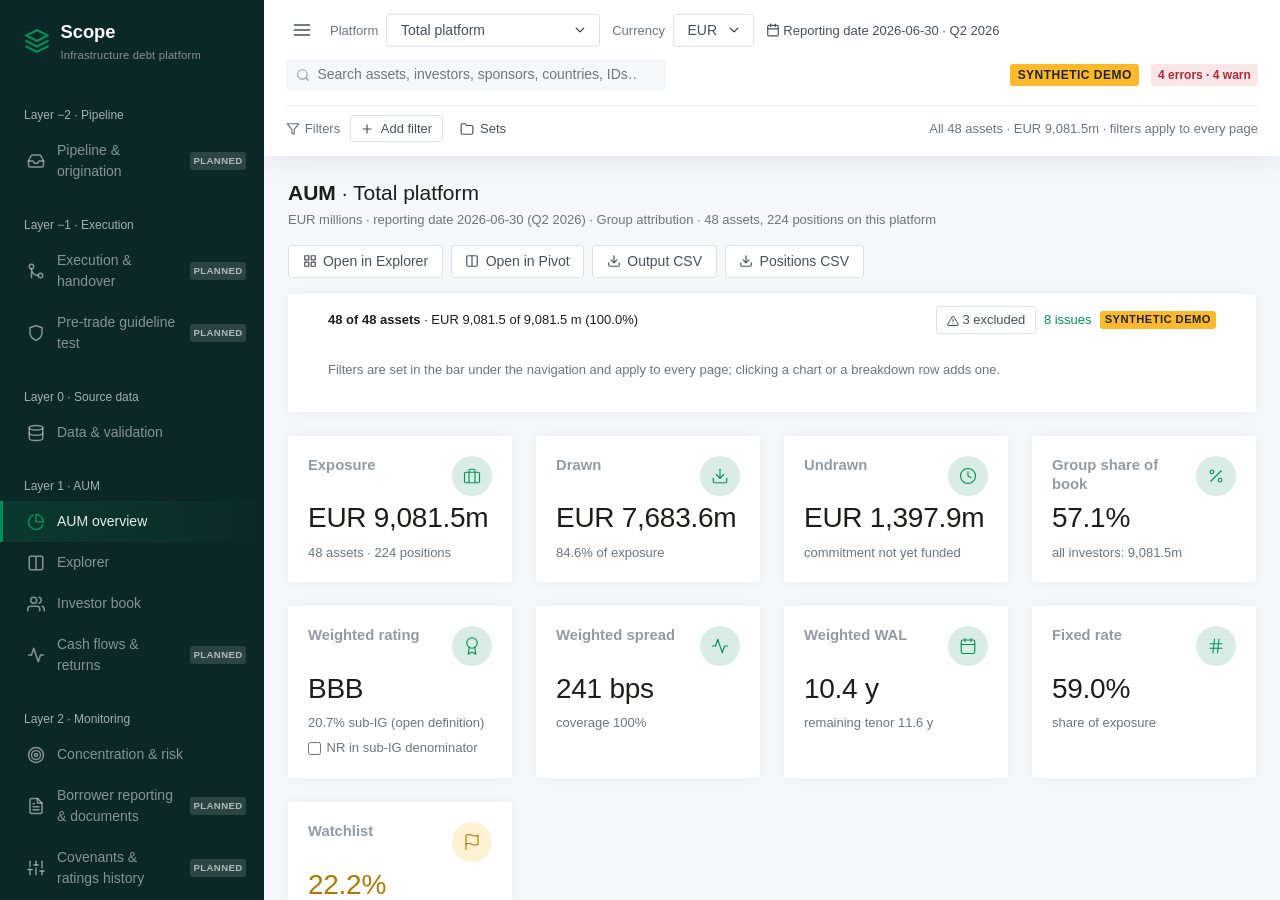
==== index.html @ d506c6d7 "Scope: infrastructure-debt portfolio platform Browser-based AUM and portfolio tool for an infrastruc" ====
<!doctype html>
<!-- Scope: infrastructure-debt portfolio platform. Open this file in a browser, or run start.bat / start.command / start.sh.
     Scripts are plain classic scripts loaded in dependency order: core → engines → demo data → pages → app shell. -->
<html lang="en">
<head>
<meta charset="utf-8">
<meta name="viewport" content="width=device-width, initial-scale=1">
<title>Scope · Infra debt platform</title>
<meta name="description" content="Scope — infrastructure-debt portfolio management platform. AUM view (Layer 1) with the six-layer navigation.">
<link rel="icon" href="data:image/svg+xml,%3Csvg xmlns='http://www.w3.org/2000/svg' viewBox='0 0 32 32'%3E%3Crect width='32' height='32' rx='4' fill='%2300915a'/%3E%3Ctext x='16' y='22' font-family='Inter,Arial' font-size='18' font-weight='700' fill='white' text-anchor='middle'%3ES%3C/text%3E%3C/svg%3E">
<link rel="stylesheet" href="css/fonts.css">
<link rel="stylesheet" href="css/scope.css">
<link rel="stylesheet" href="css/grid.css">
<link rel="stylesheet" href="css/explorer.css">
<link rel="stylesheet" href="css/concentration.css">
<link rel="stylesheet" href="css/investor.css">
<link rel="stylesheet" href="css/filters.css">
</head>
<body>
<div class="app" id="app">
  <nav class="sidebar" id="sidebar" aria-label="Navigation"><div class="sidebar-content" id="sidebar-content"></div></nav>
  <div class="main">
    <header class="navbar" id="topbar"></header>
    <main class="content" id="content"></main>
  </div>
</div>
<noscript>Scope needs JavaScript enabled.</noscript>

<!-- core (classic scripts so the app works from file://) -->
<script src="js/core/util.js"></script>
<script src="js/core/csv.js"></script>
<script src="js/core/store.js"></script>
<script src="js/core/registry.js"></script>
<script src="js/core/icons.js"></script>
<script src="js/core/charts.js"></script>
<script src="data/world-map.js"></script>
<script src="js/core/charts-extra.js"></script>
<script src="js/core/ui.js"></script>
<script src="js/core/grid.js"></script>
<!-- engines: aum (positions, assets, Output rows) → dataset (flat records + field registry) → pivot (cross-tab) -->
<script src="js/engine/aum.js"></script>
<script src="js/engine/dataset.js"></script>
<script src="js/engine/pivot.js"></script>
<script src="js/engine/lookthrough.js"></script>
<script src="js/core/filters.js"></script>
<!-- embedded synthetic demo dataset (used when CSVs cannot be fetched, e.g. file://) -->
<script src="data/demo.js"></script>
<!-- modules: one file per business function; register themselves with Scope.registerModule -->
<script src="js/modules/layer1-aum.js"></script>
<script src="js/modules/layer1-explorer.js"></script>
<script src="js/modules/layer1-asset.js"></script>
<script src="js/modules/layer1-investors.js"></script>
<script src="js/modules/layer1-investor.js"></script>
<script src="js/modules/layer0-data.js"></script>
<script src="js/modules/layer2-esg.js"></script>
<script src="js/modules/layer2-concentration.js"></script>
<script src="js/modules/planned.js"></script>
<!-- app shell -->
<script src="js/app.js"></script>
</body>
</html>
---- css/fonts.css ----
/* Corporate web font placeholder.
   The production typeface is proprietary and is not distributed in this repository. The interface falls back to
   Helvetica Neue / Arial / the system sans-serif. To use a licensed font, paste its @font-face rules here and keep
   its family name first in --font in css/scope.css. See THIRD_PARTY_NOTICES.md. */
---- css/scope.css ----
/* Scope — AdminKit-style admin UI (Bootstrap 5 conventions) with BNP Paribas Asset Management colours.
   Brand tokens taken from bnpparibas-am.com theme presets: BNP green #00915A, campaign green #008252,
   dark green #0C2728, blue-dianne #12494B, silver-tree #66B498, pale tint #D9ECE5, bnpp-black #1D1D1B.

   Base stylesheet for the whole app, loaded by index.html after css/fonts.css and before css/grid.css and
   css/explorer.css (which build on the tokens below). Covers design tokens, page layout (sidebar, navbar,
   content), controls, badges, KPI cards, sections, the Scope.ui.table, Scope.charts output, modals and
   toasts, the planned-module page, and responsive / print rules. Class names follow js/core/ui.js. */

/* ---------- design tokens ---------- */
:root {
  /* brand */
  --bnpp-green: #00915a; --bnpp-green-dark: #008252; --bnpp-green-darker: #006a45; --bnpp-dark: #0c2728; --bnpp-dianne: #12494b;
  --bnpp-silver-tree: #66b498; --bnpp-tint: #d9ece5; --bnpp-mint: #e8fcf2; --bnpp-black: #1d1d1b; --bnpp-grey: #61696e;
  /* bootstrap-style semantic */
  --primary: var(--bnpp-green); --primary-hover: var(--bnpp-green-dark); --primary-rgb: 0,145,90; --primary-tint: var(--bnpp-tint);
  --secondary: #6c757d; --success: #1cbb8c; --info: #17a2b8; --warning: #fcb92c; --danger: #dc3545; --dark: #212529; --light: #f5f7fb;
  --body-bg: #f5f7fb; --body-color: #495057; --heading-color: var(--bnpp-black); --muted: #6c757d; --muted-2: #939ba2;
  --border-color: #dee2e6; --border-light: #e9ecef; --card-bg: #ffffff; --card-shadow: 0 0 0.875rem 0 rgba(33,37,41,.05);
  --sidebar-bg: var(--bnpp-dark); --sidebar-color: rgba(233,236,239,.55); --sidebar-hover: rgba(233,236,239,.8); --sidebar-active: #e9ecef; --sidebar-header: #a3b0b3; --sidebar-width: 264px;
  --radius: 0.25rem; --radius-sm: 0.2rem;
  --font: "BNPP Sans", "Helvetica Neue", Arial, -apple-system, BlinkMacSystemFont, "Segoe UI", Roboto, sans-serif;
  /* charts: slot 1 = BNP green; validated for colour-vision separation on white */
  --series-1: #00915a; --series-2: #2c6fb0; --series-3: #d98b00; --series-4: #c8433a; --series-5: #8460b8; --series-6: #2e9fb5; --series-7: #9a9b2a; --series-8: #b0568f;
  --grid: #e9ecef; --axis: #dee2e6;
  /* provenance tints */
  --imported-bg: #e3ecf6; --imported-ink: #1f4e82; --manual-bg: #fff3d6; --manual-ink: #7a4f00; --calc-bg: #e9ecef; --calc-ink: #495057;
}

/* ---------- base elements and utility classes ---------- */
* { box-sizing: border-box; }
html, body { margin: 0; padding: 0; }
body { font-family: var(--font); font-size: 0.875rem; font-weight: 400; line-height: 1.5; color: var(--body-color); background: var(--body-bg); -webkit-font-smoothing: antialiased; }
a { color: var(--primary); text-decoration: none; } a:hover { color: var(--primary-hover); text-decoration: underline; }
h1, h2, h3, h4, h5, h6 { margin: 0 0 .5rem; font-weight: 500; line-height: 1.2; color: var(--heading-color); }
h1, .h3 { font-size: 1.3125rem; } h2 { font-size: 1.09375rem; } h3 { font-size: 0.925rem; }
p { margin: 0 0 1rem; }
code, .mono { font-family: SFMono-Regular, Menlo, Monaco, Consolas, "Liberation Mono", "Courier New", monospace; font-size: 0.8125rem; color: var(--bnpp-dianne); }
.muted, .text-muted { color: var(--muted) !important; } .ink2 { color: var(--body-color); } .small { font-size: 0.8125rem; } .num, .tabular { font-variant-numeric: tabular-nums; }
.hidden { display: none !important; }
.feather { vertical-align: -0.2em; }

/* ---------- layout (AdminKit wrapper / sidebar / main) ---------- */
.app { display: flex; width: 100%; align-items: stretch; height: 100vh; }
.sidebar { min-width: var(--sidebar-width); max-width: var(--sidebar-width); background: var(--sidebar-bg); transition: margin-left .35s ease-in-out; direction: ltr; }
.sidebar-content { position: sticky; top: 0; height: 100vh; overflow-y: auto; display: flex; flex-direction: column; background: var(--sidebar-bg); }
.sidebar-brand { color: #f8f9fa; display: flex; align-items: center; gap: .65rem; font-size: 1.15rem; font-weight: 600; padding: 1.15rem 1.5rem; }
.sidebar-brand .feather { color: var(--primary); width: 26px; height: 26px; }
.sidebar-brand small { display: block; font-size: .7rem; font-weight: 400; color: var(--sidebar-color); margin-top: 1px; letter-spacing: .02em; }
.sidebar-nav { flex-grow: 1; list-style: none; margin: 0; padding: 0; }
.sidebar-header { background: transparent; color: var(--sidebar-header); font-size: .75rem; padding: 1.5rem 1.5rem .375rem; }
.sidebar-item { position: relative; }
.sidebar-link { display: flex; align-items: center; gap: .75rem; padding: .625rem 1.1rem .625rem 1.5rem; color: var(--sidebar-color); font-weight: 400; border-left: 3px solid transparent; cursor: pointer; transition: background .1s ease-in-out; }
.sidebar-link:hover { color: var(--sidebar-hover); text-decoration: none; }
.sidebar-link .feather { width: 18px; height: 18px; flex: none; color: inherit; }
.sidebar-item.active > .sidebar-link { background: linear-gradient(90deg, rgba(var(--primary-rgb), .16), rgba(var(--primary-rgb), .1) 50%, transparent); border-left-color: var(--primary); color: var(--sidebar-active); }
.sidebar-item.active > .sidebar-link .feather { color: var(--primary); }
.sidebar-badge { margin-left: auto; font-size: .6rem; font-weight: 600; padding: .2em .4em; border-radius: var(--radius-sm); background: rgba(233,236,239,.14); color: rgba(233,236,239,.7); text-transform: uppercase; letter-spacing: .04em; }
.sidebar-item.partial .sidebar-badge { background: rgba(var(--primary-rgb), .3); color: #cfe8dc; }
.sidebar-cta { margin: 1.5rem; padding: 1rem 1.15rem; background: rgba(255,255,255,.06); border-radius: .3rem; color: var(--sidebar-color); font-size: .75rem; line-height: 1.5; }
.sidebar-cta a { color: #cfe8dc; }
.main { display: flex; flex-direction: column; flex: 1; min-width: 0; height: 100vh; background: var(--body-bg); overflow-y: auto; overflow-x: hidden; }
.navbar { display: flex; align-items: center; flex-wrap: wrap; gap: .75rem; padding: .875rem 1.375rem; background: #fff; box-shadow: 0 0 2rem 0 rgba(33,37,41,.1); position: sticky; top: 0; z-index: 20; }
.navbar .spacer { flex: 1; }
.navbar label { display: flex; align-items: center; gap: .5rem; font-size: .8125rem; color: var(--muted); margin: 0; }
.navbar .nav-text { font-size: .8125rem; color: var(--body-color); }
.hamburger { display: inline-flex; align-items: center; justify-content: center; width: 32px; height: 32px; border: 0; background: none; color: var(--body-color); cursor: pointer; border-radius: var(--radius-sm); }
.hamburger:hover { background: var(--light); }
.content { flex: 1; padding: 1.5rem 1.5rem .75rem; max-width: 100%; }
/* page header built by Scope.app.pageHead: title + subtitle on the left, actions on the right */
.page-head { display: flex; align-items: flex-end; justify-content: space-between; gap: 1rem; flex-wrap: wrap; margin-bottom: 1rem; }
.page-head h1 { margin: 0; } .page-head h1 strong { font-weight: 700; }
.page-head .sub { color: var(--muted); margin-top: .25rem; font-size: .8125rem; }
.page-actions { display: flex; gap: .5rem; flex-wrap: wrap; align-items: center; }
.crumbs { font-size: .8125rem; color: var(--muted); margin-bottom: .4rem; }

/* ---------- controls (Bootstrap look) ---------- */
.btn { display: inline-flex; align-items: center; gap: .4rem; font-family: inherit; font-size: .875rem; font-weight: 400; line-height: 1.5; padding: .3rem .85rem; border-radius: var(--radius-sm); border: 1px solid var(--border-color); background: #fff; color: var(--body-color); cursor: pointer; transition: color .15s, background-color .15s, border-color .15s, box-shadow .15s; user-select: none; }
.btn:hover { background: var(--light); border-color: #ced4da; color: var(--heading-color); }
.btn:focus-visible { outline: 0; box-shadow: 0 0 0 .2rem rgba(var(--primary-rgb), .3); }
.btn-primary { background: var(--primary); border-color: var(--primary); color: #fff; } .btn-primary:hover { background: var(--primary-hover); border-color: var(--bnpp-green-darker); color: #fff; }
.btn-ghost { border-color: transparent; background: transparent; } .btn-ghost:hover { background: var(--light); border-color: transparent; }
.btn-sm { padding: .2rem .6rem; font-size: .8125rem; }
.btn-danger { color: var(--danger); } .btn-danger:hover { background: #fbe9eb; border-color: #f1b0b7; color: #b02a37; }
.btn .feather { width: 14px; height: 14px; }
.input, select.input { font-family: inherit; font-size: .875rem; line-height: 1.5; padding: .3rem .85rem; border-radius: var(--radius-sm); border: 1px solid var(--border-color); background: #fff; color: var(--body-color); }
select.input { -webkit-appearance: none; appearance: none; padding-right: 2.2rem; background-image: url("data:image/svg+xml,%3csvg xmlns='http://www.w3.org/2000/svg' viewBox='0 0 16 16'%3e%3cpath fill='none' stroke='%23343a40' stroke-linecap='round' stroke-linejoin='round' stroke-width='2' d='m2 5 6 6 6-6'/%3e%3c/svg%3e"); background-repeat: no-repeat; background-position: right .75rem center; background-size: 14px 10px; }
.input:focus { outline: 0; border-color: var(--bnpp-silver-tree); box-shadow: 0 0 0 .2rem rgba(var(--primary-rgb), .25); }
textarea.input { min-height: 72px; width: 100%; resize: vertical; }
/* chips: toggle pills (UI.chip) and filter chips */
.chip { font-family: inherit; font-size: .8125rem; padding: .2rem .6rem; border-radius: var(--radius-sm); border: 1px solid var(--border-color); background: #fff; color: var(--body-color); cursor: pointer; }
.chip:hover { background: var(--light); }
.chip.active { background: var(--primary); color: #fff; border-color: var(--primary); }
.chips { display: flex; gap: .35rem; flex-wrap: wrap; align-items: center; }
.field { display: flex; flex-direction: column; gap: .3rem; margin-bottom: .9rem; } .field label { font-size: .8125rem; font-weight: 500; color: var(--heading-color); }

/* ---------- badges ---------- */
.badge { display: inline-block; font-size: 80%; font-weight: 600; line-height: 1; padding: .3em .45em; border-radius: var(--radius-sm); white-space: nowrap; vertical-align: baseline; text-align: center; background: var(--secondary); color: #fff; }
/* provenance badges (UI.prov): Imported / Manual / Calculated */
.badge-imported { background: var(--imported-bg); color: var(--imported-ink); }
.badge-manual { background: var(--manual-bg); color: var(--manual-ink); }
.badge-calc { background: var(--calc-bg); color: var(--calc-ink); }
/* severity, status and dataset badges */
.badge-error { background: rgba(220,53,69,.12); color: #b02a37; } .badge-warn { background: rgba(252,185,44,.2); color: #7a4f00; } .badge-info { background: rgba(23,162,184,.12); color: #0c6b7a; }
.badge-ok { background: rgba(28,187,140,.14); color: #0f7a5b; } .badge-muted { background: var(--calc-bg); color: var(--muted); }
.badge-synthetic { background: var(--warning); color: #212529; letter-spacing: .04em; }
.badge-primary { background: var(--primary); color: #fff; }
.navbar .badge { font-size: .75rem; padding: .4em .6em; } .navbar a.badge:hover { text-decoration: none; filter: brightness(.96); }

/* ---------- stat (KPI) cards ---------- */
.kpis { display: grid; grid-template-columns: repeat(auto-fit, minmax(200px, 1fr)); gap: 24px; margin-bottom: 24px; }
.kpi { background: var(--card-bg); border-radius: var(--radius); box-shadow: var(--card-shadow); padding: 1.25rem; position: relative; min-width: 0; }
.kpi-head { display: flex; align-items: flex-start; justify-content: space-between; gap: .5rem; }
.kpi-label { color: var(--muted-2); font-size: .925rem; font-weight: 600; line-height: 1.3; }
.stat { display: flex; align-items: center; justify-content: center; width: 40px; height: 40px; border-radius: 50%; background: var(--primary-tint); color: var(--primary); flex: none; }
.stat .feather { width: 18px; height: 18px; stroke-width: 1.5; }
/* tone: 'warn' recolours the icon circle and value */
.kpi-warn .stat { background: rgba(252,185,44,.2); color: #b07a00; }
.kpi-value { font-size: 1.75rem; font-weight: 500; color: var(--heading-color); margin-top: .35rem; line-height: 1.2; letter-spacing: -.01em; }
.kpi-sub { font-size: .8125rem; color: var(--muted); margin-top: .5rem; }
.kpi-warn .kpi-value { color: #b07a00; }

/* ---------- cards / sections ---------- */
.section { background: var(--card-bg); border-radius: var(--radius); box-shadow: var(--card-shadow); margin-bottom: 24px; min-width: 0; display: flex; flex-direction: column; }
.section-head { display: flex; align-items: flex-start; justify-content: space-between; gap: 1rem; padding: 1rem 1.25rem .75rem; }
.section-head h2 { color: var(--muted-2); font-size: .925rem; font-weight: 600; margin: 0; }
.section-sub { font-size: .8125rem; color: var(--muted); margin: .15rem 0 0; }
.section-actions { display: flex; gap: .4rem; flex-wrap: wrap; align-items: center; }
.section > :not(.section-head) { padding: 0 1.25rem 1.25rem; }
/* responsive card grids: columns appear as width allows (auto-fit) */
.grid-2 { display: grid; grid-template-columns: repeat(auto-fit, minmax(360px, 1fr)); gap: 24px; }
.grid-3 { display: grid; grid-template-columns: repeat(auto-fit, minmax(300px, 1fr)); gap: 24px; }
.grid-2 > .section, .grid-3 > .section { margin-bottom: 0; }
.section .grid-2, .section .grid-3 { gap: 16px; }
.charts { display: grid; grid-template-columns: repeat(auto-fit, minmax(340px, 1fr)); gap: 24px; margin-bottom: 24px; }
.charts > .section { margin-bottom: 0; }
/* notices (warning by default; .error / .info variants), empty states, definition lists and the asset calculation trace */
.notice { background: #fff; border-left: 4px solid var(--warning); border-radius: var(--radius); box-shadow: var(--card-shadow); padding: .75rem 1.25rem; margin-bottom: 1rem; font-size: .875rem; }
.notice.error { border-left-color: var(--danger); } .notice.info { border-left-color: var(--info); }
.empty { color: var(--muted); padding: 1.5rem; text-align: center; }
.dl { display: grid; grid-template-columns: max-content 1fr; gap: .45rem 1rem; margin: 0; font-size: .875rem; }
.dl dt { color: var(--muted); font-weight: 400; } .dl dd { margin: 0; display: flex; align-items: center; gap: .4rem; flex-wrap: wrap; min-width: 0; color: var(--heading-color); }
.trace { list-style: none; padding: 0; margin: 0; font-size: .875rem; } .trace li { padding: .6rem 0; border-top: 1px solid var(--border-light); display: grid; grid-template-columns: 28px 1fr; gap: .6rem; }
.trace li:first-child { border-top: 0; } .trace .step { width: 24px; height: 24px; border-radius: 50%; background: var(--primary-tint); color: var(--primary); font-size: .75rem; font-weight: 600; display: grid; place-items: center; }
/* tab bar (Data and Explorer pages) and the CSV drop zone */
.tabs { display: flex; gap: 0; border-bottom: 1px solid var(--border-color); margin-bottom: 1.25rem; flex-wrap: wrap; }
.tab { font-family: inherit; font-size: .875rem; padding: .5rem 1rem; border: 1px solid transparent; border-bottom: 0; background: none; color: var(--body-color); cursor: pointer; margin-bottom: -1px; border-radius: var(--radius-sm) var(--radius-sm) 0 0; }
.tab:hover { color: var(--primary); text-decoration: none; }
.tab.active { color: var(--heading-color); background: #fff; border-color: var(--border-color); border-bottom: 1px solid #fff; font-weight: 500; }
.dropzone { border: 2px dashed var(--border-color); border-radius: var(--radius); padding: 1.5rem; text-align: center; color: var(--body-color); background: var(--light); }
.dropzone.over { border-color: var(--primary); background: var(--bnpp-mint); }
.file-list { list-style: none; padding: 0; margin: .6rem 0 0; font-size: .8125rem; } .file-list li { padding: .2rem 0; }

/* ---------- tables (Bootstrap .table) ---------- */
/* UI.table: toolbar, scroll box with sticky header and footer, sort indicator, clickable rows */
.tbl-wrap { min-width: 0; }
.tbl-toolbar { display: flex; align-items: center; gap: .75rem; margin-bottom: .6rem; flex-wrap: wrap; }
.tbl-filter { min-width: 220px; } .tbl-count { font-size: .8125rem; color: var(--muted); }
.tbl-scroll { overflow: auto; max-height: 70vh; }
.tbl { border-collapse: separate; border-spacing: 0; width: 100%; font-size: .875rem; color: var(--body-color); }
.tbl th, .tbl td { padding: .55rem .75rem; border-bottom: 1px solid var(--border-color); text-align: left; white-space: nowrap; vertical-align: middle; }
.tbl th { position: sticky; top: 0; background: #fff; color: var(--heading-color); font-weight: 600; cursor: pointer; user-select: none; z-index: 2; border-bottom: 2px solid var(--border-color); }
.tbl th:hover { color: var(--primary); }
.tbl th.num, .tbl td.num { text-align: right; font-variant-numeric: tabular-nums; }
.tbl th.sorted .sort-ind::after { content: ' \25BE'; color: var(--primary); } .tbl th.sorted.asc .sort-ind::after { content: ' \25B4'; }
.tbl tbody tr.clickable { cursor: pointer; } .tbl tbody tr:hover td { background: rgba(0,0,0,.038); }
.tbl tfoot td { font-weight: 600; background: var(--light); position: sticky; bottom: 0; border-top: 2px solid var(--border-color); color: var(--heading-color); }
.tbl td.strong { font-weight: 500; color: var(--heading-color); } .tbl td.dim { color: var(--muted); } .tbl td.wrap { white-space: normal; min-width: 240px; }
.compact .tbl th, .compact .tbl td { padding: .35rem .6rem; font-size: .8125rem; }
.show-all { margin: .5rem 0; }
.tbl .cell-flag { color: var(--danger); }

/* ---------- charts ---------- */
/* SVG chart text, gridlines and hover dimming; colours come from the --series-* and --grid / --axis tokens */
.chart { display: block; max-width: 100%; font-family: var(--font); }
.chart .bar, .chart .seg, .chart .slice { transition: opacity .12s; } .chart g:hover .bar, .chart .slice:hover, .chart .seg:hover { opacity: .85; }
.chart-label { font-size: 12px; fill: var(--body-color); } .chart-value { font-size: 11.5px; fill: var(--muted); font-variant-numeric: tabular-nums; }
.chart-tick { font-size: 11px; fill: var(--muted); } .chart-grid { stroke: var(--grid); stroke-width: 1; } .chart-axis { stroke: var(--axis); stroke-width: 1; }
.chart-empty { color: var(--muted); padding: 1.25rem; text-align: center; }
/* donut + legend layout; inline legend for stacked bars */
.donut-wrap { display: flex; align-items: center; gap: 1.25rem; flex-wrap: wrap; }
.donut-centre-value { font-size: 17px; font-weight: 600; fill: var(--heading-color); } .donut-centre-label { font-size: 10.5px; fill: var(--muted); }
.chart-donut .slice { stroke: #fff; stroke-width: 2; }
.legend { display: flex; flex-direction: column; gap: .35rem; font-size: .8125rem; min-width: 0; }
.legend-inline { flex-direction: row; flex-wrap: wrap; gap: .8rem; margin-bottom: .4rem; }
.legend-row { display: grid; grid-template-columns: 12px 1fr auto auto; align-items: center; gap: .5rem; }
.legend-inline .legend-row { display: inline-flex; gap: .4rem; }
.swatch { width: 12px; height: 12px; border-radius: 2px; display: inline-block; } .legend-label { color: var(--body-color); } .legend-value, .legend-share { color: var(--heading-color); font-variant-numeric: tabular-nums; } .legend-share { color: var(--muted); }
.chart-stacked .seg { stroke: #fff; stroke-width: 1; }
/* shared chart tooltip (Scope.charts.showTip); fixed so it follows the pointer in viewport coordinates */
.scope-tooltip { position: fixed; z-index: 1000; display: none; pointer-events: none; background: var(--dark); color: #fff; padding: .4rem .6rem; border-radius: var(--radius); font-size: .8125rem; line-height: 1.4; max-width: 280px; }
.scope-tooltip .muted { color: #adb5bd !important; }

/* ---------- modal & toast ---------- */
.modal-overlay { position: fixed; inset: 0; background: rgba(0,0,0,.5); z-index: 100; display: grid; place-items: center; padding: 1rem; }
.modal { background: #fff; border-radius: .3rem; width: min(560px, 100%); max-height: 90vh; overflow: auto; box-shadow: 0 .5rem 1rem rgba(0,0,0,.15); }
.modal-wide { width: min(900px, 100%); }
.modal-head { display: flex; align-items: center; justify-content: space-between; padding: 1rem 1.25rem; border-bottom: 1px solid var(--border-color); } .modal-head h3 { margin: 0; font-size: 1.09375rem; color: var(--heading-color); }
.modal-body { padding: 1.25rem; } .modal-actions { display: flex; justify-content: flex-end; gap: .5rem; padding: .75rem 1.25rem; border-top: 1px solid var(--border-color); }
.toasts { position: fixed; bottom: 1rem; right: 1rem; z-index: 200; display: flex; flex-direction: column; gap: .5rem; }
.toast { background: #fff; color: var(--heading-color); padding: .6rem .9rem; border-radius: var(--radius); font-size: .8125rem; box-shadow: 0 .5rem 1rem rgba(0,0,0,.15); border-left: 4px solid var(--primary); transition: opacity .3s; } .toast.warn { border-left-color: var(--warning); } .toast.out { opacity: 0; }

/* ---------- planned module page ---------- */
.planned-hero { display: flex; gap: 1rem; align-items: flex-start; } .planned-hero .icon { color: var(--primary); }
.planned-hero p { margin: 0; color: var(--heading-color); }
.checklist { list-style: none; padding: 0; margin: 0; } .checklist li { padding: .35rem 0 .35rem 1.5rem; position: relative; font-size: .875rem; }
.checklist li::before { content: ''; position: absolute; left: 4px; top: .8rem; width: 8px; height: 8px; border-radius: 50%; border: 1.5px solid var(--muted-2); }
.checklist li.done::before { background: var(--primary); border-color: var(--primary); }

/* ---------- responsive ---------- */
/* below Bootstrap's lg breakpoint the sidebar becomes an off-canvas drawer (toggled by .open) and spacing tightens */
@media (max-width: 991px) {
  .sidebar { position: fixed; z-index: 50; left: 0; top: 0; bottom: 0; margin-left: calc(-1 * var(--sidebar-width)); transition: margin-left .35s ease-in-out; box-shadow: 0 0 2rem rgba(0,0,0,.3); }
  .sidebar.open { margin-left: 0; }
  .content { padding: 1rem 1rem .75rem; }
  .navbar { padding: .6rem 1rem; position: static; } /* on phones the tall header scrolls away with the page */
  .kpi-value { font-size: 1.4rem; }
  .kpis, .charts, .grid-2, .grid-3 { gap: 16px; } .section, .kpis, .charts { margin-bottom: 16px; }
}
/* print: hide navigation and controls, flatten cards and avoid splitting them across pages */
@media print { .sidebar, .navbar, .tbl-toolbar, .page-actions { display: none !important; } .section, .kpi { box-shadow: none; border: 1px solid var(--border-color); break-inside: avoid; } }
---- css/grid.css ----
/* Scope — data grid (Scope.ui.grid). AdminKit/Bootstrap look shared with css/scope.css: white cards, #495057 text,
   0.2–0.25rem radii, BNP green accents. All classes are prefixed .grid- . Row heights: 28px normal, 24px compact.
   Loaded by index.html after css/scope.css; every token has a literal fallback so the grid also renders on test
   pages that load only part of the stylesheet. The virtual-scrolling maths in js/core/grid.js assumes fixed row
   heights, so body rows must not wrap (white-space: nowrap + ellipsis below). */

/* ---------- grid root: local tokens (density switches --grid-row-h) ---------- */
.grid { --grid-row-h: 28px; --grid-head-h: 34px; --grid-bg: #fff; --grid-head-bg: #fff; --grid-foot-bg: var(--light, #f5f7fb); --grid-line: var(--border-color, #dee2e6); --grid-line-light: var(--border-light, #e9ecef);
  display: flex; flex-direction: column; min-width: 0; font-family: var(--font); font-size: .8125rem; color: var(--body-color, #495057); }
.grid-compact { --grid-row-h: 24px; }

/* ---------- toolbar / chips / status ---------- */
.grid-toolbar { display: flex; align-items: center; gap: .4rem; flex-wrap: wrap; margin-bottom: .5rem; }
.grid-spacer-flex { flex: 1; }
.grid-search-wrap { position: relative; display: inline-flex; align-items: center; }
.grid-search-wrap .grid-search-icon { position: absolute; left: .6rem; color: var(--muted, #6c757d); pointer-events: none; }
.grid-search { min-width: 240px; padding-left: 1.9rem; font-size: .8125rem; padding-top: .25rem; padding-bottom: .25rem; }
.grid-toolbar .btn-sm .feather { width: 13px; height: 13px; }
.grid-chips { display: flex; align-items: center; gap: .35rem; flex-wrap: wrap; margin-bottom: .5rem; }
.grid-chip { display: inline-flex; align-items: center; gap: .35rem; max-width: 360px; font-size: .78rem; padding: .15rem .3rem .15rem .55rem; border: 1px solid var(--grid-line); border-radius: var(--radius-sm, .2rem); background: var(--bnpp-mint, #e8fcf2); color: var(--heading-color, #1d1d1b); }
.grid-chip-label { overflow: hidden; text-overflow: ellipsis; white-space: nowrap; }
.grid-chip .badge { font-size: .65rem; }
.grid-chip-x { display: inline-flex; align-items: center; justify-content: center; width: 18px; height: 18px; border: 0; background: transparent; color: var(--muted, #6c757d); cursor: pointer; border-radius: var(--radius-sm, .2rem); padding: 0; }
.grid-chip-x:hover { background: rgba(0,0,0,.06); color: var(--danger, #dc3545); }
.grid-chip-clear { font-size: .78rem; }
.grid-status { display: flex; align-items: center; gap: 1rem; margin-top: .45rem; font-size: .78rem; color: var(--muted, #6c757d); font-variant-numeric: tabular-nums; }
.grid-count { color: var(--body-color, #495057); }

/* ---------- scroll container (single scroller, sticky header/footer) ----------
   One element scrolls both axes so header, filter row, footer and frozen columns can all use position: sticky.
   contain: strict isolates layout / paint of the (possibly very tall) table from the rest of the page; it is why
   the scroller needs an explicit height (set inline from the grid's height option). table-layout: fixed makes the
   <colgroup> widths authoritative. */
.grid-scroll { position: relative; overflow: auto; contain: strict; background: var(--grid-bg); border: 1px solid var(--grid-line); border-radius: var(--radius-sm, .2rem); outline: 0; }
.grid-scroll:focus-visible { box-shadow: 0 0 0 .2rem rgba(var(--primary-rgb, 0,145,90), .25); }
.grid-table { border-collapse: separate; border-spacing: 0; table-layout: fixed; min-width: 100%; font-size: .8125rem; color: var(--body-color, #495057); }
.grid-table th, .grid-table td { box-sizing: border-box; white-space: nowrap; overflow: hidden; text-overflow: ellipsis; vertical-align: middle; border-bottom: 1px solid var(--grid-line-light); border-right: 1px solid transparent; padding: 0 .5rem; text-align: left; font-variant-numeric: tabular-nums; }
.grid-table .grid-num { text-align: right; }
.grid-table .grid-center { text-align: center; }

/* header: sticky label row with sort indicator (CSS triangle + level number), funnel when filtered, resize handle */
.grid-th { position: sticky; top: 0; z-index: 3; height: var(--grid-head-h); background: var(--grid-head-bg); color: var(--heading-color, #1d1d1b); font-weight: 600; font-size: .8125rem; border-bottom: 2px solid var(--grid-line) !important; cursor: pointer; user-select: none; }
.grid-th:hover { color: var(--primary, #00915a); }
.grid-th-inner { display: flex; align-items: center; gap: .3rem; min-width: 0; height: 100%; }
.grid-num .grid-th-inner { flex-direction: row-reverse; }
.grid-th-label { overflow: hidden; text-overflow: ellipsis; white-space: nowrap; min-width: 0; }
.grid-th-unit { display: block; font-weight: 400; font-size: .68rem; color: var(--muted, #6c757d); line-height: 1; margin-top: 1px; }
.grid-th.grid-num .grid-th-unit { text-align: right; }
.grid-sort { flex: none; display: none; align-items: center; gap: 1px; font-size: .68rem; font-weight: 600; color: var(--primary, #00915a); line-height: 1; }
.grid-sort::after { content: ''; display: inline-block; width: 0; height: 0; border-left: 4px solid transparent; border-right: 4px solid transparent; }
.grid-sorted .grid-sort { display: inline-flex; }
.grid-asc .grid-sort::after { border-bottom: 5px solid currentColor; }
.grid-desc .grid-sort::after { border-top: 5px solid currentColor; }
.grid-funnel { flex: none; display: none; color: var(--primary, #00915a); line-height: 0; }
.grid-funnel .feather { fill: currentColor; }
.grid-filtered .grid-funnel { display: inline-block; }
.grid-resizer { position: absolute; top: 0; right: -3px; width: 7px; height: 100%; cursor: col-resize; z-index: 4; }
.grid-resizer:hover, .grid-resizing .grid-resizer { background: linear-gradient(to right, transparent 2px, var(--primary, #00915a) 2px, var(--primary, #00915a) 4px, transparent 4px); }
.grid-th { position: sticky; }
.grid-th, .grid-filter-cell, .grid-foot-cell { position: sticky; }

/* filter row: sticks directly under the header; --grid-head-h is measured by grid.js and set on the root */
.grid-filter-cell { top: var(--grid-head-h); z-index: 3; background: var(--grid-head-bg); padding: 3px 4px; height: 30px; border-bottom: 1px solid var(--grid-line) !important; }
.grid-filter { display: flex; align-items: stretch; height: 24px; border: 1px solid var(--grid-line); border-radius: var(--radius-sm, .2rem); background: #fff; overflow: hidden; }
.grid-filter:focus-within { border-color: var(--bnpp-silver-tree, #66b498); box-shadow: 0 0 0 .15rem rgba(var(--primary-rgb, 0,145,90), .2); }
.grid-filter-input { flex: 1; min-width: 0; border: 0; padding: 0 .4rem; font-family: inherit; font-size: .76rem; color: var(--body-color, #495057); background: transparent; outline: 0; }
.grid-filter-input::placeholder { color: #b0b6bb; }
.grid-filter-input.invalid { color: var(--danger, #dc3545); }
.grid-filter-btn { flex: none; width: 20px; border: 0; border-left: 1px solid var(--grid-line-light); background: #fff; color: var(--muted, #6c757d); cursor: pointer; padding: 0; display: inline-flex; align-items: center; justify-content: center; }
.grid-filter-btn:hover { background: var(--light, #f5f7fb); color: var(--primary, #00915a); }
.grid-filtered .grid-filter { border-color: var(--primary, #00915a); }
.grid-has-values .grid-filter-btn { color: var(--primary, #00915a); }

/* body rows (fixed height), cellClass tones, links; spacer rows stand in for the off-screen rows of the virtual window */
.grid-row td { height: var(--grid-row-h); line-height: calc(var(--grid-row-h) - 1px); background: var(--grid-bg); }
.grid-row:hover td { background: rgba(0,0,0,.035); }
.grid-row.grid-active td { background: var(--bnpp-mint, #e8fcf2); box-shadow: inset 0 0 0 1px rgba(var(--primary-rgb, 0,145,90), .35); }
.grid-clickable { cursor: default; }
.grid-cell.strong { font-weight: 500; color: var(--heading-color, #1d1d1b); }
.grid-cell.dim { color: var(--muted, #6c757d); }
.grid-cell.warn { color: #7a4f00; }
.grid-cell.danger { color: #b02a37; }
.grid-cell.ok { color: #0f7a5b; }
.grid-link { color: var(--primary, #00915a); }
.grid-spacer td { padding: 0 !important; border: 0 !important; height: 0; line-height: 0; }
.grid-spacer-td { display: table-cell; }
.grid-empty { position: sticky; left: 0; display: flex; align-items: center; justify-content: center; gap: .75rem; padding: 2rem 1rem; color: var(--muted, #6c757d); font-size: .875rem; }

/* frozen columns: sticky left offsets are set inline by grid.js. Stacking order: frozen header / filter cells (5) above
   the footer's frozen cells (4) above sticky header / footer cells (3) above frozen body cells (2). Frozen body cells
   need an opaque background so scrolled content does not show through; the last one casts a shadow. */
.grid-frozen { position: sticky; left: 0; z-index: 2; }
.grid-row .grid-frozen { background: var(--grid-bg); }
.grid-th.grid-frozen, .grid-filter-cell.grid-frozen { z-index: 5; }
.grid-foot-cell.grid-frozen { z-index: 4; }
.grid-frozen-last { border-right: 1px solid var(--grid-line) !important; box-shadow: 4px 0 6px -4px rgba(33,37,41,.18); }
.grid-row.grid-active .grid-frozen { background: var(--bnpp-mint, #e8fcf2); }
.grid-row:hover .grid-frozen { background: #f6f6f6; }

/* footer totals: sticky at the bottom; the aggregate menu button appears on hover */
.grid-foot-cell { bottom: 0; z-index: 3; height: var(--grid-row-h); line-height: calc(var(--grid-row-h) - 1px); background: var(--grid-foot-bg); font-weight: 600; color: var(--heading-color, #1d1d1b); border-top: 2px solid var(--grid-line); border-bottom: 0 !important; }
.grid-foot-cell { padding-right: .35rem; }
.grid-foot-val { display: inline-block; max-width: calc(100% - 20px); overflow: hidden; text-overflow: ellipsis; vertical-align: middle; }
.grid-foot-btn { float: right; margin-top: calc((var(--grid-row-h) - 18px) / 2); width: 16px; height: 18px; border: 0; background: transparent; color: var(--muted-2, #939ba2); cursor: pointer; padding: 0; display: inline-flex; align-items: center; justify-content: center; opacity: 0; border-radius: var(--radius-sm, .2rem); }
.grid-foot-cell:hover .grid-foot-btn, .grid-foot-btn:focus-visible { opacity: 1; }
.grid-foot-btn:hover { color: var(--primary, #00915a); background: rgba(0,0,0,.05); }
.grid-num .grid-foot-btn { float: left; margin-right: .2rem; }

/* ---------- popovers (value picker, column chooser, menus) ---------- */
.grid-popover { position: fixed; z-index: 300; background: #fff; border: 1px solid var(--grid-line); border-radius: var(--radius, .25rem); box-shadow: 0 .5rem 1rem rgba(0,0,0,.15); font-family: var(--font); font-size: .8125rem; color: var(--body-color, #495057); min-width: 180px; max-width: min(420px, calc(100vw - 16px)); }
.grid-popover-picker { width: 300px; }
.grid-popover-chooser { width: 380px; }
.grid-pop-head { display: flex; align-items: baseline; justify-content: space-between; gap: .5rem; padding: .6rem .75rem .3rem; }
.grid-pop-head strong { color: var(--heading-color, #1d1d1b); font-weight: 600; }
.grid-pop-search { display: block; width: calc(100% - 1.5rem); margin: .25rem .75rem .5rem; font-size: .8125rem; padding: .25rem .6rem; }
.grid-pick-actions { display: flex; gap: .3rem; padding: 0 .75rem .5rem; }
/* value picker list: virtualised, so items are absolutely positioned at fixed 26px steps inside .grid-pick-inner */
.grid-pick-list { position: relative; overflow: auto; border-top: 1px solid var(--grid-line-light); border-bottom: 1px solid var(--grid-line-light); }
.grid-pick-inner { position: relative; }
.grid-pick { position: absolute; left: 0; right: 0; height: 26px; display: flex; align-items: center; gap: .5rem; padding: 0 .75rem; cursor: pointer; font-size: .8125rem; white-space: nowrap; }
.grid-pick:hover { background: var(--light, #f5f7fb); }
.grid-pick input { margin: 0; accent-color: var(--primary, #00915a); flex: none; }
.grid-pick-label { flex: 1; min-width: 0; overflow: hidden; text-overflow: ellipsis; }
.grid-pick-count { color: var(--muted, #6c757d); font-variant-numeric: tabular-nums; font-size: .75rem; }
.grid-pick.zero .grid-pick-label, .grid-pick.zero .grid-pick-count { color: var(--muted-2, #939ba2); }
.grid-pick-none { padding: .75rem; text-align: center; }
.grid-pick-foot { display: flex; align-items: center; justify-content: space-between; gap: .5rem; padding: .5rem .75rem; }
/* column chooser rows: checkbox + label, frozen / filter badges, move / only / freeze mini buttons */
.grid-chooser-list { max-height: 360px; overflow: auto; border-top: 1px solid var(--grid-line-light); border-bottom: 1px solid var(--grid-line-light); padding: .25rem 0; }
.grid-chooser-group { padding: .45rem .75rem .2rem; font-size: .7rem; font-weight: 600; text-transform: uppercase; letter-spacing: .04em; color: var(--muted-2, #939ba2); }
.grid-chooser-row { display: flex; align-items: center; justify-content: space-between; gap: .5rem; padding: .15rem .75rem; }
.grid-chooser-row:hover { background: var(--light, #f5f7fb); }
.grid-chooser-row.off .grid-chooser-label > span:first-of-type { color: var(--muted, #6c757d); }
.grid-chooser-label { display: flex; align-items: center; gap: .5rem; min-width: 0; cursor: pointer; flex: 1; }
.grid-chooser-label input { margin: 0; accent-color: var(--primary, #00915a); }
.grid-chooser-label > span:first-of-type { overflow: hidden; text-overflow: ellipsis; white-space: nowrap; }
.grid-chooser-label .badge { font-size: .62rem; }
.grid-chooser-actions { display: inline-flex; gap: 2px; flex: none; opacity: .55; }
.grid-chooser-row:hover .grid-chooser-actions { opacity: 1; }
.grid-mini { display: inline-flex; align-items: center; justify-content: center; min-width: 22px; height: 22px; padding: 0 .3rem; border: 1px solid var(--grid-line); border-radius: var(--radius-sm, .2rem); background: #fff; color: var(--body-color, #495057); cursor: pointer; font-family: inherit; font-size: .7rem; }
.grid-mini:hover:not(:disabled) { background: var(--light, #f5f7fb); color: var(--primary, #00915a); border-color: #ced4da; }
.grid-mini:disabled { opacity: .4; cursor: default; }
.grid-caret { display: inline-block; width: 0; height: 0; border-left: 4px solid transparent; border-right: 4px solid transparent; }
.grid-caret-up { border-bottom: 5px solid currentColor; } .grid-caret-down { border-top: 5px solid currentColor; }
/* header and footer menus */
.grid-menu { display: flex; flex-direction: column; padding: .3rem 0; min-width: 200px; }
.grid-menu-item { display: flex; align-items: center; gap: .5rem; width: 100%; text-align: left; padding: .35rem .85rem; border: 0; background: transparent; color: var(--body-color, #495057); font-family: inherit; font-size: .8125rem; cursor: pointer; }
.grid-menu-item:hover:not(.disabled) { background: var(--light, #f5f7fb); color: var(--heading-color, #1d1d1b); }
.grid-menu-item.active { color: var(--primary, #00915a); font-weight: 500; }
.grid-menu-item.disabled { color: var(--muted-2, #939ba2); cursor: default; }
.grid-menu-icon { display: inline-block; width: 13px; }
.grid-menu-item .feather { width: 13px; height: 13px; color: var(--muted, #6c757d); }
.grid-menu-sep { height: 1px; background: var(--grid-line-light); margin: .3rem 0; }

/* ---------- responsive / print ---------- */
@media (max-width: 767px) { .grid-search { min-width: 160px; } .grid-popover-chooser { width: calc(100vw - 16px); } }
@media print { .grid-toolbar, .grid-chips, .grid-filters, .grid-foot-btn, .grid-resizer { display: none !important; } .grid-scroll { height: auto !important; overflow: visible; contain: none; border: 0; } }
---- css/explorer.css ----
/* Scope — Explorer page (js/modules/layer1-explorer.js): pivot builder, field list, zones, cross-tab and popovers.
   AdminKit/Bootstrap look shared with css/scope.css and css/grid.css: white cards, #495057 text, 0.2–0.25rem radii,
   BNP green accents, no pills. All classes are prefixed .xp- .
   Loaded last by index.html, after css/grid.css (the Explorer's Positions / Assets tabs are styled there). */

/* ---------- tab bar and page body ---------- */
.xp-tabs { margin-bottom: 1rem; }
.xp-body { min-width: 0; }

/* ---------- layout: field panel + main ---------- */
.xp-layout { display: grid; grid-template-columns: 260px minmax(0, 1fr); gap: 16px; align-items: start; }
.xp-layout.xp-panel-closed { grid-template-columns: minmax(0, 1fr); }
.xp-layout.xp-panel-closed .xp-fields { display: none; }
.xp-main { min-width: 0; }
@media (max-width: 1100px) {
  .xp-layout { grid-template-columns: minmax(0, 1fr); }
  .xp-fields { position: static; max-height: 300px; }
}

/* ---------- field list ----------
   Sticky beside the builder on wide screens; draggable rows with a type glyph and a "+" button shown on hover / focus. */
.xp-fields { position: sticky; top: 1rem; display: flex; flex-direction: column; max-height: calc(100vh - 2rem); min-height: 240px; background: var(--card-bg); border-radius: var(--radius); box-shadow: var(--card-shadow); padding: .75rem .75rem .5rem; font-size: .8125rem; }
.xp-fields-head { display: flex; align-items: center; gap: .5rem; margin-bottom: .5rem; }
.xp-fields-head strong { color: var(--muted-2); font-size: .925rem; font-weight: 600; flex: 1; }
.xp-fields-head .btn { padding: .1rem .3rem; }
.xp-field-search { width: 100%; padding: .25rem .6rem; font-size: .8125rem; margin-bottom: .4rem; }
.xp-field-list { overflow: auto; flex: 1; min-height: 0; margin: 0 -.25rem; padding: 0 .25rem; }
.xp-field-group { font-size: .68rem; font-weight: 600; letter-spacing: .06em; text-transform: uppercase; color: var(--muted-2); padding: .55rem .35rem .2rem; }
.xp-field-group:first-child { padding-top: .1rem; }
.xp-field { display: flex; align-items: center; gap: .4rem; padding: .2rem .35rem; border-radius: var(--radius-sm); cursor: grab; user-select: none; }
.xp-field:hover, .xp-field:focus-visible { background: var(--light); outline: 0; }
.xp-field:focus-visible { box-shadow: 0 0 0 .15rem rgba(var(--primary-rgb), .3); }
.xp-field:active { cursor: grabbing; }
.xp-field-label { flex: 1; min-width: 0; overflow: hidden; text-overflow: ellipsis; white-space: nowrap; }
.xp-field.in-use .xp-field-label { color: var(--primary); font-weight: 500; }
.xp-field-add { display: inline-flex; align-items: center; justify-content: center; width: 18px; height: 18px; padding: 0; border: 1px solid var(--border-color); border-radius: var(--radius-sm); background: #fff; color: var(--muted); cursor: pointer; visibility: hidden; }
.xp-field:hover .xp-field-add, .xp-field:focus-within .xp-field-add { visibility: visible; }
.xp-field-add:hover { color: var(--primary); border-color: var(--bnpp-silver-tree); }
.xp-glyph { display: inline-flex; align-items: center; color: var(--muted-2); flex: none; }
.xp-glyph .feather { width: 12px; height: 12px; }

/* ---------- zones ----------
   Four drop targets (Filters, Columns, Rows, Values) in a 2 × 2 grid; .over highlights the zone under a drag. */
.xp-zones { display: grid; grid-template-columns: repeat(2, minmax(0, 1fr)); gap: .6rem; background: var(--card-bg); border-radius: var(--radius); box-shadow: var(--card-shadow); padding: .75rem; margin-bottom: 1rem; }
@media (max-width: 700px) { .xp-zones { grid-template-columns: minmax(0, 1fr); } }
.xp-zone { border: 1px dashed var(--border-color); border-radius: var(--radius-sm); padding: .35rem .5rem .45rem; min-height: 54px; background: #fff; transition: border-color .15s, background-color .15s; }
.xp-zone.over { border-color: var(--primary); background: var(--bnpp-mint); }
.xp-zone-title { font-size: .72rem; font-weight: 600; text-transform: uppercase; letter-spacing: .05em; color: var(--muted-2); margin-bottom: .3rem; }
.xp-zone-title .muted { font-weight: 400; text-transform: none; letter-spacing: 0; }
.xp-zone-body { display: flex; flex-wrap: wrap; gap: .3rem; align-items: center; min-height: 26px; }
.xp-zone-empty { font-size: .78rem; color: var(--muted-2); font-style: italic; }

/* zone chips: draggable, with options (caret) and remove buttons; filter chips use .active */
.chip.xp-chip { display: inline-flex; align-items: center; gap: .25rem; max-width: 100%; padding: .15rem .25rem .15rem .5rem; background: var(--light); border-color: var(--border-color); color: var(--heading-color); cursor: grab; }
.chip.xp-chip:hover { background: #eceff3; }
.chip.xp-chip.active { background: var(--bnpp-mint); border-color: var(--bnpp-silver-tree); color: var(--heading-color); }
.chip.xp-chip:active { cursor: grabbing; }
.xp-chip-label { overflow: hidden; text-overflow: ellipsis; white-space: nowrap; max-width: 280px; }
.xp-chip-btn { display: inline-flex; align-items: center; justify-content: center; width: 18px; height: 18px; padding: 0; border: 0; background: transparent; color: var(--muted); border-radius: var(--radius-sm); cursor: pointer; flex: none; }
.xp-chip-btn:hover { background: rgba(0,0,0,.07); color: var(--heading-color); }
.xp-chip-x:hover { color: var(--danger); }

/* ---------- options bar, summary sentence, notices ---------- */
.xp-options { display: flex; flex-wrap: wrap; align-items: center; gap: .45rem .6rem; margin-bottom: .75rem; font-size: .8125rem; }
.xp-opt { display: inline-flex; align-items: center; gap: .3rem; font-size: .8125rem; color: var(--body-color); white-space: nowrap; }
.xp-opt input[type="checkbox"] { margin: 0; accent-color: var(--primary); }
.xp-opt .btn-sm { padding: .1rem .45rem; }
.btn.xp-on { background: var(--primary); border-color: var(--primary); color: #fff; }
.btn.xp-on:hover { background: var(--primary-hover); }
.input-sm, select.input-sm, .xp-options .input { padding: .2rem .5rem; font-size: .8125rem; line-height: 1.4; }
select.input-sm, .xp-options select.input { padding-right: 1.8rem; background-position: right .5rem center; }
.xp-summary { display: flex; flex-wrap: wrap; align-items: center; gap: .5rem; margin-bottom: .75rem; font-size: .8125rem; }
.xp-sentence { color: var(--body-color); font-variant-numeric: tabular-nums; }
.xp-notices .notice { margin-bottom: .75rem; }
.xp-drill-note { margin-bottom: .75rem; }

/* ---------- cross-tab ----------
   One scroll box with sticky column header rows (their top offsets are set inline per header level), a sticky label
   column and a sticky grand-total footer. Layering: corner (5) > footer label (4) > header / footer cells (3) > body
   labels (2). Subtotal / total rows and total columns get a light background; folded "Other" rows are italic. */
.xp-result { min-width: 0; }
.xp-pivot-wrap { position: relative; overflow: auto; max-height: 70vh; border: 1px solid var(--border-color); border-radius: var(--radius-sm); background: #fff; }
.xp-pivot { border-collapse: separate; border-spacing: 0; min-width: 100%; font-size: .8125rem; color: var(--body-color); font-variant-numeric: tabular-nums; }
.xp-pivot th, .xp-pivot td { padding: .3rem .55rem; white-space: nowrap; border-bottom: 1px solid var(--border-light); vertical-align: middle; line-height: 1.35; }
.xp-pivot thead th { position: sticky; z-index: 3; background: #fff; color: var(--heading-color); font-weight: 600; text-align: right; border-bottom: 2px solid var(--border-color); }
.xp-pivot thead th.xp-corner { position: sticky; left: 0; z-index: 5; text-align: left; min-width: 220px; border-right: 1px solid var(--border-color); }
.xp-pivot thead th.xp-th-col { text-align: center; border-left: 1px solid var(--border-light); }
.xp-pivot thead th.xp-th-sub, .xp-pivot thead th.xp-th-total { background: var(--light); }
.xp-pivot thead th.xp-th-val { font-weight: 500; }
.xp-th-unit { display: block; font-weight: 400; font-size: .68rem; color: var(--muted); line-height: 1; margin-top: 2px; }
.xp-pivot tbody td.xp-label, .xp-pivot tfoot td.xp-label { position: sticky; left: 0; z-index: 2; background: #fff; min-width: 220px; max-width: 420px; overflow: hidden; text-overflow: ellipsis; border-right: 1px solid var(--border-color); color: var(--heading-color); }
.xp-num { text-align: right; }
td.xp-cell { cursor: pointer; }
td.xp-cell:hover { background: var(--bnpp-mint); }
td.xp-cell:empty { cursor: default; }
td.xp-cell:empty:hover { background: transparent; }
.xp-has-kids { cursor: pointer; }
td.xp-label:not(.xp-has-kids) { cursor: pointer; }
.xp-row:hover td { background-color: #fafbfc; }
.xp-row:hover td.xp-label { background-color: #fafbfc; }
.xp-row-subtotal td { font-weight: 600; background: var(--light) !important; border-top: 1px solid var(--border-color); }
.xp-row-total td { font-weight: 600; background: var(--light) !important; }
.xp-pivot tfoot td { position: sticky; bottom: 0; z-index: 3; border-top: 2px solid var(--border-color); border-bottom: 0; }
.xp-pivot tfoot td.xp-label { z-index: 4; }
.xp-row-other td.xp-label { color: var(--muted); font-style: italic; }
.xp-col-sub, .xp-row-total-cell { background: #f8f9fa; }
.xp-row-total-cell { border-left: 1px solid var(--border-light); font-weight: 500; }
.xp-toggle { display: inline-flex; align-items: center; justify-content: center; width: 16px; height: 16px; padding: 0; margin-right: .35rem; border: 1px solid var(--border-color); border-radius: var(--radius-sm); background: #fff; color: var(--muted); cursor: pointer; vertical-align: -3px; }
.xp-toggle:hover { color: var(--primary); border-color: var(--bnpp-silver-tree); }
.xp-toggle .feather { width: 10px; height: 10px; }
.xp-count { font-size: .7rem; margin-left: .25rem; font-weight: 400; }

/* ---------- popovers and menus ----------
   Positioned in viewport coordinates by openPop() in layer1-explorer.js; z-index above the grid popovers (300). */
.xp-pop { position: fixed; z-index: 320; min-width: 220px; max-width: calc(100vw - 16px); max-height: calc(100vh - 16px); overflow: auto; background: #fff; border: 1px solid var(--border-color); border-radius: var(--radius); box-shadow: 0 .5rem 1rem rgba(0,0,0,.15); font-size: .8125rem; color: var(--body-color); padding: .25rem 0; }
.xp-pop-picker { width: 340px; }
.xp-pop-range { width: 300px; }
.xp-pop-values { width: 280px; }
.xp-menu { display: flex; flex-direction: column; }
.xp-menu-item { display: flex; align-items: center; gap: .5rem; width: 100%; padding: .35rem .8rem; border: 0; background: transparent; font: inherit; color: var(--body-color); text-align: left; cursor: pointer; white-space: nowrap; }
.xp-menu-item:hover:not(.disabled), .xp-menu-item:focus-visible { background: var(--light); color: var(--heading-color); outline: 0; }
.xp-menu-item.disabled { color: var(--muted-2); cursor: default; }
.xp-menu-item.active { font-weight: 500; color: var(--primary); }
.xp-menu-item .feather { width: 13px; height: 13px; color: var(--muted); flex: none; }
.xp-menu-icon { display: inline-block; width: 13px; height: 13px; flex: none; }
.xp-menu-sep { border-top: 1px solid var(--border-light); margin: .25rem 0; }
/* popover contents: header, labelled fields (value options, range editor), search, value picker list and footer */
.xp-pop-head { display: flex; align-items: baseline; justify-content: space-between; gap: .5rem; padding: .45rem .8rem; border-bottom: 1px solid var(--border-light); }
.xp-pop-head strong { color: var(--heading-color); font-weight: 600; }
.xp-pop-field { padding: .3rem .8rem; }
.xp-pop-field label { display: block; font-size: .72rem; font-weight: 600; color: var(--muted); margin-bottom: .15rem; }
.xp-pop-select, select.xp-pop-select, input.xp-pop-select { width: 100%; padding: .2rem .5rem; font-size: .8125rem; line-height: 1.4; }
select.xp-pop-select { padding-right: 1.8rem; background-position: right .5rem center; }
.xp-pop-search { display: block; width: calc(100% - 1.6rem); margin: .5rem .8rem .25rem; padding: .25rem .6rem; font-size: .8125rem; }
.xp-pick-actions { display: flex; align-items: center; gap: .3rem; flex-wrap: wrap; padding: .3rem .8rem; }
.xp-pick-actions .btn-sm { padding: .1rem .45rem; font-size: .75rem; }
.xp-pick-list { max-height: 300px; overflow: auto; padding: .15rem .3rem; border-top: 1px solid var(--border-light); }
.xp-pick { display: flex; align-items: center; gap: .45rem; padding: .18rem .5rem; border-radius: var(--radius-sm); cursor: pointer; margin: 0; font-weight: 400; }
.xp-pick:hover { background: var(--light); }
.xp-pick input[type="checkbox"] { margin: 0; accent-color: var(--primary); flex: none; }
.xp-pick.zero { color: var(--muted-2); }
.xp-pick-label { flex: 1; min-width: 0; overflow: hidden; text-overflow: ellipsis; white-space: nowrap; }
.xp-pick-count { font-size: .72rem; color: var(--muted); font-variant-numeric: tabular-nums; white-space: nowrap; }
.xp-pick-foot { display: flex; align-items: center; justify-content: space-between; gap: .5rem; padding: .4rem .8rem; border-top: 1px solid var(--border-light); font-size: .75rem; color: var(--muted); }

/* ---------- print ---------- */
@media print {
  .xp-fields, .xp-zones, .xp-options, .xp-tabs { display: none !important; }
  .xp-layout { grid-template-columns: minmax(0, 1fr); }
  .xp-pivot-wrap { max-height: none; overflow: visible; border: 0; }
}
---- css/concentration.css ----
/* Concentration & risk page (js/modules/layer2-concentration.js) and the chart additions in js/core/charts-extra.js
   (choropleth, treemap, heatmap, pareto, ladder). Only .cx- classes; tokens come from css/scope.css. */

/* ---------- page ---------- */
.cx-kpis { grid-template-columns: repeat(auto-fill, minmax(190px, 1fr)); }
.cx-kpis .kpi-value { font-size: 1.5rem; }
.cx-kpis .kpi-sub { overflow: hidden; text-overflow: ellipsis; white-space: nowrap; }
.cx-filter-note { display: flex; flex-wrap: wrap; align-items: center; gap: .25rem 1rem; }
.cx-filter-note .feather { color: var(--info); }
.cx-filter-list { color: var(--muted); font-size: .8125rem; flex: 1; min-width: 200px; }
.cx-hint { font-size: .75rem; color: var(--muted); margin: .5rem 0 0; }
.cx-controls { display: flex; flex-wrap: wrap; gap: .5rem .75rem; align-items: center; }
.cx-ctrl { display: inline-flex; align-items: center; gap: .4rem; font-size: .8125rem; color: var(--muted); margin: 0; }
.cx-select.input { font-size: .8125rem; padding: .2rem 2rem .2rem .6rem; background-position: right .55rem center; }

/* threshold table: utilisation bar */
.cx-util-cell { display: inline-flex; align-items: center; gap: .5rem; }
.cx-util { display: inline-block; width: 110px; height: 6px; background: var(--border-light); border-radius: 2px; overflow: hidden; vertical-align: middle; }
.cx-util > span { display: block; height: 100%; background: var(--primary); }
.cx-util.cx-util-over > span { background: var(--warning); }
.cx-util-pct { font-size: .75rem; color: var(--muted); font-variant-numeric: tabular-nums; min-width: 3.2em; text-align: right; }

/* segmented toggle (square corners, never pill-shaped) */
.cx-seg { display: inline-flex; border: 1px solid var(--border-color); border-radius: var(--radius-sm); overflow: hidden; background: #fff; }
.cx-seg button { font-family: inherit; font-size: .8125rem; line-height: 1.5; padding: .15rem .7rem; border: 0; background: transparent; color: var(--body-color); cursor: pointer; }
.cx-seg button + button { border-left: 1px solid var(--border-color); }
.cx-seg button:hover { background: var(--light); }
.cx-seg button.active { background: var(--primary); color: #fff; }
.cx-seg button:focus-visible { outline: 0; box-shadow: inset 0 0 0 .15rem rgba(var(--primary-rgb), .35); }

/* ---------- choropleth ---------- */
.cx-choro { display: grid; grid-template-columns: minmax(0, 1fr) 300px; gap: 1.25rem; align-items: start; }
.cx-choro-main { min-width: 0; }
.cx-choro-bar { display: flex; align-items: center; justify-content: space-between; gap: .75rem; flex-wrap: wrap; margin-bottom: .5rem; }
.cx-choro-bar .cx-hint { margin: 0; }
.cx-map { min-width: 0; }
.cx-map-svg { width: 100%; height: auto; background: #fbfcfd; border: 1px solid var(--border-light); border-radius: var(--radius-sm); }
.cx-country { stroke: #fff; stroke-width: .6; vector-effect: non-scaling-stroke; }
.cx-country.cx-has:hover, .cx-country.cx-hl { stroke: var(--bnpp-black); stroke-width: 1.4; }
.cx-scale { display: flex; flex-wrap: wrap; align-items: center; gap: .3rem 1rem; font-size: .75rem; color: var(--muted); margin-top: .6rem; font-variant-numeric: tabular-nums; }
.cx-scale-item { display: inline-flex; align-items: center; gap: .35rem; }
.cx-scale-ramp { display: inline-block; width: 120px; height: 8px; border-radius: 2px; }
.cx-swatch { width: 12px; height: 12px; border-radius: 2px; display: inline-block; flex: none; }
.cx-swatch-none { background: #eceff1; box-shadow: inset 0 0 0 1px var(--border-color); }
.cx-swatch-line { display: inline-block; width: 16px; height: 2px; border-radius: 1px; }
.cx-swatch-dash { display: inline-block; width: 16px; height: 0; border-top: 2px dashed var(--bnpp-grey); }
.cx-rank { list-style: none; margin: 0; padding: 0; max-height: 420px; overflow-y: auto; font-size: .8125rem; border-top: 1px solid var(--border-light); }
.cx-rank li { display: grid; grid-template-columns: 1.6rem minmax(0, 1fr) auto 3.4rem; grid-template-rows: auto 3px; column-gap: .5rem; row-gap: .25rem; align-items: center; padding: .4rem .35rem; border-bottom: 1px solid var(--border-light); }
.cx-rank li:hover { background: rgba(0,0,0,.035); }
.cx-rank-n { color: var(--muted-2); font-variant-numeric: tabular-nums; text-align: right; }
.cx-rank-name { display: inline-flex; align-items: center; gap: .45rem; min-width: 0; color: var(--heading-color); overflow: hidden; text-overflow: ellipsis; white-space: nowrap; }
.cx-rank-val { color: var(--heading-color); font-variant-numeric: tabular-nums; text-align: right; }
.cx-rank-share { color: var(--muted); font-variant-numeric: tabular-nums; text-align: right; }
.cx-rank-meter { grid-column: 2 / 5; height: 3px; background: var(--border-light); border-radius: 2px; overflow: hidden; }
.cx-rank-meter > span { display: block; height: 100%; background: var(--primary); opacity: .55; }

/* ---------- treemap ---------- */
.cx-tm { display: grid; grid-template-columns: minmax(0, 1fr) 270px; gap: 1.25rem; align-items: start; }
.cx-tm-chart { min-width: 0; }
.cx-treemap .cx-group-bg { stroke: #fff; stroke-width: 2; }
.cx-tile { stroke: #fff; stroke-width: 1; transition: opacity .12s; }
.cx-treemap g:hover > .cx-tile { opacity: .85; }
.cx-tile.cx-tile-selected { stroke: var(--bnpp-black); stroke-width: 2.5; }
.cx-tile-label { font-size: 11.5px; font-weight: 500; pointer-events: none; }
.cx-tile-value { font-size: 11px; pointer-events: none; font-variant-numeric: tabular-nums; opacity: .9; }
.cx-group-label { font-size: 12px; font-weight: 600; pointer-events: none; }
.cx-panel { border-left: 1px solid var(--border-light); padding-left: 1.25rem; font-size: .8125rem; min-width: 0; }
.cx-panel .dl { font-size: .8125rem; gap: .35rem .75rem; }
.cx-panel-head { margin-bottom: .75rem; }
.cx-panel-head h3 { margin: 0 0 .15rem; }
.cx-panel-actions { display: flex; flex-wrap: wrap; gap: .5rem; margin-top: 1rem; }
.cx-panel-empty { display: flex; gap: .5rem; align-items: flex-start; color: var(--muted); }
.cx-panel-empty p { margin: 0; }

/* ---------- heatmap ---------- */
.cx-scroll { overflow-x: auto; max-width: 100%; }
.cx-heatmap .chart-label { font-size: 11.5px; }
.cx-cell { transition: opacity .12s; }
.cx-heatmap g:hover > .cx-cell, .cx-heatmap g:hover > .cx-cell-total { stroke: var(--bnpp-black); stroke-width: 1.25; }
.cx-cell-total { fill: var(--light); }
.cx-cell-text { font-size: 11px; font-variant-numeric: tabular-nums; pointer-events: none; fill: var(--heading-color); }
.cx-total-text { font-weight: 600; fill: var(--heading-color); }

/* ---------- pareto & ladder ---------- */
.cx-cum-line { fill: none; stroke: var(--series-2); stroke-width: 2; stroke-linejoin: round; pointer-events: none; }
.cx-cum-dot { fill: var(--series-2); stroke: #fff; stroke-width: 2; pointer-events: none; }
.cx-cum-label { font-weight: 600; fill: var(--heading-color); }
.cx-threshold { stroke: var(--bnpp-grey); stroke-width: 1.25; stroke-dasharray: 4 3; pointer-events: none; }
.cx-threshold-label { font-size: 11px; fill: var(--muted); pointer-events: none; }
.cx-buckets { margin-top: .75rem; }
.cx-buckets .tbl th { cursor: default; position: static; }

/* ---------- responsive ---------- */
@media (max-width: 1100px) {
  .cx-choro, .cx-tm { grid-template-columns: minmax(0, 1fr); }
  .cx-panel { border-left: 0; border-top: 1px solid var(--border-light); padding: 1rem 0 0; }
}
@media print { .cx-seg, .cx-controls, .cx-panel-actions { display: none !important; } }
.cx-rank li:focus-visible { outline: 0; box-shadow: inset 0 0 0 .15rem rgba(var(--primary-rgb), .35); }
---- css/investor.css ----
/* Investor page (#/investor/<label>) and the look-through sections of the investor book. All classes are .iv- prefixed. */

/* Direct / Look-through / Total toggle in the page header */
.iv-toggle { gap: .3rem; }
.iv-toggle-label { font-size: .8125rem; color: var(--muted); margin-right: .2rem; }
.iv-toggle .chip:disabled { opacity: .5; cursor: not-allowed; }
.iv-toggle .chip:disabled:hover { background: #fff; }

/* ten stat cards as two rows of five on desktop; they flow to fewer columns on narrower screens */
.iv-kpis { grid-template-columns: repeat(5, minmax(0, 1fr)); gap: 16px; }
.iv-kpis .kpi-value { font-size: 1.35rem; }
.iv-kpis .kpi-sub { overflow-wrap: anywhere; }

/* four breakdown charts as a 2 × 2 block */
.iv-charts { grid-template-columns: repeat(2, minmax(0, 1fr)); }

/* rows of cards keep the standard card spacing below them */
.iv-row { margin-bottom: 24px; }

/* notices */
.iv-notice { margin-bottom: 1rem; }
.section .iv-notice { box-shadow: none; border: 1px solid var(--border-light); margin: .75rem 0 0; }
.iv-issues ul, .iv-issue-list { margin: .4rem 0 0; padding-left: 1.1rem; font-size: .8125rem; }
.iv-issues li, .iv-issue-list li { margin: .15rem 0; }

/* profile lists (platforms, fund units held) */
.iv-platforms { display: flex; flex-direction: column; gap: .15rem; }
.iv-links { display: flex; flex-wrap: wrap; gap: .35rem 1rem; }

/* unit holders: table on the left, ownership split on the right */
.iv-holders { display: grid; grid-template-columns: minmax(0, 2fr) minmax(240px, 1fr); gap: 24px; align-items: start; }
.iv-sublabel { font-size: .8125rem; font-weight: 600; color: var(--muted-2); margin-bottom: .5rem; }
.iv-check { display: flex; flex-wrap: wrap; align-items: center; gap: .35rem; margin-top: .75rem; font-size: .8125rem; color: var(--body-color); }
.iv-check b { color: var(--heading-color); font-weight: 600; font-variant-numeric: tabular-nums; }

/* holders × funds share matrix */
.iv-matrix-wrap { max-height: none; }
.iv-matrix { width: auto; min-width: 560px; }
.iv-matrix td:first-child { min-width: 170px; }
.iv-matrix td.num, .iv-matrix th.num { min-width: 88px; }
.iv-matrix tr.iv-ext td { color: var(--muted); font-style: italic; }
.iv-matrix tfoot td { position: static; }
.iv-matrix tfoot tr + tr td { border-top: 1px solid var(--border-color); font-weight: 400; }
.iv-matrix td.iv-bad { color: var(--danger); font-weight: 600; }

/* reconciliation line under the look-through investor table */
.iv-recon { display: flex; flex-wrap: wrap; align-items: center; gap: .4rem 1.25rem; margin-top: .75rem; padding: .6rem .75rem; background: var(--light); border-radius: var(--radius-sm); font-size: .8125rem; }
.iv-recon b { color: var(--heading-color); font-weight: 600; font-variant-numeric: tabular-nums; }
.iv-recon-note { margin: .5rem 0 0; }

@media (max-width: 1199px) {
  .iv-kpis { grid-template-columns: repeat(auto-fit, minmax(165px, 1fr)); }
}
@media (max-width: 991px) {
  .iv-holders, .iv-charts { grid-template-columns: 1fr; }
  .iv-row { margin-bottom: 16px; }
}
---- css/filters.css ----
/* Scope: global filter bar and global search (js/core/filters.js). AdminKit look, BNP green primary. */

/* ---- filter row (second row of the sticky navbar) ---- */
.filterbar { flex-basis: 100%; display: flex; align-items: center; flex-wrap: wrap; gap: .4rem; padding-top: .55rem; margin-top: .1rem; border-top: 1px solid var(--border-light); font-size: .8125rem; }
.filterbar.active { border-top-color: rgba(var(--primary-rgb), .35); }
.fb-title { display: inline-flex; align-items: center; gap: .3rem; color: var(--muted); font-weight: 500; margin-right: .2rem; }
.filterbar.active .fb-title { color: var(--primary); }
.fb-chip { display: inline-flex; align-items: stretch; border: 1px solid rgba(var(--primary-rgb), .45); background: var(--bnpp-mint); border-radius: var(--radius-sm); overflow: hidden; }
.fb-chip-label { border: 0; background: none; font: inherit; font-size: .8125rem; color: var(--bnpp-dianne); padding: .15rem .5rem; cursor: pointer; max-width: 360px; white-space: nowrap; overflow: hidden; text-overflow: ellipsis; }
.fb-chip-label:hover { background: rgba(var(--primary-rgb), .12); }
.fb-chip-x { border: 0; border-left: 1px solid rgba(var(--primary-rgb), .3); background: none; color: var(--bnpp-dianne); padding: 0 .35rem; cursor: pointer; display: inline-flex; align-items: center; }
.fb-chip-x:hover { background: rgba(220,53,69,.12); color: var(--danger); }
.fb-summary { margin-left: auto; color: var(--muted); white-space: nowrap; }
.fb-summary strong { color: var(--heading-color); font-weight: 600; }

/* ---- popovers ---- */
.fb-pop { position: fixed; z-index: 330; width: 340px; max-width: calc(100vw - 16px); max-height: calc(100vh - 16px); display: flex; flex-direction: column; background: #fff; border: 1px solid var(--border-color); border-radius: var(--radius); box-shadow: 0 .5rem 1rem rgba(0,0,0,.15); font-size: .8125rem; color: var(--body-color); }
.fb-pop > div { display: flex; flex-direction: column; min-height: 0; max-height: inherit; }
.fb-pop-head { display: flex; align-items: baseline; justify-content: space-between; gap: .5rem; padding: .55rem .8rem; border-bottom: 1px solid var(--border-light); }
.fb-pop-head strong { color: var(--heading-color); font-weight: 600; }
.fb-pop-body { padding: .5rem .8rem; display: flex; flex-direction: column; gap: .4rem; }
.fb-pop-foot { display: flex; align-items: center; justify-content: space-between; gap: .5rem; padding: .45rem .8rem; border-top: 1px solid var(--border-light); }
.fb-pop-foot .btn { margin-left: .3rem; }
.fb-search { width: 100%; }
.fb-bulk { display: flex; gap: .3rem; }
.fb-empty { padding: .8rem; color: var(--muted); text-align: center; }

/* field list */
.fb-fieldlist { overflow-y: auto; max-height: 52vh; padding: .2rem 0 .4rem; }
.fb-group { padding: .5rem .8rem .2rem; font-size: .7rem; font-weight: 600; text-transform: uppercase; letter-spacing: .04em; color: var(--muted-2); }
.fb-field { display: flex; align-items: center; gap: .5rem; width: 100%; border: 0; background: none; font: inherit; font-size: .8125rem; color: var(--body-color); text-align: left; padding: .3rem .8rem; cursor: pointer; }
.fb-field:hover { background: var(--light); color: var(--heading-color); }
.fb-field .feather { color: var(--muted-2); }
.fb-field.used { color: var(--primary); }
.fb-used { margin-left: auto; font-size: .7rem; color: var(--primary); }

/* value checklist */
.fb-pop-values { width: 380px; }
.fb-values { overflow-y: auto; max-height: 46vh; padding: .2rem 0; }
.fb-value { display: grid; grid-template-columns: 16px minmax(0, 1fr) 60px auto; align-items: center; gap: .5rem; padding: .22rem .8rem; cursor: pointer; }
.fb-value:hover { background: var(--light); }
.fb-value.zero { color: var(--muted-2); }
.fb-value-label { overflow: hidden; text-overflow: ellipsis; white-space: nowrap; color: var(--heading-color); }
.fb-value.zero .fb-value-label { color: var(--muted-2); }
.fb-value-bar { height: 6px; background: var(--border-light); border-radius: 1px; overflow: hidden; }
.fb-value-bar span { display: block; height: 100%; background: var(--bnpp-silver-tree); }
.fb-value-num { font-variant-numeric: tabular-nums; color: var(--muted); white-space: nowrap; font-size: .75rem; }

/* range editor */
.fb-range label { display: flex; flex-direction: column; gap: .2rem; font-weight: 500; color: var(--heading-color); }
.fb-range .input { width: 100%; }
.fb-range p { margin: .2rem 0 0; }

/* saved sets */
.fb-sets-save { flex-direction: row; }
.fb-sets-save .input { flex: 1; min-width: 0; }
.fb-sets { max-height: 40vh; overflow-y: auto; padding: .2rem 0 .4rem; }
.fb-set { display: flex; align-items: center; padding: 0 .4rem 0 0; }
.fb-set:hover { background: var(--light); }
.fb-set-load { flex: 1; display: flex; justify-content: space-between; gap: .5rem; border: 0; background: none; font: inherit; font-size: .8125rem; text-align: left; padding: .35rem .8rem; cursor: pointer; color: var(--heading-color); }
.fb-set-load strong { font-weight: 500; }

/* ---- global search (navbar) ---- */
.gsearch { position: relative; display: flex; align-items: center; flex: 0 1 380px; min-width: 200px; }
.gsearch > .feather { position: absolute; left: .6rem; color: var(--muted-2); pointer-events: none; }
.gsearch-input { width: 100%; padding-left: 1.9rem !important; background: var(--light) !important; border-color: transparent !important; }
.gsearch-input:focus { background: #fff !important; border-color: var(--bnpp-silver-tree) !important; }
.gsearch-results { position: absolute; top: calc(100% + 4px); left: 0; width: max(100%, 440px); max-height: 70vh; overflow-y: auto; background: #fff; border: 1px solid var(--border-color); border-radius: var(--radius); box-shadow: 0 .5rem 1rem rgba(0,0,0,.15); z-index: 340; display: none; padding: .25rem 0; }
.gsearch-results.open { display: block; }
.gsearch-kind { padding: .45rem .8rem .15rem; font-size: .7rem; font-weight: 600; text-transform: uppercase; letter-spacing: .04em; color: var(--muted-2); }
.gsearch-item { display: flex; align-items: center; gap: .6rem; padding: .35rem .8rem; cursor: pointer; }
.gsearch-item.active, .gsearch-item:hover { background: var(--bnpp-mint); }
.gsearch-main { flex: 1; min-width: 0; display: flex; flex-direction: column; }
.gsearch-label { color: var(--heading-color); font-weight: 500; overflow: hidden; text-overflow: ellipsis; white-space: nowrap; }
.gsearch-sub { color: var(--muted); font-size: .75rem; overflow: hidden; text-overflow: ellipsis; white-space: nowrap; }
.gsearch-amt { color: var(--muted); font-variant-numeric: tabular-nums; font-size: .75rem; white-space: nowrap; }
.gsearch-filter { padding: .1rem .35rem; }
.gsearch-empty { padding: .7rem .8rem; color: var(--muted); }

@media (max-width: 991px) {
  .gsearch { flex: 1 1 100%; order: 5; }
  .fb-summary { margin-left: 0; flex-basis: 100%; white-space: normal; }
}
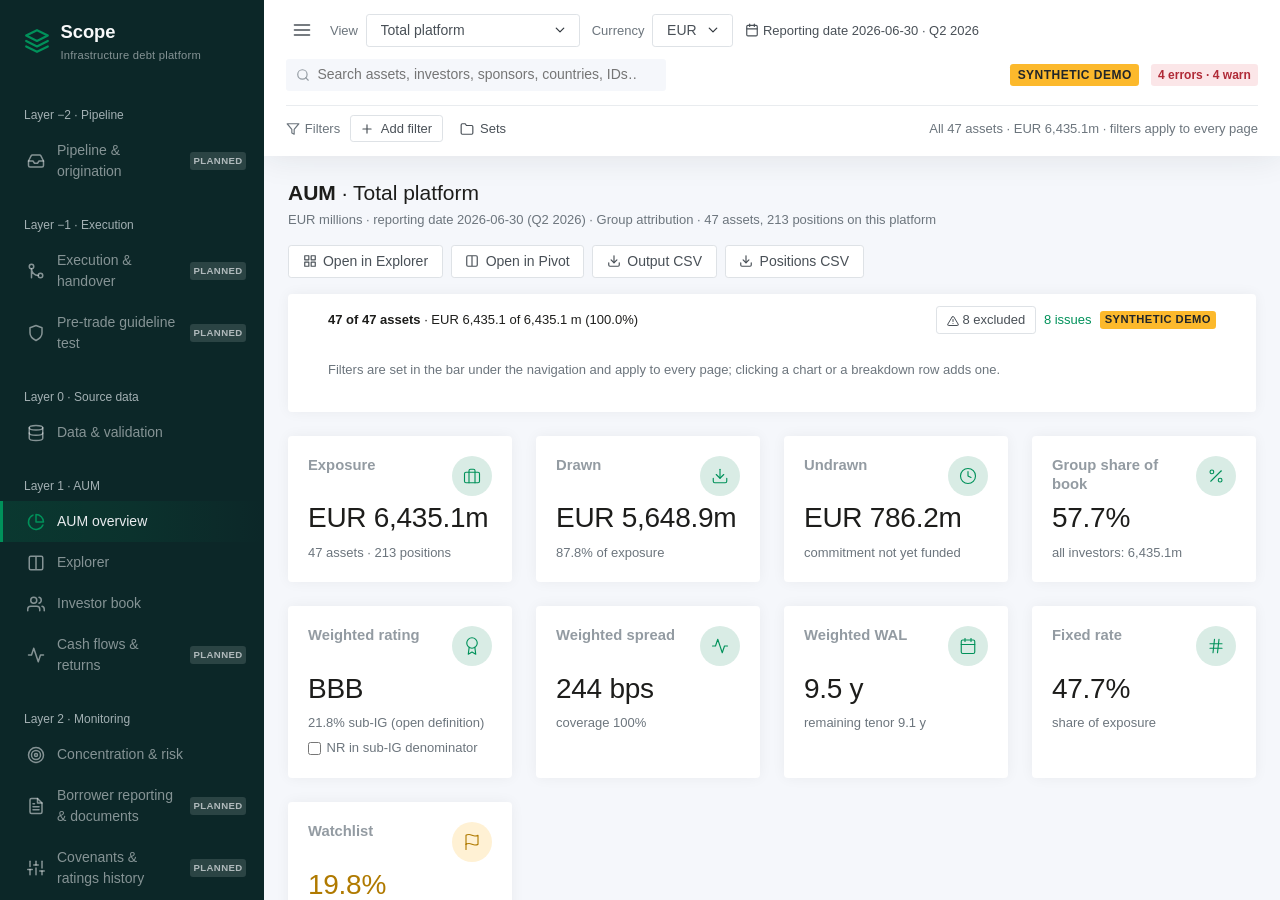
==== commit 14d5270c: "Read the AUM inputs straight from the four workbook sheets Inputs are now exactly the Holdings, Mapp" ====
--- a/index.html
+++ b/index.html
@@ -1,6 +1,6 @@
 <!doctype html>
 <!-- Scope: infrastructure-debt portfolio platform. Open this file in a browser, or run start.bat / start.command / start.sh.
-     Scripts are plain classic scripts loaded in dependency order: core → engines → demo data → pages → app shell. -->
+     Scripts are plain classic scripts loaded in dependency order: core → workbook reader → AUM calculation → analysis → demo workbook → pages → app shell. -->
 <html lang="en">
 <head>
 <meta charset="utf-8">
@@ -15,6 +15,7 @@
 <link rel="stylesheet" href="css/concentration.css">
 <link rel="stylesheet" href="css/investor.css">
 <link rel="stylesheet" href="css/filters.css">
+<link rel="stylesheet" href="css/data.css">
 </head>
 <body>
 <div class="app" id="app">
@@ -29,6 +30,7 @@
 <!-- core (classic scripts so the app works from file://) -->
 <script src="js/core/util.js"></script>
 <script src="js/core/csv.js"></script>
+<script src="js/inputs/workbook.js"></script>
 <script src="js/core/store.js"></script>
 <script src="js/core/registry.js"></script>
 <script src="js/core/icons.js"></script>
@@ -38,10 +40,10 @@
 <script src="js/core/ui.js"></script>
 <script src="js/core/grid.js"></script>
 <!-- engines: aum (positions, assets, Output rows) → dataset (flat records + field registry) → pivot (cross-tab) -->
-<script src="js/engine/aum.js"></script>
-<script src="js/engine/dataset.js"></script>
-<script src="js/engine/pivot.js"></script>
-<script src="js/engine/lookthrough.js"></script>
+<script src="js/calc/aum.js"></script>
+<script src="js/analysis/dataset.js"></script>
+<script src="js/analysis/pivot.js"></script>
+<script src="js/analysis/lookthrough.js"></script>
 <script src="js/core/filters.js"></script>
 <!-- embedded synthetic demo dataset (used when CSVs cannot be fetched, e.g. file://) -->
 <script src="data/demo.js"></script>
--- a/css/data.css
+++ b/css/data.css
@@ -0,0 +1,117 @@
+/* Scope · Data & validation page (js/modules/layer0-data.js).
+   Builds on the tokens and components of css/scope.css (white .section cards, .tbl tables, .badge, .chip, .notice);
+   every class here is prefixed dp-. Loaded after scope.css. */
+
+/* ---------- tabs and sub-navigation ---------- */
+.dp-tabs .tab .badge { margin-left: .4rem; font-size: 70%; vertical-align: 1px; }
+.dp-subnav { margin-bottom: 1rem; }
+.dp-toolbar { display: flex; gap: .5rem 1.25rem; flex-wrap: wrap; align-items: center; margin-bottom: .75rem; }
+.dp-grid { margin-bottom: 24px; }
+
+/* ---------- notices with actions ---------- */
+.dp-bar { display: flex; align-items: center; justify-content: space-between; gap: .75rem 1.25rem; flex-wrap: wrap; }
+.dp-notice-head { display: flex; align-items: flex-start; justify-content: space-between; gap: 1rem; }
+.dp-notice-head .btn { margin: -.2rem -.5rem 0 0; }
+.dp-notice-list { margin: .4rem 0 0; padding-left: 1.2rem; font-size: .8125rem; }
+.dp-notice-list li { margin-bottom: .2rem; }
+.dp-summary { margin: 0 0 1rem; font-size: .875rem; color: var(--heading-color); }
+
+/* ---------- drop zone ---------- */
+.dp-drop { border: 2px dashed var(--border-color); border-radius: var(--radius); background: var(--light); padding: 2.25rem 1.5rem; text-align: center; transition: border-color .15s, background-color .15s; }
+.dp-drop.over { border-color: var(--primary); background: var(--bnpp-mint); }
+.dp-drop.busy { cursor: progress; border-color: var(--bnpp-silver-tree); }
+.dp-drop.busy .dp-drop-actions { visibility: hidden; }
+.dp-drop-icon { color: var(--primary); margin-bottom: .4rem; }
+.dp-drop-icon .feather { width: 30px; height: 30px; stroke-width: 1.5; }
+.dp-drop-title { font-size: 1.05rem; font-weight: 500; color: var(--heading-color); word-break: break-word; }
+.dp-drop-sub { color: var(--muted); font-size: .8125rem; margin: .35rem auto 1rem; max-width: 660px; }
+.dp-drop-actions { display: flex; gap: .5rem; justify-content: center; flex-wrap: wrap; }
+.dp-downloads { display: flex; gap: .5rem .75rem; flex-wrap: wrap; align-items: center; margin-top: 1rem; }
+.dp-page .btn[disabled] { opacity: .55; cursor: not-allowed; pointer-events: none; }
+
+/* ---------- sheet cards ---------- */
+.dp-sheets { display: grid; grid-template-columns: repeat(auto-fit, minmax(min(250px, 100%), 1fr)); gap: 24px; margin-bottom: 24px; }
+.dp-sheets > .section { margin-bottom: 0; }
+.dp-sheet > div:last-child { display: flex; flex-direction: column; flex: 1; }
+.dp-sheet .dl { font-size: .8125rem; gap: .35rem .8rem; margin-bottom: 1rem; }
+.dp-sheet.dp-missing { box-shadow: inset 3px 0 0 var(--danger), var(--card-shadow); }
+.dp-sheet-actions { display: flex; gap: .4rem; flex-wrap: wrap; margin-top: auto; padding-top: .85rem; border-top: 1px solid var(--border-light); }
+
+/* ---------- how it works ---------- */
+.dp-how ol { margin: 0 0 1rem; padding-left: 1.2rem; font-size: .875rem; }
+.dp-how li { margin-bottom: .45rem; }
+.dp-need-title { font-weight: 600; color: var(--heading-color); font-size: .8125rem; margin-bottom: .5rem; }
+.dp-need { font-size: .8125rem; }
+.dp-need dt { color: var(--heading-color); font-weight: 500; }
+.dp-need dd { display: block; color: var(--body-color); }
+
+/* ---------- columns ---------- */
+.dp-letter { display: inline-block; min-width: 1.9em; padding: 0 .3em; font-family: SFMono-Regular, Menlo, Monaco, Consolas, "Liberation Mono", monospace; font-size: .75rem; line-height: 1.55; text-align: center; color: var(--bnpp-dianne); background: var(--light); border: 1px solid var(--border-color); border-radius: 2px; }
+.dp-col { display: inline-block; max-width: 320px; white-space: normal; }
+.dp-key { font-size: .75rem; color: var(--muted); }
+.dp-wrap { white-space: normal; max-width: 320px; }
+.dp-pick { display: flex; align-items: center; gap: .35rem; }
+.dp-select { font-size: .8125rem; padding: .15rem 2rem .15rem .5rem; max-width: 250px; background-position: right .5rem center; }
+.dp-num { width: 90px; font-size: .8125rem; padding: .15rem .5rem; text-align: right; }
+.dp-row-actions { display: flex; gap: .35rem; justify-content: flex-end; align-items: center; }
+.dp-row-actions.dp-left { justify-content: flex-start; }
+
+/* ---------- mapping tables and preview ---------- */
+.dp-maptable td { vertical-align: top; }
+.dp-maptable .dp-toggle { padding: .15rem .35rem; }
+.dp-toggle .feather { transition: transform .15s; }
+.dp-toggle.dp-open .feather { transform: rotate(180deg); }
+.dp-cols-list { display: flex; flex-wrap: wrap; gap: .3rem .85rem; white-space: normal; min-width: 260px; max-width: 520px; }
+.dp-cols-list > span { white-space: nowrap; }
+.tbl tbody tr.dp-preview-row:hover td, .tbl tbody tr.dp-preview-row > td { background: var(--light); }
+.dp-preview-row > td { white-space: normal; padding: .75rem; }
+.dp-preview-cap { margin-bottom: .4rem; }
+.dp-preview { overflow: auto; max-height: 460px; background: #fff; border: 1px solid var(--border-color); }
+.dp-preview .tbl th, .dp-preview .tbl td { padding: .25rem .5rem; font-size: .75rem; max-width: 220px; overflow: hidden; text-overflow: ellipsis; border-right: 1px solid var(--border-light); }
+.dp-preview .tbl th { cursor: default; text-align: center; background: var(--light); color: var(--muted); font-weight: 500; border-bottom-width: 1px; }
+.dp-preview .tbl th:hover { color: var(--muted); }
+.dp-preview .dp-rownum { color: var(--muted); background: var(--light); text-align: right; position: sticky; left: 0; z-index: 1; min-width: 2.5em; }
+.dp-preview .tbl tr.dp-hdr td { font-weight: 600; color: var(--heading-color); background: var(--bnpp-mint); }
+.dp-preview .tbl tr.dp-hdr td.dp-rownum { background: var(--light); color: var(--muted); }
+
+/* ---------- views, investors, FX ---------- */
+.dp-field-row { display: flex; gap: .5rem .75rem; align-items: center; flex-wrap: wrap; margin-bottom: .75rem; }
+.dp-field-row label { margin: 0; font-size: .875rem; }
+.dp-sub { margin-top: 1.25rem; }
+.dp-sub h3 { font-size: .875rem; color: var(--heading-color); margin-bottom: .5rem; }
+.dp-modes { display: flex; flex-direction: column; gap: .5rem; margin-bottom: 1rem; }
+.dp-modes label { display: flex; gap: .55rem; align-items: baseline; cursor: pointer; font-size: .875rem; }
+.dp-custom { border-top: 1px solid var(--border-light); padding-top: .75rem; }
+.dp-custom .tbl th { cursor: default; }
+.dp-disabled { opacity: .45; pointer-events: none; }
+
+/* ---------- modals: paste and export ---------- */
+textarea.dp-paste, textarea.dp-code { font-family: SFMono-Regular, Menlo, Monaco, Consolas, "Liberation Mono", monospace; font-size: .75rem; line-height: 1.45; white-space: pre; overflow: auto; }
+textarea.dp-paste { min-height: 240px; }
+textarea.dp-code { min-height: 380px; background: var(--light); }
+.dp-origin { width: 90px; text-transform: uppercase; }
+.dp-paste-foot { margin-top: .4rem; }
+.dp-spacer { flex: 1; }
+
+/* ---------- settings ---------- */
+.dp-settings { display: grid; grid-template-columns: repeat(auto-fit, minmax(min(480px, 100%), 1fr)); gap: 24px; margin-bottom: 24px; }
+.dp-settings > .section { margin-bottom: 0; }
+
+/* ---------- checks ---------- */
+.dp-checks { display: grid; grid-template-columns: repeat(auto-fit, minmax(min(440px, 100%), 1fr)); gap: 24px; margin-bottom: 24px; }
+.dp-checks > .section { margin-bottom: 0; }
+.dp-formula { font-family: SFMono-Regular, Menlo, Monaco, Consolas, "Liberation Mono", monospace; font-size: .75rem; color: var(--muted); margin-bottom: .75rem; word-break: break-word; }
+.dp-check-figs { display: flex; align-items: baseline; gap: .6rem; flex-wrap: wrap; margin-bottom: .45rem; }
+.dp-check-pct { font-size: 1.5rem; font-weight: 500; color: var(--heading-color); font-variant-numeric: tabular-nums; }
+.dp-meter { height: 6px; background: var(--border-light); margin-bottom: 1rem; overflow: hidden; }
+.dp-meter > span { display: block; height: 100%; background: var(--success); }
+.dp-meter-warn > span { background: var(--warning); }
+.dp-meter-error > span { background: var(--danger); }
+
+/* ---------- responsive ---------- */
+@media (max-width: 991px) {
+  .dp-sheets, .dp-checks, .dp-settings { gap: 16px; margin-bottom: 16px; }
+  .dp-grid { margin-bottom: 16px; }
+  .dp-drop { padding: 1.5rem 1rem; }
+  .dp-select { max-width: 220px; }
+}
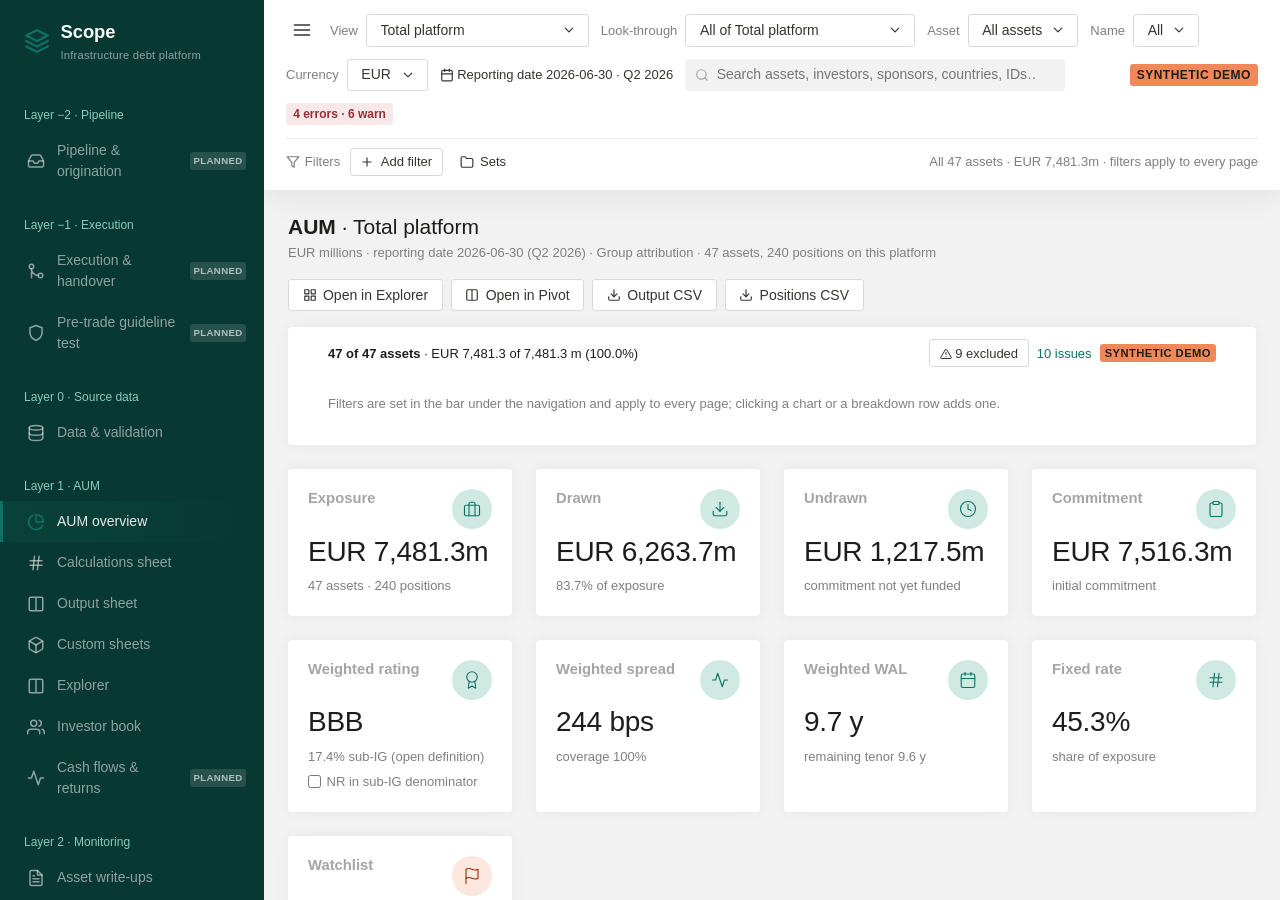
==== commit 15e1340c: "Scope: infrastructure-debt portfolio platform Plain HTML, CSS and JavaScript, no build step. Reads t" ====
--- a/index.html
+++ b/index.html
@@ -7,7 +7,7 @@
 <meta name="viewport" content="width=device-width, initial-scale=1">
 <title>Scope · Infra debt platform</title>
 <meta name="description" content="Scope — infrastructure-debt portfolio management platform. AUM view (Layer 1) with the six-layer navigation.">
-<link rel="icon" href="data:image/svg+xml,%3Csvg xmlns='http://www.w3.org/2000/svg' viewBox='0 0 32 32'%3E%3Crect width='32' height='32' rx='4' fill='%2300915a'/%3E%3Ctext x='16' y='22' font-family='Inter,Arial' font-size='18' font-weight='700' fill='white' text-anchor='middle'%3ES%3C/text%3E%3C/svg%3E">
+<link rel="icon" href="data:image/svg+xml,%3Csvg xmlns='http://www.w3.org/2000/svg' viewBox='0 0 32 32'%3E%3Crect width='32' height='32' rx='4' fill='%230f7164'/%3E%3Ctext x='16' y='22' font-family='Inter,Arial' font-size='18' font-weight='700' fill='white' text-anchor='middle'%3ES%3C/text%3E%3C/svg%3E">
 <link rel="stylesheet" href="css/fonts.css">
 <link rel="stylesheet" href="css/scope.css">
 <link rel="stylesheet" href="css/grid.css">
@@ -16,6 +16,8 @@
 <link rel="stylesheet" href="css/investor.css">
 <link rel="stylesheet" href="css/filters.css">
 <link rel="stylesheet" href="css/data.css">
+<link rel="stylesheet" href="css/designer.css">
+<link rel="stylesheet" href="css/sheets.css">
 </head>
 <body>
 <div class="app" id="app">
@@ -36,15 +38,22 @@
 <script src="js/core/icons.js"></script>
 <script src="js/core/charts.js"></script>
 <script src="data/world-map.js"></script>
+<script src="data/europe-map.js"></script>
 <script src="js/core/charts-extra.js"></script>
 <script src="js/core/ui.js"></script>
 <script src="js/core/grid.js"></script>
 <!-- engines: aum (positions, assets, Output rows) → dataset (flat records + field registry) → pivot (cross-tab) -->
 <script src="js/calc/aum.js"></script>
 <script src="js/analysis/dataset.js"></script>
+<script src="js/analysis/sheets.js"></script>
 <script src="js/analysis/pivot.js"></script>
 <script src="js/analysis/lookthrough.js"></script>
 <script src="js/core/filters.js"></script>
+<script src="js/report/pptx.js"></script>
+<script src="js/report/house.js"></script>
+<script src="js/report/quarterly.js"></script>
+<script src="js/report/investor.js"></script>
+<script src="js/report/widgets.js"></script>
 <!-- embedded synthetic demo dataset (used when CSVs cannot be fetched, e.g. file://) -->
 <script src="data/demo.js"></script>
 <!-- modules: one file per business function; register themselves with Scope.registerModule -->
@@ -53,9 +62,14 @@
 <script src="js/modules/layer1-asset.js"></script>
 <script src="js/modules/layer1-investors.js"></script>
 <script src="js/modules/layer1-investor.js"></script>
+<script src="js/modules/layer1-workbook.js"></script>
+<script src="js/modules/layer1-sheets.js"></script>
 <script src="js/modules/layer0-data.js"></script>
 <script src="js/modules/layer2-esg.js"></script>
 <script src="js/modules/layer2-concentration.js"></script>
+<script src="js/modules/layer2-writeups.js"></script>
+<script src="js/modules/layer3-reporting.js"></script>
+<script src="js/modules/layer3-designer.js"></script>
 <script src="js/modules/planned.js"></script>
 <!-- app shell -->
 <script src="js/app.js"></script>
--- a/css/scope.css
+++ b/css/scope.css
@@ -1,6 +1,7 @@
-/* Scope — AdminKit-style admin UI (Bootstrap 5 conventions) with BNP Paribas Asset Management colours.
-   Brand tokens taken from bnpparibas-am.com theme presets: BNP green #00915A, campaign green #008252,
-   dark green #0C2728, blue-dianne #12494B, silver-tree #66B498, pale tint #D9ECE5, bnpp-black #1D1D1B.
+/* Scope — AdminKit-style admin UI (Bootstrap 5 conventions) in the house PowerPoint theme's colours.
+   Brand tokens = the theme (Background 2 dark green #0F7164, Text 2 green #00A76C, Accent 1 teal #00A2A3, Accent 2 mint #8ACBBB,
+   Accent 3 blue-grey #939FA6, Accent 4 dark blue #17596F, Accent 5 red #C3454B, Accent 6 orange #F1885A, Text 1 charcoal #1D1D1B)
+   and the shades PowerPoint's colour picker lists under them. Change the --brand-* tokens below to restyle.
 
    Base stylesheet for the whole app, loaded by index.html after css/fonts.css and before css/grid.css and
    css/explorer.css (which build on the tokens below). Covers design tokens, page layout (sidebar, navbar,
@@ -9,22 +10,23 @@
 
 /* ---------- design tokens ---------- */
 :root {
-  /* brand */
-  --bnpp-green: #00915a; --bnpp-green-dark: #008252; --bnpp-green-darker: #006a45; --bnpp-dark: #0c2728; --bnpp-dianne: #12494b;
-  --bnpp-silver-tree: #66b498; --bnpp-tint: #d9ece5; --bnpp-mint: #e8fcf2; --bnpp-black: #1d1d1b; --bnpp-grey: #61696e;
-  /* bootstrap-style semantic */
-  --primary: var(--bnpp-green); --primary-hover: var(--bnpp-green-dark); --primary-rgb: 0,145,90; --primary-tint: var(--bnpp-tint);
-  --secondary: #6c757d; --success: #1cbb8c; --info: #17a2b8; --warning: #fcb92c; --danger: #dc3545; --dark: #212529; --light: #f5f7fb;
-  --body-bg: #f5f7fb; --body-color: #495057; --heading-color: var(--bnpp-black); --muted: #6c757d; --muted-2: #939ba2;
-  --border-color: #dee2e6; --border-light: #e9ecef; --card-bg: #ffffff; --card-shadow: 0 0 0.875rem 0 rgba(33,37,41,.05);
-  --sidebar-bg: var(--bnpp-dark); --sidebar-color: rgba(233,236,239,.55); --sidebar-hover: rgba(233,236,239,.8); --sidebar-active: #e9ecef; --sidebar-header: #a3b0b3; --sidebar-width: 264px;
+  /* brand: the theme's main colours and picker shades */
+  --brand-green: #0f7164; --brand-green-dark: #0b544a; --brand-green-darker: #073831; --brand-dark: #073831; --brand-dianne: #17596f;
+  --brand-silver-tree: #8acbbb; --brand-tint: #d0eae3; --brand-mint: #e7f4f1; --brand-black: #1d1d1b; --brand-grey: #575751;
+  --brand-bright: #00a76c; --brand-teal: #00a2a3; --brand-slate: #939fa6; --brand-red: #c3454b; --brand-orange: #f1885a;
+  /* bootstrap-style semantic, in theme colours */
+  --primary: var(--brand-green); --primary-hover: var(--brand-green-dark); --primary-rgb: 15,113,100; --primary-tint: var(--brand-tint);
+  --secondary: #7f7f7f; --success: #00a76c; --info: #00a2a3; --warning: #f1885a; --danger: #c3454b; --dark: #1d1d1b; --light: #f2f2f2;
+  --body-bg: #f2f2f2; --body-color: #343430; --heading-color: var(--brand-black); --muted: #7f7f7f; --muted-2: #a5a5a5;
+  --border-color: #d8d8d8; --border-light: #e9e9e7; --card-bg: #ffffff; --card-shadow: 0 0 0.875rem 0 rgba(29,29,27,.05);
+  --sidebar-bg: var(--brand-dark); --sidebar-color: rgba(233,235,237,.6); --sidebar-hover: rgba(233,235,237,.85); --sidebar-active: #e9ebed; --sidebar-header: #8acbbb; --sidebar-width: 264px;
   --radius: 0.25rem; --radius-sm: 0.2rem;
-  --font: "BNPP Sans", "Helvetica Neue", Arial, -apple-system, BlinkMacSystemFont, "Segoe UI", Roboto, sans-serif;
-  /* charts: slot 1 = BNP green; validated for colour-vision separation on white */
-  --series-1: #00915a; --series-2: #2c6fb0; --series-3: #d98b00; --series-4: #c8433a; --series-5: #8460b8; --series-6: #2e9fb5; --series-7: #9a9b2a; --series-8: #b0568f;
-  --grid: #e9ecef; --axis: #dee2e6;
-  /* provenance tints */
-  --imported-bg: #e3ecf6; --imported-ink: #1f4e82; --manual-bg: #fff3d6; --manual-ink: #7a4f00; --calc-bg: #e9ecef; --calc-ink: #495057;
+  --font: "Corporate Sans", "Helvetica Neue", Arial, -apple-system, BlinkMacSystemFont, "Segoe UI", Roboto, sans-serif;
+  /* charts: the theme's main colours, dark and light in turn (as the investor report's charts take them) */
+  --series-1: #0f7164; --series-2: #8acbbb; --series-3: #17596f; --series-4: #00a76c; --series-5: #939fa6; --series-6: #00a2a3; --series-7: #f1885a; --series-8: #c3454b;
+  --grid: #e9e9e7; --axis: #d8d8d8;
+  /* provenance tints (dark blue, orange and charcoal shades) */
+  --imported-bg: #c0e5f2; --imported-ink: #114253; --manual-bg: #fce7de; --manual-ink: #98370c; --calc-bg: #e9e9e7; --calc-ink: #575751;
 }
 
 /* ---------- base elements and utility classes ---------- */
@@ -35,7 +37,7 @@
 h1, h2, h3, h4, h5, h6 { margin: 0 0 .5rem; font-weight: 500; line-height: 1.2; color: var(--heading-color); }
 h1, .h3 { font-size: 1.3125rem; } h2 { font-size: 1.09375rem; } h3 { font-size: 0.925rem; }
 p { margin: 0 0 1rem; }
-code, .mono { font-family: SFMono-Regular, Menlo, Monaco, Consolas, "Liberation Mono", "Courier New", monospace; font-size: 0.8125rem; color: var(--bnpp-dianne); }
+code, .mono { font-family: SFMono-Regular, Menlo, Monaco, Consolas, "Liberation Mono", "Courier New", monospace; font-size: 0.8125rem; color: var(--brand-dianne); }
 .muted, .text-muted { color: var(--muted) !important; } .ink2 { color: var(--body-color); } .small { font-size: 0.8125rem; } .num, .tabular { font-variant-numeric: tabular-nums; }
 .hidden { display: none !important; }
 .feather { vertical-align: -0.2em; }
@@ -56,9 +58,9 @@
 .sidebar-item.active > .sidebar-link { background: linear-gradient(90deg, rgba(var(--primary-rgb), .16), rgba(var(--primary-rgb), .1) 50%, transparent); border-left-color: var(--primary); color: var(--sidebar-active); }
 .sidebar-item.active > .sidebar-link .feather { color: var(--primary); }
 .sidebar-badge { margin-left: auto; font-size: .6rem; font-weight: 600; padding: .2em .4em; border-radius: var(--radius-sm); background: rgba(233,236,239,.14); color: rgba(233,236,239,.7); text-transform: uppercase; letter-spacing: .04em; }
-.sidebar-item.partial .sidebar-badge { background: rgba(var(--primary-rgb), .3); color: #cfe8dc; }
+.sidebar-item.partial .sidebar-badge { background: rgba(var(--primary-rgb), .3); color: #d0eae3; }
 .sidebar-cta { margin: 1.5rem; padding: 1rem 1.15rem; background: rgba(255,255,255,.06); border-radius: .3rem; color: var(--sidebar-color); font-size: .75rem; line-height: 1.5; }
-.sidebar-cta a { color: #cfe8dc; }
+.sidebar-cta a { color: #d0eae3; }
 .main { display: flex; flex-direction: column; flex: 1; min-width: 0; height: 100vh; background: var(--body-bg); overflow-y: auto; overflow-x: hidden; }
 .navbar { display: flex; align-items: center; flex-wrap: wrap; gap: .75rem; padding: .875rem 1.375rem; background: #fff; box-shadow: 0 0 2rem 0 rgba(33,37,41,.1); position: sticky; top: 0; z-index: 20; }
 .navbar .spacer { flex: 1; }
@@ -78,15 +80,17 @@
 .btn { display: inline-flex; align-items: center; gap: .4rem; font-family: inherit; font-size: .875rem; font-weight: 400; line-height: 1.5; padding: .3rem .85rem; border-radius: var(--radius-sm); border: 1px solid var(--border-color); background: #fff; color: var(--body-color); cursor: pointer; transition: color .15s, background-color .15s, border-color .15s, box-shadow .15s; user-select: none; }
 .btn:hover { background: var(--light); border-color: #ced4da; color: var(--heading-color); }
 .btn:focus-visible { outline: 0; box-shadow: 0 0 0 .2rem rgba(var(--primary-rgb), .3); }
-.btn-primary { background: var(--primary); border-color: var(--primary); color: #fff; } .btn-primary:hover { background: var(--primary-hover); border-color: var(--bnpp-green-darker); color: #fff; }
+.btn-primary { background: var(--primary); border-color: var(--primary); color: #fff; } .btn-primary:hover { background: var(--primary-hover); border-color: var(--brand-green-darker); color: #fff; }
 .btn-ghost { border-color: transparent; background: transparent; } .btn-ghost:hover { background: var(--light); border-color: transparent; }
 .btn-sm { padding: .2rem .6rem; font-size: .8125rem; }
-.btn-danger { color: var(--danger); } .btn-danger:hover { background: #fbe9eb; border-color: #f1b0b7; color: #b02a37; }
+.btn-danger { color: var(--danger); } .btn-danger:hover { background: #f2d9db; border-color: #e7b4b7; color: #953035; }
 .btn .feather { width: 14px; height: 14px; }
 .input, select.input { font-family: inherit; font-size: .875rem; line-height: 1.5; padding: .3rem .85rem; border-radius: var(--radius-sm); border: 1px solid var(--border-color); background: #fff; color: var(--body-color); }
 select.input { -webkit-appearance: none; appearance: none; padding-right: 2.2rem; background-image: url("data:image/svg+xml,%3csvg xmlns='http://www.w3.org/2000/svg' viewBox='0 0 16 16'%3e%3cpath fill='none' stroke='%23343a40' stroke-linecap='round' stroke-linejoin='round' stroke-width='2' d='m2 5 6 6 6-6'/%3e%3c/svg%3e"); background-repeat: no-repeat; background-position: right .75rem center; background-size: 14px 10px; }
-.input:focus { outline: 0; border-color: var(--bnpp-silver-tree); box-shadow: 0 0 0 .2rem rgba(var(--primary-rgb), .25); }
+.input:focus { outline: 0; border-color: var(--brand-silver-tree); box-shadow: 0 0 0 .2rem rgba(var(--primary-rgb), .25); }
 textarea.input { min-height: 72px; width: 100%; resize: vertical; }
+/* a button that opens a checklist, drawn like a select (the navbar's Asset and Name dropdowns) */
+button.input.tb-dd { cursor: pointer; text-align: left; max-width: 230px; overflow: hidden; text-overflow: ellipsis; white-space: nowrap; padding-right: 2.2rem; background-image: url("data:image/svg+xml,%3csvg xmlns='http://www.w3.org/2000/svg' viewBox='0 0 16 16'%3e%3cpath fill='none' stroke='%23343a40' stroke-linecap='round' stroke-linejoin='round' stroke-width='2' d='m2 5 6 6 6-6'/%3e%3c/svg%3e"); background-repeat: no-repeat; background-position: right .75rem center; background-size: 14px 10px; }
 /* chips: toggle pills (UI.chip) and filter chips */
 .chip { font-family: inherit; font-size: .8125rem; padding: .2rem .6rem; border-radius: var(--radius-sm); border: 1px solid var(--border-color); background: #fff; color: var(--body-color); cursor: pointer; }
 .chip:hover { background: var(--light); }
@@ -101,9 +105,9 @@
 .badge-manual { background: var(--manual-bg); color: var(--manual-ink); }
 .badge-calc { background: var(--calc-bg); color: var(--calc-ink); }
 /* severity, status and dataset badges */
-.badge-error { background: rgba(220,53,69,.12); color: #b02a37; } .badge-warn { background: rgba(252,185,44,.2); color: #7a4f00; } .badge-info { background: rgba(23,162,184,.12); color: #0c6b7a; }
-.badge-ok { background: rgba(28,187,140,.14); color: #0f7a5b; } .badge-muted { background: var(--calc-bg); color: var(--muted); }
-.badge-synthetic { background: var(--warning); color: #212529; letter-spacing: .04em; }
+.badge-error { background: rgba(195,69,75,.12); color: #953035; } .badge-warn { background: rgba(241,136,90,.2); color: #98370c; } .badge-info { background: rgba(0,162,163,.12); color: #005151; }
+.badge-ok { background: rgba(0,167,108,.14); color: #005335; } .badge-muted { background: var(--calc-bg); color: var(--muted); }
+.badge-synthetic { background: var(--warning); color: #1d1d1b; letter-spacing: .04em; }
 .badge-primary { background: var(--primary); color: #fff; }
 .navbar .badge { font-size: .75rem; padding: .4em .6em; } .navbar a.badge:hover { text-decoration: none; filter: brightness(.96); }
 
@@ -115,10 +119,10 @@
 .stat { display: flex; align-items: center; justify-content: center; width: 40px; height: 40px; border-radius: 50%; background: var(--primary-tint); color: var(--primary); flex: none; }
 .stat .feather { width: 18px; height: 18px; stroke-width: 1.5; }
 /* tone: 'warn' recolours the icon circle and value */
-.kpi-warn .stat { background: rgba(252,185,44,.2); color: #b07a00; }
+.kpi-warn .stat { background: rgba(241,136,90,.2); color: #98370c; }
 .kpi-value { font-size: 1.75rem; font-weight: 500; color: var(--heading-color); margin-top: .35rem; line-height: 1.2; letter-spacing: -.01em; }
 .kpi-sub { font-size: .8125rem; color: var(--muted); margin-top: .5rem; }
-.kpi-warn .kpi-value { color: #b07a00; }
+.kpi-warn .kpi-value { color: #98370c; }
 
 /* ---------- cards / sections ---------- */
 .section { background: var(--card-bg); border-radius: var(--radius); box-shadow: var(--card-shadow); margin-bottom: 24px; min-width: 0; display: flex; flex-direction: column; }
@@ -148,7 +152,7 @@
 .tab:hover { color: var(--primary); text-decoration: none; }
 .tab.active { color: var(--heading-color); background: #fff; border-color: var(--border-color); border-bottom: 1px solid #fff; font-weight: 500; }
 .dropzone { border: 2px dashed var(--border-color); border-radius: var(--radius); padding: 1.5rem; text-align: center; color: var(--body-color); background: var(--light); }
-.dropzone.over { border-color: var(--primary); background: var(--bnpp-mint); }
+.dropzone.over { border-color: var(--primary); background: var(--brand-mint); }
 .file-list { list-style: none; padding: 0; margin: .6rem 0 0; font-size: .8125rem; } .file-list li { padding: .2rem 0; }
 
 /* ---------- tables (Bootstrap .table) ---------- */
@@ -219,3 +223,26 @@
 }
 /* print: hide navigation and controls, flatten cards and avoid splitting them across pages */
 @media print { .sidebar, .navbar, .tbl-toolbar, .page-actions { display: none !important; } .section, .kpi { box-shadow: none; border: 1px solid var(--border-color); break-inside: avoid; } }
+
+/* a selector with a choice in force (the Look-through dropdown) */
+.navbar .input.input-active, #topbar .input.input-active { border-color: var(--primary); box-shadow: 0 0 0 2px rgba(var(--primary-rgb), .18); }
+
+/* Asset write-ups: the box of the monitoring slide (colours come inline from the deck's palette) */
+.tbl tbody tr.active td { background: var(--primary-tint); }
+.wu-box { font-family: Arial, Helvetica, sans-serif; font-size: 12px; line-height: 1.35; border: 1px solid var(--border-color); max-width: 1100px; }
+.wu-head { display: grid; grid-template-columns: 60px 1fr 1.33fr; gap: 0 10px; color: #fff; font-weight: 700; padding: 6px 12px; }
+.wu-head .wu-desc { text-align: center; }
+.wu-body { display: grid; grid-template-columns: minmax(0, 1fr) minmax(0, 1.33fr); gap: 0 18px; padding: 10px 12px 14px; }
+.wu-left { overflow-x: auto; }
+@media (max-width: 1100px) { .wu-body { grid-template-columns: minmax(0, 1fr); gap: 12px; } .wu-head { grid-template-columns: 60px 1fr; } .wu-head .wu-desc { display: none; } }
+.wu-left { display: grid; grid-template-columns: 60px 1fr; align-content: start; gap: 4px 10px; }
+.wu-left .wu-name { font-weight: 700; }
+.wu-left .wu-ratios { grid-column: 1 / -1; margin: 6px 0 0 auto; border-collapse: collapse; font-style: italic; font-size: 11px; }
+.wu-ratios th, .wu-ratios td { padding: 3px 8px; text-align: center; font-weight: 400; }
+.wu-ratios tbody th { text-align: right; white-space: nowrap; }
+.wu-ratios td.boxed { border: 1px solid currentColor; min-width: 52px; background: #fff; }
+.wu-right p { margin: 0 0 4px; font-weight: 700; }
+.wu-right ul { list-style: none; margin: 0; padding: 0; }
+.wu-right li { position: relative; padding-left: 14px; margin: 0 0 2px; text-align: justify; }
+.wu-right li::before { content: "\25BA"; position: absolute; left: 0; top: 2px; font-size: 8px; color: currentColor; }
+.wu-right li.impact { font-weight: 700; }
--- a/css/grid.css
+++ b/css/grid.css
@@ -1,5 +1,5 @@
 /* Scope — data grid (Scope.ui.grid). AdminKit/Bootstrap look shared with css/scope.css: white cards, #495057 text,
-   0.2–0.25rem radii, BNP green accents. All classes are prefixed .grid- . Row heights: 28px normal, 24px compact.
+   0.2–0.25rem radii, brand green accents. All classes are prefixed .grid- . Row heights: 28px normal, 24px compact.
    Loaded by index.html after css/scope.css; every token has a literal fallback so the grid also renders on test
    pages that load only part of the stylesheet. The virtual-scrolling maths in js/core/grid.js assumes fixed row
    heights, so body rows must not wrap (white-space: nowrap + ellipsis below). */
@@ -17,11 +17,11 @@
 .grid-search { min-width: 240px; padding-left: 1.9rem; font-size: .8125rem; padding-top: .25rem; padding-bottom: .25rem; }
 .grid-toolbar .btn-sm .feather { width: 13px; height: 13px; }
 .grid-chips { display: flex; align-items: center; gap: .35rem; flex-wrap: wrap; margin-bottom: .5rem; }
-.grid-chip { display: inline-flex; align-items: center; gap: .35rem; max-width: 360px; font-size: .78rem; padding: .15rem .3rem .15rem .55rem; border: 1px solid var(--grid-line); border-radius: var(--radius-sm, .2rem); background: var(--bnpp-mint, #e8fcf2); color: var(--heading-color, #1d1d1b); }
+.grid-chip { display: inline-flex; align-items: center; gap: .35rem; max-width: 360px; font-size: .78rem; padding: .15rem .3rem .15rem .55rem; border: 1px solid var(--grid-line); border-radius: var(--radius-sm, .2rem); background: var(--brand-mint, #e7f4f1); color: var(--heading-color, #1d1d1b); }
 .grid-chip-label { overflow: hidden; text-overflow: ellipsis; white-space: nowrap; }
 .grid-chip .badge { font-size: .65rem; }
 .grid-chip-x { display: inline-flex; align-items: center; justify-content: center; width: 18px; height: 18px; border: 0; background: transparent; color: var(--muted, #6c757d); cursor: pointer; border-radius: var(--radius-sm, .2rem); padding: 0; }
-.grid-chip-x:hover { background: rgba(0,0,0,.06); color: var(--danger, #dc3545); }
+.grid-chip-x:hover { background: rgba(0,0,0,.06); color: var(--danger, #c3454b); }
 .grid-chip-clear { font-size: .78rem; }
 .grid-status { display: flex; align-items: center; gap: 1rem; margin-top: .45rem; font-size: .78rem; color: var(--muted, #6c757d); font-variant-numeric: tabular-nums; }
 .grid-count { color: var(--body-color, #495057); }
@@ -32,7 +32,7 @@
    the scroller needs an explicit height (set inline from the grid's height option). table-layout: fixed makes the
    <colgroup> widths authoritative. */
 .grid-scroll { position: relative; overflow: auto; contain: strict; background: var(--grid-bg); border: 1px solid var(--grid-line); border-radius: var(--radius-sm, .2rem); outline: 0; }
-.grid-scroll:focus-visible { box-shadow: 0 0 0 .2rem rgba(var(--primary-rgb, 0,145,90), .25); }
+.grid-scroll:focus-visible { box-shadow: 0 0 0 .2rem rgba(var(--primary-rgb, 15,113,100), .25); }
 .grid-table { border-collapse: separate; border-spacing: 0; table-layout: fixed; min-width: 100%; font-size: .8125rem; color: var(--body-color, #495057); }
 .grid-table th, .grid-table td { box-sizing: border-box; white-space: nowrap; overflow: hidden; text-overflow: ellipsis; vertical-align: middle; border-bottom: 1px solid var(--grid-line-light); border-right: 1px solid transparent; padding: 0 .5rem; text-align: left; font-variant-numeric: tabular-nums; }
 .grid-table .grid-num { text-align: right; }
@@ -40,48 +40,48 @@
 
 /* header: sticky label row with sort indicator (CSS triangle + level number), funnel when filtered, resize handle */
 .grid-th { position: sticky; top: 0; z-index: 3; height: var(--grid-head-h); background: var(--grid-head-bg); color: var(--heading-color, #1d1d1b); font-weight: 600; font-size: .8125rem; border-bottom: 2px solid var(--grid-line) !important; cursor: pointer; user-select: none; }
-.grid-th:hover { color: var(--primary, #00915a); }
+.grid-th:hover { color: var(--primary, #0f7164); }
 .grid-th-inner { display: flex; align-items: center; gap: .3rem; min-width: 0; height: 100%; }
 .grid-num .grid-th-inner { flex-direction: row-reverse; }
 .grid-th-label { overflow: hidden; text-overflow: ellipsis; white-space: nowrap; min-width: 0; }
 .grid-th-unit { display: block; font-weight: 400; font-size: .68rem; color: var(--muted, #6c757d); line-height: 1; margin-top: 1px; }
 .grid-th.grid-num .grid-th-unit { text-align: right; }
-.grid-sort { flex: none; display: none; align-items: center; gap: 1px; font-size: .68rem; font-weight: 600; color: var(--primary, #00915a); line-height: 1; }
+.grid-sort { flex: none; display: none; align-items: center; gap: 1px; font-size: .68rem; font-weight: 600; color: var(--primary, #0f7164); line-height: 1; }
 .grid-sort::after { content: ''; display: inline-block; width: 0; height: 0; border-left: 4px solid transparent; border-right: 4px solid transparent; }
 .grid-sorted .grid-sort { display: inline-flex; }
 .grid-asc .grid-sort::after { border-bottom: 5px solid currentColor; }
 .grid-desc .grid-sort::after { border-top: 5px solid currentColor; }
-.grid-funnel { flex: none; display: none; color: var(--primary, #00915a); line-height: 0; }
+.grid-funnel { flex: none; display: none; color: var(--primary, #0f7164); line-height: 0; }
 .grid-funnel .feather { fill: currentColor; }
 .grid-filtered .grid-funnel { display: inline-block; }
 .grid-resizer { position: absolute; top: 0; right: -3px; width: 7px; height: 100%; cursor: col-resize; z-index: 4; }
-.grid-resizer:hover, .grid-resizing .grid-resizer { background: linear-gradient(to right, transparent 2px, var(--primary, #00915a) 2px, var(--primary, #00915a) 4px, transparent 4px); }
+.grid-resizer:hover, .grid-resizing .grid-resizer { background: linear-gradient(to right, transparent 2px, var(--primary, #0f7164) 2px, var(--primary, #0f7164) 4px, transparent 4px); }
 .grid-th { position: sticky; }
 .grid-th, .grid-filter-cell, .grid-foot-cell { position: sticky; }
 
 /* filter row: sticks directly under the header; --grid-head-h is measured by grid.js and set on the root */
 .grid-filter-cell { top: var(--grid-head-h); z-index: 3; background: var(--grid-head-bg); padding: 3px 4px; height: 30px; border-bottom: 1px solid var(--grid-line) !important; }
 .grid-filter { display: flex; align-items: stretch; height: 24px; border: 1px solid var(--grid-line); border-radius: var(--radius-sm, .2rem); background: #fff; overflow: hidden; }
-.grid-filter:focus-within { border-color: var(--bnpp-silver-tree, #66b498); box-shadow: 0 0 0 .15rem rgba(var(--primary-rgb, 0,145,90), .2); }
+.grid-filter:focus-within { border-color: var(--brand-silver-tree, #8acbbb); box-shadow: 0 0 0 .15rem rgba(var(--primary-rgb, 15,113,100), .2); }
 .grid-filter-input { flex: 1; min-width: 0; border: 0; padding: 0 .4rem; font-family: inherit; font-size: .76rem; color: var(--body-color, #495057); background: transparent; outline: 0; }
 .grid-filter-input::placeholder { color: #b0b6bb; }
-.grid-filter-input.invalid { color: var(--danger, #dc3545); }
+.grid-filter-input.invalid { color: var(--danger, #c3454b); }
 .grid-filter-btn { flex: none; width: 20px; border: 0; border-left: 1px solid var(--grid-line-light); background: #fff; color: var(--muted, #6c757d); cursor: pointer; padding: 0; display: inline-flex; align-items: center; justify-content: center; }
-.grid-filter-btn:hover { background: var(--light, #f5f7fb); color: var(--primary, #00915a); }
-.grid-filtered .grid-filter { border-color: var(--primary, #00915a); }
-.grid-has-values .grid-filter-btn { color: var(--primary, #00915a); }
+.grid-filter-btn:hover { background: var(--light, #f5f7fb); color: var(--primary, #0f7164); }
+.grid-filtered .grid-filter { border-color: var(--primary, #0f7164); }
+.grid-has-values .grid-filter-btn { color: var(--primary, #0f7164); }
 
 /* body rows (fixed height), cellClass tones, links; spacer rows stand in for the off-screen rows of the virtual window */
 .grid-row td { height: var(--grid-row-h); line-height: calc(var(--grid-row-h) - 1px); background: var(--grid-bg); }
 .grid-row:hover td { background: rgba(0,0,0,.035); }
-.grid-row.grid-active td { background: var(--bnpp-mint, #e8fcf2); box-shadow: inset 0 0 0 1px rgba(var(--primary-rgb, 0,145,90), .35); }
+.grid-row.grid-active td { background: var(--brand-mint, #e7f4f1); box-shadow: inset 0 0 0 1px rgba(var(--primary-rgb, 15,113,100), .35); }
 .grid-clickable { cursor: default; }
 .grid-cell.strong { font-weight: 500; color: var(--heading-color, #1d1d1b); }
 .grid-cell.dim { color: var(--muted, #6c757d); }
 .grid-cell.warn { color: #7a4f00; }
 .grid-cell.danger { color: #b02a37; }
 .grid-cell.ok { color: #0f7a5b; }
-.grid-link { color: var(--primary, #00915a); }
+.grid-link { color: var(--primary, #0f7164); }
 .grid-spacer td { padding: 0 !important; border: 0 !important; height: 0; line-height: 0; }
 .grid-spacer-td { display: table-cell; }
 .grid-empty { position: sticky; left: 0; display: flex; align-items: center; justify-content: center; gap: .75rem; padding: 2rem 1rem; color: var(--muted, #6c757d); font-size: .875rem; }
@@ -94,7 +94,7 @@
 .grid-th.grid-frozen, .grid-filter-cell.grid-frozen { z-index: 5; }
 .grid-foot-cell.grid-frozen { z-index: 4; }
 .grid-frozen-last { border-right: 1px solid var(--grid-line) !important; box-shadow: 4px 0 6px -4px rgba(33,37,41,.18); }
-.grid-row.grid-active .grid-frozen { background: var(--bnpp-mint, #e8fcf2); }
+.grid-row.grid-active .grid-frozen { background: var(--brand-mint, #e7f4f1); }
 .grid-row:hover .grid-frozen { background: #f6f6f6; }
 
 /* footer totals: sticky at the bottom; the aggregate menu button appears on hover */
@@ -103,7 +103,7 @@
 .grid-foot-val { display: inline-block; max-width: calc(100% - 20px); overflow: hidden; text-overflow: ellipsis; vertical-align: middle; }
 .grid-foot-btn { float: right; margin-top: calc((var(--grid-row-h) - 18px) / 2); width: 16px; height: 18px; border: 0; background: transparent; color: var(--muted-2, #939ba2); cursor: pointer; padding: 0; display: inline-flex; align-items: center; justify-content: center; opacity: 0; border-radius: var(--radius-sm, .2rem); }
 .grid-foot-cell:hover .grid-foot-btn, .grid-foot-btn:focus-visible { opacity: 1; }
-.grid-foot-btn:hover { color: var(--primary, #00915a); background: rgba(0,0,0,.05); }
+.grid-foot-btn:hover { color: var(--primary, #0f7164); background: rgba(0,0,0,.05); }
 .grid-num .grid-foot-btn { float: left; margin-right: .2rem; }
 
 /* ---------- popovers (value picker, column chooser, menus) ---------- */
@@ -119,7 +119,7 @@
 .grid-pick-inner { position: relative; }
 .grid-pick { position: absolute; left: 0; right: 0; height: 26px; display: flex; align-items: center; gap: .5rem; padding: 0 .75rem; cursor: pointer; font-size: .8125rem; white-space: nowrap; }
 .grid-pick:hover { background: var(--light, #f5f7fb); }
-.grid-pick input { margin: 0; accent-color: var(--primary, #00915a); flex: none; }
+.grid-pick input { margin: 0; accent-color: var(--primary, #0f7164); flex: none; }
 .grid-pick-label { flex: 1; min-width: 0; overflow: hidden; text-overflow: ellipsis; }
 .grid-pick-count { color: var(--muted, #6c757d); font-variant-numeric: tabular-nums; font-size: .75rem; }
 .grid-pick.zero .grid-pick-label, .grid-pick.zero .grid-pick-count { color: var(--muted-2, #939ba2); }
@@ -132,13 +132,13 @@
 .grid-chooser-row:hover { background: var(--light, #f5f7fb); }
 .grid-chooser-row.off .grid-chooser-label > span:first-of-type { color: var(--muted, #6c757d); }
 .grid-chooser-label { display: flex; align-items: center; gap: .5rem; min-width: 0; cursor: pointer; flex: 1; }
-.grid-chooser-label input { margin: 0; accent-color: var(--primary, #00915a); }
+.grid-chooser-label input { margin: 0; accent-color: var(--primary, #0f7164); }
 .grid-chooser-label > span:first-of-type { overflow: hidden; text-overflow: ellipsis; white-space: nowrap; }
 .grid-chooser-label .badge { font-size: .62rem; }
 .grid-chooser-actions { display: inline-flex; gap: 2px; flex: none; opacity: .55; }
 .grid-chooser-row:hover .grid-chooser-actions { opacity: 1; }
 .grid-mini { display: inline-flex; align-items: center; justify-content: center; min-width: 22px; height: 22px; padding: 0 .3rem; border: 1px solid var(--grid-line); border-radius: var(--radius-sm, .2rem); background: #fff; color: var(--body-color, #495057); cursor: pointer; font-family: inherit; font-size: .7rem; }
-.grid-mini:hover:not(:disabled) { background: var(--light, #f5f7fb); color: var(--primary, #00915a); border-color: #ced4da; }
+.grid-mini:hover:not(:disabled) { background: var(--light, #f5f7fb); color: var(--primary, #0f7164); border-color: #ced4da; }
 .grid-mini:disabled { opacity: .4; cursor: default; }
 .grid-caret { display: inline-block; width: 0; height: 0; border-left: 4px solid transparent; border-right: 4px solid transparent; }
 .grid-caret-up { border-bottom: 5px solid currentColor; } .grid-caret-down { border-top: 5px solid currentColor; }
@@ -146,7 +146,7 @@
 .grid-menu { display: flex; flex-direction: column; padding: .3rem 0; min-width: 200px; }
 .grid-menu-item { display: flex; align-items: center; gap: .5rem; width: 100%; text-align: left; padding: .35rem .85rem; border: 0; background: transparent; color: var(--body-color, #495057); font-family: inherit; font-size: .8125rem; cursor: pointer; }
 .grid-menu-item:hover:not(.disabled) { background: var(--light, #f5f7fb); color: var(--heading-color, #1d1d1b); }
-.grid-menu-item.active { color: var(--primary, #00915a); font-weight: 500; }
+.grid-menu-item.active { color: var(--primary, #0f7164); font-weight: 500; }
 .grid-menu-item.disabled { color: var(--muted-2, #939ba2); cursor: default; }
 .grid-menu-icon { display: inline-block; width: 13px; }
 .grid-menu-item .feather { width: 13px; height: 13px; color: var(--muted, #6c757d); }
--- a/css/explorer.css
+++ b/css/explorer.css
@@ -1,6 +1,6 @@
 /* Scope — Explorer page (js/modules/layer1-explorer.js): pivot builder, field list, zones, cross-tab and popovers.
    AdminKit/Bootstrap look shared with css/scope.css and css/grid.css: white cards, #495057 text, 0.2–0.25rem radii,
-   BNP green accents, no pills. All classes are prefixed .xp- .
+   brand green accents, no pills. All classes are prefixed .xp- .
    Loaded last by index.html, after css/grid.css (the Explorer's Positions / Assets tabs are styled there). */
 
 /* ---------- tab bar and page body ---------- */
@@ -35,7 +35,7 @@
 .xp-field.in-use .xp-field-label { color: var(--primary); font-weight: 500; }
 .xp-field-add { display: inline-flex; align-items: center; justify-content: center; width: 18px; height: 18px; padding: 0; border: 1px solid var(--border-color); border-radius: var(--radius-sm); background: #fff; color: var(--muted); cursor: pointer; visibility: hidden; }
 .xp-field:hover .xp-field-add, .xp-field:focus-within .xp-field-add { visibility: visible; }
-.xp-field-add:hover { color: var(--primary); border-color: var(--bnpp-silver-tree); }
+.xp-field-add:hover { color: var(--primary); border-color: var(--brand-silver-tree); }
 .xp-glyph { display: inline-flex; align-items: center; color: var(--muted-2); flex: none; }
 .xp-glyph .feather { width: 12px; height: 12px; }
 
@@ -44,7 +44,7 @@
 .xp-zones { display: grid; grid-template-columns: repeat(2, minmax(0, 1fr)); gap: .6rem; background: var(--card-bg); border-radius: var(--radius); box-shadow: var(--card-shadow); padding: .75rem; margin-bottom: 1rem; }
 @media (max-width: 700px) { .xp-zones { grid-template-columns: minmax(0, 1fr); } }
 .xp-zone { border: 1px dashed var(--border-color); border-radius: var(--radius-sm); padding: .35rem .5rem .45rem; min-height: 54px; background: #fff; transition: border-color .15s, background-color .15s; }
-.xp-zone.over { border-color: var(--primary); background: var(--bnpp-mint); }
+.xp-zone.over { border-color: var(--primary); background: var(--brand-mint); }
 .xp-zone-title { font-size: .72rem; font-weight: 600; text-transform: uppercase; letter-spacing: .05em; color: var(--muted-2); margin-bottom: .3rem; }
 .xp-zone-title .muted { font-weight: 400; text-transform: none; letter-spacing: 0; }
 .xp-zone-body { display: flex; flex-wrap: wrap; gap: .3rem; align-items: center; min-height: 26px; }
@@ -53,7 +53,7 @@
 /* zone chips: draggable, with options (caret) and remove buttons; filter chips use .active */
 .chip.xp-chip { display: inline-flex; align-items: center; gap: .25rem; max-width: 100%; padding: .15rem .25rem .15rem .5rem; background: var(--light); border-color: var(--border-color); color: var(--heading-color); cursor: grab; }
 .chip.xp-chip:hover { background: #eceff3; }
-.chip.xp-chip.active { background: var(--bnpp-mint); border-color: var(--bnpp-silver-tree); color: var(--heading-color); }
+.chip.xp-chip.active { background: var(--brand-mint); border-color: var(--brand-silver-tree); color: var(--heading-color); }
 .chip.xp-chip:active { cursor: grabbing; }
 .xp-chip-label { overflow: hidden; text-overflow: ellipsis; white-space: nowrap; max-width: 280px; }
 .xp-chip-btn { display: inline-flex; align-items: center; justify-content: center; width: 18px; height: 18px; padding: 0; border: 0; background: transparent; color: var(--muted); border-radius: var(--radius-sm); cursor: pointer; flex: none; }
@@ -91,7 +91,7 @@
 .xp-pivot tbody td.xp-label, .xp-pivot tfoot td.xp-label { position: sticky; left: 0; z-index: 2; background: #fff; min-width: 220px; max-width: 420px; overflow: hidden; text-overflow: ellipsis; border-right: 1px solid var(--border-color); color: var(--heading-color); }
 .xp-num { text-align: right; }
 td.xp-cell { cursor: pointer; }
-td.xp-cell:hover { background: var(--bnpp-mint); }
+td.xp-cell:hover { background: var(--brand-mint); }
 td.xp-cell:empty { cursor: default; }
 td.xp-cell:empty:hover { background: transparent; }
 .xp-has-kids { cursor: pointer; }
@@ -106,7 +106,7 @@
 .xp-col-sub, .xp-row-total-cell { background: #f8f9fa; }
 .xp-row-total-cell { border-left: 1px solid var(--border-light); font-weight: 500; }
 .xp-toggle { display: inline-flex; align-items: center; justify-content: center; width: 16px; height: 16px; padding: 0; margin-right: .35rem; border: 1px solid var(--border-color); border-radius: var(--radius-sm); background: #fff; color: var(--muted); cursor: pointer; vertical-align: -3px; }
-.xp-toggle:hover { color: var(--primary); border-color: var(--bnpp-silver-tree); }
+.xp-toggle:hover { color: var(--primary); border-color: var(--brand-silver-tree); }
 .xp-toggle .feather { width: 10px; height: 10px; }
 .xp-count { font-size: .7rem; margin-left: .25rem; font-weight: 400; }
 
--- a/css/concentration.css
+++ b/css/concentration.css
@@ -36,14 +36,14 @@
 .cx-map { min-width: 0; }
 .cx-map-svg { width: 100%; height: auto; background: #fbfcfd; border: 1px solid var(--border-light); border-radius: var(--radius-sm); }
 .cx-country { stroke: #fff; stroke-width: .6; vector-effect: non-scaling-stroke; }
-.cx-country.cx-has:hover, .cx-country.cx-hl { stroke: var(--bnpp-black); stroke-width: 1.4; }
+.cx-country.cx-has:hover, .cx-country.cx-hl { stroke: var(--brand-black); stroke-width: 1.4; }
 .cx-scale { display: flex; flex-wrap: wrap; align-items: center; gap: .3rem 1rem; font-size: .75rem; color: var(--muted); margin-top: .6rem; font-variant-numeric: tabular-nums; }
 .cx-scale-item { display: inline-flex; align-items: center; gap: .35rem; }
 .cx-scale-ramp { display: inline-block; width: 120px; height: 8px; border-radius: 2px; }
 .cx-swatch { width: 12px; height: 12px; border-radius: 2px; display: inline-block; flex: none; }
 .cx-swatch-none { background: #eceff1; box-shadow: inset 0 0 0 1px var(--border-color); }
 .cx-swatch-line { display: inline-block; width: 16px; height: 2px; border-radius: 1px; }
-.cx-swatch-dash { display: inline-block; width: 16px; height: 0; border-top: 2px dashed var(--bnpp-grey); }
+.cx-swatch-dash { display: inline-block; width: 16px; height: 0; border-top: 2px dashed var(--brand-grey); }
 .cx-rank { list-style: none; margin: 0; padding: 0; max-height: 420px; overflow-y: auto; font-size: .8125rem; border-top: 1px solid var(--border-light); }
 .cx-rank li { display: grid; grid-template-columns: 1.6rem minmax(0, 1fr) auto 3.4rem; grid-template-rows: auto 3px; column-gap: .5rem; row-gap: .25rem; align-items: center; padding: .4rem .35rem; border-bottom: 1px solid var(--border-light); }
 .cx-rank li:hover { background: rgba(0,0,0,.035); }
@@ -60,7 +60,7 @@
 .cx-treemap .cx-group-bg { stroke: #fff; stroke-width: 2; }
 .cx-tile { stroke: #fff; stroke-width: 1; transition: opacity .12s; }
 .cx-treemap g:hover > .cx-tile { opacity: .85; }
-.cx-tile.cx-tile-selected { stroke: var(--bnpp-black); stroke-width: 2.5; }
+.cx-tile.cx-tile-selected { stroke: var(--brand-black); stroke-width: 2.5; }
 .cx-tile-label { font-size: 11.5px; font-weight: 500; pointer-events: none; }
 .cx-tile-value { font-size: 11px; pointer-events: none; font-variant-numeric: tabular-nums; opacity: .9; }
 .cx-group-label { font-size: 12px; font-weight: 600; pointer-events: none; }
@@ -76,7 +76,7 @@
 .cx-scroll { overflow-x: auto; max-width: 100%; }
 .cx-heatmap .chart-label { font-size: 11.5px; }
 .cx-cell { transition: opacity .12s; }
-.cx-heatmap g:hover > .cx-cell, .cx-heatmap g:hover > .cx-cell-total { stroke: var(--bnpp-black); stroke-width: 1.25; }
+.cx-heatmap g:hover > .cx-cell, .cx-heatmap g:hover > .cx-cell-total { stroke: var(--brand-black); stroke-width: 1.25; }
 .cx-cell-total { fill: var(--light); }
 .cx-cell-text { font-size: 11px; font-variant-numeric: tabular-nums; pointer-events: none; fill: var(--heading-color); }
 .cx-total-text { font-weight: 600; fill: var(--heading-color); }
@@ -85,7 +85,7 @@
 .cx-cum-line { fill: none; stroke: var(--series-2); stroke-width: 2; stroke-linejoin: round; pointer-events: none; }
 .cx-cum-dot { fill: var(--series-2); stroke: #fff; stroke-width: 2; pointer-events: none; }
 .cx-cum-label { font-weight: 600; fill: var(--heading-color); }
-.cx-threshold { stroke: var(--bnpp-grey); stroke-width: 1.25; stroke-dasharray: 4 3; pointer-events: none; }
+.cx-threshold { stroke: var(--brand-grey); stroke-width: 1.25; stroke-dasharray: 4 3; pointer-events: none; }
 .cx-threshold-label { font-size: 11px; fill: var(--muted); pointer-events: none; }
 .cx-buckets { margin-top: .75rem; }
 .cx-buckets .tbl th { cursor: default; position: static; }
--- a/css/filters.css
+++ b/css/filters.css
@@ -1,15 +1,15 @@
-/* Scope: global filter bar and global search (js/core/filters.js). AdminKit look, BNP green primary. */
+/* Scope: global filter bar and global search (js/core/filters.js). AdminKit look, brand green primary. */
 
 /* ---- filter row (second row of the sticky navbar) ---- */
 .filterbar { flex-basis: 100%; display: flex; align-items: center; flex-wrap: wrap; gap: .4rem; padding-top: .55rem; margin-top: .1rem; border-top: 1px solid var(--border-light); font-size: .8125rem; }
 .filterbar.active { border-top-color: rgba(var(--primary-rgb), .35); }
 .fb-title { display: inline-flex; align-items: center; gap: .3rem; color: var(--muted); font-weight: 500; margin-right: .2rem; }
 .filterbar.active .fb-title { color: var(--primary); }
-.fb-chip { display: inline-flex; align-items: stretch; border: 1px solid rgba(var(--primary-rgb), .45); background: var(--bnpp-mint); border-radius: var(--radius-sm); overflow: hidden; }
-.fb-chip-label { border: 0; background: none; font: inherit; font-size: .8125rem; color: var(--bnpp-dianne); padding: .15rem .5rem; cursor: pointer; max-width: 360px; white-space: nowrap; overflow: hidden; text-overflow: ellipsis; }
+.fb-chip { display: inline-flex; align-items: stretch; border: 1px solid rgba(var(--primary-rgb), .45); background: var(--brand-mint); border-radius: var(--radius-sm); overflow: hidden; }
+.fb-chip-label { border: 0; background: none; font: inherit; font-size: .8125rem; color: var(--brand-dianne); padding: .15rem .5rem; cursor: pointer; max-width: 360px; white-space: nowrap; overflow: hidden; text-overflow: ellipsis; }
 .fb-chip-label:hover { background: rgba(var(--primary-rgb), .12); }
-.fb-chip-x { border: 0; border-left: 1px solid rgba(var(--primary-rgb), .3); background: none; color: var(--bnpp-dianne); padding: 0 .35rem; cursor: pointer; display: inline-flex; align-items: center; }
-.fb-chip-x:hover { background: rgba(220,53,69,.12); color: var(--danger); }
+.fb-chip-x { border: 0; border-left: 1px solid rgba(var(--primary-rgb), .3); background: none; color: var(--brand-dianne); padding: 0 .35rem; cursor: pointer; display: inline-flex; align-items: center; }
+.fb-chip-x:hover { background: rgba(195,69,75,.12); color: var(--danger); }
 .fb-summary { margin-left: auto; color: var(--muted); white-space: nowrap; }
 .fb-summary strong { color: var(--heading-color); font-weight: 600; }
 
@@ -43,7 +43,7 @@
 .fb-value-label { overflow: hidden; text-overflow: ellipsis; white-space: nowrap; color: var(--heading-color); }
 .fb-value.zero .fb-value-label { color: var(--muted-2); }
 .fb-value-bar { height: 6px; background: var(--border-light); border-radius: 1px; overflow: hidden; }
-.fb-value-bar span { display: block; height: 100%; background: var(--bnpp-silver-tree); }
+.fb-value-bar span { display: block; height: 100%; background: var(--brand-silver-tree); }
 .fb-value-num { font-variant-numeric: tabular-nums; color: var(--muted); white-space: nowrap; font-size: .75rem; }
 
 /* range editor */
@@ -64,12 +64,12 @@
 .gsearch { position: relative; display: flex; align-items: center; flex: 0 1 380px; min-width: 200px; }
 .gsearch > .feather { position: absolute; left: .6rem; color: var(--muted-2); pointer-events: none; }
 .gsearch-input { width: 100%; padding-left: 1.9rem !important; background: var(--light) !important; border-color: transparent !important; }
-.gsearch-input:focus { background: #fff !important; border-color: var(--bnpp-silver-tree) !important; }
+.gsearch-input:focus { background: #fff !important; border-color: var(--brand-silver-tree) !important; }
 .gsearch-results { position: absolute; top: calc(100% + 4px); left: 0; width: max(100%, 440px); max-height: 70vh; overflow-y: auto; background: #fff; border: 1px solid var(--border-color); border-radius: var(--radius); box-shadow: 0 .5rem 1rem rgba(0,0,0,.15); z-index: 340; display: none; padding: .25rem 0; }
 .gsearch-results.open { display: block; }
 .gsearch-kind { padding: .45rem .8rem .15rem; font-size: .7rem; font-weight: 600; text-transform: uppercase; letter-spacing: .04em; color: var(--muted-2); }
 .gsearch-item { display: flex; align-items: center; gap: .6rem; padding: .35rem .8rem; cursor: pointer; }
-.gsearch-item.active, .gsearch-item:hover { background: var(--bnpp-mint); }
+.gsearch-item.active, .gsearch-item:hover { background: var(--brand-mint); }
 .gsearch-main { flex: 1; min-width: 0; display: flex; flex-direction: column; }
 .gsearch-label { color: var(--heading-color); font-weight: 500; overflow: hidden; text-overflow: ellipsis; white-space: nowrap; }
 .gsearch-sub { color: var(--muted); font-size: .75rem; overflow: hidden; text-overflow: ellipsis; white-space: nowrap; }
--- a/css/data.css
+++ b/css/data.css
@@ -18,8 +18,8 @@
 
 /* ---------- drop zone ---------- */
 .dp-drop { border: 2px dashed var(--border-color); border-radius: var(--radius); background: var(--light); padding: 2.25rem 1.5rem; text-align: center; transition: border-color .15s, background-color .15s; }
-.dp-drop.over { border-color: var(--primary); background: var(--bnpp-mint); }
-.dp-drop.busy { cursor: progress; border-color: var(--bnpp-silver-tree); }
+.dp-drop.over { border-color: var(--primary); background: var(--brand-mint); }
+.dp-drop.busy { cursor: progress; border-color: var(--brand-silver-tree); }
 .dp-drop.busy .dp-drop-actions { visibility: hidden; }
 .dp-drop-icon { color: var(--primary); margin-bottom: .4rem; }
 .dp-drop-icon .feather { width: 30px; height: 30px; stroke-width: 1.5; }
@@ -46,15 +46,13 @@
 .dp-need dd { display: block; color: var(--body-color); }
 
 /* ---------- columns ---------- */
-.dp-letter { display: inline-block; min-width: 1.9em; padding: 0 .3em; font-family: SFMono-Regular, Menlo, Monaco, Consolas, "Liberation Mono", monospace; font-size: .75rem; line-height: 1.55; text-align: center; color: var(--bnpp-dianne); background: var(--light); border: 1px solid var(--border-color); border-radius: 2px; }
+.dp-letter { display: inline-block; min-width: 1.9em; padding: 0 .3em; font-family: SFMono-Regular, Menlo, Monaco, Consolas, "Liberation Mono", monospace; font-size: .75rem; line-height: 1.55; text-align: center; color: var(--brand-dianne); background: var(--light); border: 1px solid var(--border-color); border-radius: 2px; }
 .dp-col { display: inline-block; max-width: 320px; white-space: normal; }
 .dp-key { font-size: .75rem; color: var(--muted); }
 .dp-wrap { white-space: normal; max-width: 320px; }
 .dp-pick { display: flex; align-items: center; gap: .35rem; }
 .dp-select { font-size: .8125rem; padding: .15rem 2rem .15rem .5rem; max-width: 250px; background-position: right .5rem center; }
-.dp-num { width: 90px; font-size: .8125rem; padding: .15rem .5rem; text-align: right; }
 .dp-row-actions { display: flex; gap: .35rem; justify-content: flex-end; align-items: center; }
-.dp-row-actions.dp-left { justify-content: flex-start; }
 
 /* ---------- mapping tables and preview ---------- */
 .dp-maptable td { vertical-align: top; }
@@ -71,7 +69,7 @@
 .dp-preview .tbl th { cursor: default; text-align: center; background: var(--light); color: var(--muted); font-weight: 500; border-bottom-width: 1px; }
 .dp-preview .tbl th:hover { color: var(--muted); }
 .dp-preview .dp-rownum { color: var(--muted); background: var(--light); text-align: right; position: sticky; left: 0; z-index: 1; min-width: 2.5em; }
-.dp-preview .tbl tr.dp-hdr td { font-weight: 600; color: var(--heading-color); background: var(--bnpp-mint); }
+.dp-preview .tbl tr.dp-hdr td { font-weight: 600; color: var(--heading-color); background: var(--brand-mint); }
 .dp-preview .tbl tr.dp-hdr td.dp-rownum { background: var(--light); color: var(--muted); }
 
 /* ---------- views, investors, FX ---------- */
@@ -79,11 +77,6 @@
 .dp-field-row label { margin: 0; font-size: .875rem; }
 .dp-sub { margin-top: 1.25rem; }
 .dp-sub h3 { font-size: .875rem; color: var(--heading-color); margin-bottom: .5rem; }
-.dp-modes { display: flex; flex-direction: column; gap: .5rem; margin-bottom: 1rem; }
-.dp-modes label { display: flex; gap: .55rem; align-items: baseline; cursor: pointer; font-size: .875rem; }
-.dp-custom { border-top: 1px solid var(--border-light); padding-top: .75rem; }
-.dp-custom .tbl th { cursor: default; }
-.dp-disabled { opacity: .45; pointer-events: none; }
 
 /* ---------- modals: paste and export ---------- */
 textarea.dp-paste, textarea.dp-code { font-family: SFMono-Regular, Menlo, Monaco, Consolas, "Liberation Mono", monospace; font-size: .75rem; line-height: 1.45; white-space: pre; overflow: auto; }
@@ -115,3 +108,116 @@
   .dp-drop { padding: 1.5rem 1rem; }
   .dp-select { max-width: 220px; }
 }
+
+/* ---------- setup: the Ownership card and the numbered steps ---------- */
+.dp-page a.btn:hover { text-decoration: none; }
+.dp-intro-text { margin: 0 0 .65rem; max-width: 860px; color: var(--heading-color); }
+.dp-intro-status { display: flex; flex-wrap: wrap; align-items: center; gap: .3rem; font-size: .8125rem; margin-bottom: .85rem; }
+.dp-intro-actions { display: flex; flex-wrap: wrap; align-items: center; gap: .5rem; }
+.dp-intro-note { margin: .6rem 0 0; }
+.dp-step.dp-step-attention { box-shadow: inset 3px 0 0 var(--warning), var(--card-shadow); }
+.dp-step-head { align-items: flex-start; }
+.dp-step-head h2 { color: var(--heading-color); font-size: .975rem; }
+.dp-step-titles { flex: 1; min-width: 0; }
+.dp-step-head .section-actions { flex: none; }
+.dp-step-num { flex: none; display: inline-flex; align-items: center; justify-content: center; width: 26px; height: 26px; margin-top: -2px;
+  border: 1px solid var(--border-color); border-radius: 2px; background: #fff; color: var(--muted); font-size: .8125rem; font-weight: 600; font-variant-numeric: tabular-nums; }
+.dp-step-done .dp-step-num { background: var(--primary); border-color: var(--primary); color: #fff; }
+.dp-step-attention .dp-step-num { background: rgba(241,136,90,.14); border-color: var(--warning); color: #98370c; }
+.dp-step-fig { margin: 0 0 .65rem; font-size: .875rem; color: var(--heading-color); }
+.dp-step-list { list-style: none; margin: 0 0 .85rem; padding: 0; font-size: .8125rem; }
+.dp-step-list li { padding: .2rem 0; }
+.dp-step-tools { display: flex; flex-wrap: wrap; align-items: center; gap: .5rem .75rem; margin-bottom: .75rem; }
+.dp-step-hint { margin: .6rem 0 0; }
+.dp-step-tools + .dp-step-hint { margin: -.25rem 0 .75rem; }
+.dp-step-wait { margin: 0; }
+.dp-step-notice { margin-bottom: .75rem; box-shadow: none; border: 1px solid var(--border-light); }
+.dp-step-foot { display: flex; flex-wrap: wrap; justify-content: space-between; gap: .4rem 1rem; margin-top: .85rem; padding-top: .75rem; border-top: 1px solid var(--border-light); font-size: .8125rem; }
+.dp-step-body > div > .notice:first-child { box-shadow: none; border-top: 1px solid var(--border-light); border-right: 1px solid var(--border-light); border-bottom: 1px solid var(--border-light); }
+@media (min-width: 768px) { .dp-step > .dp-step-body { padding-left: calc(1.25rem + 26px + 1rem); } }
+
+/* compact drop zone (step 1) and the list of sheets */
+.dp-drop.dp-drop-compact { display: flex; flex-wrap: wrap; align-items: center; gap: .6rem 1rem; padding: .85rem 1rem; text-align: left; }
+.dp-drop-compact .dp-drop-icon { margin: 0; }
+.dp-drop-compact .dp-drop-icon .feather { width: 22px; height: 22px; }
+.dp-drop-compact .dp-drop-text { flex: 1; min-width: min(240px, 100%); }
+.dp-drop-compact .dp-drop-title { font-size: .9375rem; }
+.dp-drop-compact .dp-drop-sub { margin: .15rem 0 0; max-width: none; }
+.dp-sheetlist { display: grid; grid-template-columns: max-content max-content minmax(0, 1fr); align-items: baseline; gap: .4rem .75rem; margin-top: .9rem; font-size: .8125rem; }
+.dp-sheetlist .badge { justify-self: start; }
+.dp-sl-name { font-weight: 500; color: var(--heading-color); white-space: nowrap; }
+.dp-sl-src { color: var(--body-color); overflow-wrap: anywhere; }
+.dp-sl-tables { display: block; color: var(--muted); }
+.dp-sheet.dp-optional { box-shadow: inset 3px 0 0 var(--border-color), var(--card-shadow); }
+
+.dp-in { font-size: .8125rem; padding: .15rem .5rem; }
+.input.dp-changed { background-color: var(--manual-bg); border-color: #f6b79b; }
+
+.dp-lt-sub { display: block; font-size: .75rem; font-weight: 400; color: var(--muted); }
+.dp-check-sum { display: flex; flex-wrap: wrap; gap: .4rem 1.25rem; margin-bottom: .65rem; font-size: .875rem; color: var(--heading-color); }
+
+@media (max-width: 575px) {
+  .dp-sheetlist { grid-template-columns: max-content minmax(0, 1fr); }
+  .dp-sl-src { grid-column: 2; margin-bottom: .2rem; }
+}
+
+/* the Formulas tab: one row per calculation step or view formula */
+.dp-formula-row { display: grid; grid-template-columns: minmax(180px, 260px) auto minmax(0, 1fr) auto; gap: .4rem .6rem; align-items: center; padding: .35rem .5rem; border: 1px solid var(--border-light); border-radius: var(--radius); background: #fff; }
+.dp-formula-fixed { background: var(--light); }
+.dp-formula-name { min-width: 0; font-size: .8125rem; color: var(--heading-color); }
+.dp-formula-name .dp-lt-sub { white-space: normal; }
+.dp-formula-eq { color: var(--muted); font-weight: 600; }
+.dp-formula-text { font-family: SFMono-Regular, Menlo, Monaco, Consolas, "Liberation Mono", monospace; font-size: .8125rem; color: var(--heading-color); overflow-wrap: anywhere; }
+.dp-param { display: inline-flex; align-items: center; gap: .35rem; vertical-align: middle; }
+.dp-steps-table td { vertical-align: top; }
+.dp-steps-table .dp-formula-cell { max-width: 520px; font-family: SFMono-Regular, Menlo, Monaco, Consolas, "Liberation Mono", monospace; font-size: .78rem; white-space: normal; }
+@media (max-width: 767px) { .dp-formula-row { grid-template-columns: 1fr auto; } .dp-formula-eq { display: none; } .dp-formula-in, .dp-formula-text { grid-column: 1 / -1; } }
+
+/* mapping gaps (step 3) */
+.dp-gap { margin-bottom: 1rem; }
+.dp-gap-title { font-size: .875rem; font-weight: 600; color: var(--heading-color); margin: 0 0 .4rem; }
+.dp-gap-sub { display: block; font-size: .75rem; font-weight: 400; color: var(--muted); }
+.dp-form-row { display: grid; grid-template-columns: 140px minmax(0, 1fr); gap: .25rem .75rem; align-items: center; margin-bottom: .6rem; font-size: .875rem; }
+.dp-form-row label { margin: 0; font-weight: 500; color: var(--heading-color); }
+.dp-form-row > .small { grid-column: 2; margin-top: -.15rem; }
+.dp-check { display: flex; align-items: center; gap: .4rem; font-size: .875rem; margin-top: .5rem; }
+
+/* monthly Holdings update (step 1) */
+.dp-month { margin-top: .9rem; padding-top: .75rem; border-top: 1px solid var(--border-light); font-size: .8125rem; display: flex; flex-direction: column; gap: .35rem; }
+.dp-month-prev { display: flex; flex-wrap: wrap; align-items: center; gap: .4rem .75rem; }
+.dp-month .dp-step-tools { margin: .35rem 0 0; }
+@media (max-width: 575px) { .dp-form-row { grid-template-columns: 1fr; } .dp-form-row > .small { grid-column: 1; } }
+
+/* diagnosis notice */
+.dp-diagnosis { display: flex; align-items: flex-start; justify-content: space-between; gap: .75rem 1.25rem; flex-wrap: wrap; }
+.dp-diagnosis-line { margin: .35rem 0 0; font-size: .875rem; }
+.dp-diagnosis .dp-row-actions { flex-direction: column; align-items: stretch; }
+
+/* the Calculations and Output sheet pages (js/modules/layer1-workbook.js) */
+.wb-links { display: flex; flex-wrap: wrap; gap: .5rem; margin-bottom: 1rem; }
+.wb-formulas { margin-bottom: 1rem; background: #fff; border: 1px solid var(--border-color); border-radius: var(--radius); padding: .5rem .85rem; font-size: .8125rem; }
+.wb-formulas summary { cursor: pointer; color: var(--heading-color); font-weight: 500; display: flex; align-items: center; gap: .4rem; }
+.wb-formula-list { display: grid; grid-template-columns: 1fr; gap: .25rem; margin-top: .6rem; max-height: 46vh; overflow: auto; }
+.wb-formula { display: grid; grid-template-columns: 52px minmax(140px, 260px) minmax(0, 1fr); gap: .5rem; align-items: baseline; padding: .15rem 0; border-bottom: 1px solid var(--border-light); }
+.wb-letters { font-family: SFMono-Regular, Menlo, Monaco, Consolas, "Liberation Mono", monospace; color: var(--muted); font-size: .75rem; }
+.wb-formula code { font-size: .75rem; color: var(--body-color); white-space: normal; overflow-wrap: anywhere; }
+@media (max-width: 767px) { .wb-formula { grid-template-columns: 44px minmax(0, 1fr); } .wb-formula code { grid-column: 1 / -1; } }
+
+/* ---------- the Ownership grid (Setup step 4) ---------- */
+.og-wrap { overflow: auto; max-height: 70vh; border: 1px solid var(--border-color); border-radius: 6px; background: #fff; margin: 8px 0; }
+table.og { border-collapse: separate; border-spacing: 0; font-size: 12px; }
+table.og th, table.og td { border-right: 1px solid #edf0f5; border-bottom: 1px solid #edf0f5; padding: 0; height: 28px; }
+table.og thead th { position: sticky; top: 0; z-index: 2; background: #f6f8fb; font-weight: 600; color: #495057; vertical-align: bottom; }
+table.og th.og-col { min-width: 74px; max-width: 96px; padding: 6px 6px; text-align: center; white-space: normal; line-height: 1.2; font-size: 11.5px; }
+table.og th.og-view { color: #17596f; }
+table.og th.og-corner { left: 0; z-index: 3; text-align: left; padding: 6px 10px; font-weight: 500; color: #868e96; min-width: 200px; }
+table.og th.og-row { position: sticky; left: 0; z-index: 1; background: #fff; text-align: left; padding: 0 6px 0 10px; white-space: nowrap; font-weight: 600; min-width: 200px; }
+table.og th.og-row .badge { margin-left: 6px; }
+table.og th.og-row .og-x { padding: 0 4px; margin-left: 4px; }
+table.og tr.og-group th.og-row, table.og tr.og-group td { background: #e9ebed; }
+table.og td.og-self { text-align: center; color: #adb5bd; background: #f8f9fa; font-size: 11px; }
+table.og td.og-on { background: #e7f4f1; }
+table.og input.og-in { width: 74px; height: 27px; border: 0; background: transparent; text-align: right; padding: 0 8px; font: inherit; font-variant-numeric: tabular-nums; }
+table.og input.og-in:focus { outline: 2px solid #17596f; outline-offset: -2px; background: #fff; }
+.og-views { font-size: 12.5px; color: #495057; margin-top: 6px; line-height: 1.9; }
+.og-view-chip { display: inline-block; background: #f6f8fb; border: 1px solid #e9ecef; border-radius: 4px; padding: 0 8px; margin: 0 6px 4px 0; }
--- a/css/designer.css
+++ b/css/designer.css
@@ -0,0 +1,51 @@
+/* Scope · pack designer (js/modules/layer3-designer.js): palette, page mock-up, inspector. */
+.pd-wrap { display: grid; grid-template-columns: 190px minmax(0, 1fr) 280px; gap: 14px; align-items: start; }
+@media (max-width: 1100px) { .pd-wrap { grid-template-columns: 1fr; } }
+.pd-palette, .pd-side { background: #fff; border: 1px solid var(--border-color); border-radius: 6px; padding: 10px; }
+.pd-palette h4, .pd-side h4 { margin: 0 0 8px; font-size: 12px; text-transform: uppercase; letter-spacing: .04em; color: var(--muted); }
+.pd-item { display: flex; align-items: center; gap: 8px; padding: 7px 8px; margin: 4px 0; border: 1px solid var(--border-color); border-radius: 5px; background: #fafbfc; cursor: grab; font-size: 13px; user-select: none; }
+.pd-item:hover { border-color: var(--primary); background: var(--primary-tint); }
+.pd-item .pd-help { display: block; font-size: 11px; color: var(--muted); }
+.pd-item:active { cursor: grabbing; }
+.pd-stage { position: relative; }
+.pd-canvas { position: relative; width: 100%; aspect-ratio: 16 / 9; background: #fff; border: 1px solid var(--border-color); border-radius: 4px; box-shadow: 0 1px 3px rgba(0,0,0,.08); overflow: hidden; user-select: none; }
+.pd-canvas.pd-over { outline: 2px dashed var(--primary); outline-offset: -2px; }
+.pd-title { position: absolute; left: 3.75%; top: 2.9%; width: 66%; font-size: clamp(11px, 1.6vw, 20px); color: var(--pd-text, #1d1d1b); line-height: 1.2; }
+.pd-title input, .pd-msg input { width: 100%; border: 1px dashed transparent; background: transparent; font: inherit; color: inherit; padding: 1px 3px; }
+.pd-title input:hover, .pd-msg input:hover, .pd-title input:focus, .pd-msg input:focus { border-color: var(--primary); outline: none; background: #fff; }
+.pd-msg { position: absolute; left: 3.75%; top: 9.5%; width: 92.5%; font-size: clamp(8px, 1vw, 12.5px); color: var(--pd-text, #1d1d1b); }
+.pd-corner { position: absolute; right: 3.75%; top: 3.6%; font-size: clamp(7px, .8vw, 10px); color: var(--pd-label, #61696e); }
+.pd-rule { position: absolute; left: 3.75%; right: 3.75%; top: 17.3%; border-top: 1px solid var(--pd-rule, #bfc5c9); }
+.pd-foot { position: absolute; left: 3.75%; right: 3.75%; bottom: 2.2%; font-size: clamp(6px, .6vw, 7.5px); color: var(--pd-muted, #7a8288); display: flex; gap: 14px; }
+.pd-body { position: absolute; left: 3.75%; top: 19.33%; width: 92.5%; height: 73.33%; background-image: linear-gradient(to right, rgba(15,113,100,.08) 1px, transparent 1px), linear-gradient(to bottom, rgba(15,113,100,.08) 1px, transparent 1px); background-size: calc(100% / 24) calc(100% / 12); }
+.pd-canvas.pd-cover .pd-body { background-image: none; }
+.pd-widget { position: absolute; box-sizing: border-box; border: 1px solid var(--pd-border, #d9dee1); background: #fff; overflow: hidden; cursor: move; padding: 4px 6px; font-size: clamp(7px, .75vw, 11px); line-height: 1.25; }
+.pd-widget.pd-sel { border-color: var(--primary); box-shadow: 0 0 0 2px rgba(15,113,100,.25); z-index: 2; }
+.pd-widget .pd-wtitle { font-weight: 700; color: var(--pd-green, #0f7164); font-size: clamp(7px, .8vw, 11px); border-bottom: 1px solid var(--pd-rule, #bfc5c9); padding-bottom: 2px; margin-bottom: 4px; white-space: nowrap; overflow: hidden; text-overflow: ellipsis; }
+.pd-widget .pd-kpi-label { font-size: clamp(6px, .55vw, 8px); color: var(--pd-label, #61696e); text-transform: uppercase; }
+.pd-widget .pd-kpi-value { font-size: clamp(12px, 1.9vw, 26px); font-weight: 700; color: var(--pd-green, #0f7164); line-height: 1.1; margin: 2px 0; }
+.pd-widget .pd-kpi-sub { font-size: clamp(6px, .65vw, 9px); color: var(--pd-label, #61696e); }
+.pd-widget table { width: 100%; border-collapse: collapse; font-size: inherit; }
+.pd-widget th { background: var(--pd-green, #0f7164); color: #fff; font-weight: 600; text-align: left; padding: 1px 4px; }
+.pd-widget td { padding: 1px 4px; border-bottom: 1px solid #fff; }
+.pd-widget tr:nth-child(even) td { background: var(--pd-cell, #f2f2f2); }
+.pd-widget td.r, .pd-widget th.r { text-align: right; }
+.pd-widget .pd-chart { position: absolute; left: 6px; right: 6px; top: 22px; bottom: 16px; }
+.pd-widget .pd-cap { position: absolute; left: 6px; right: 6px; bottom: 2px; font-style: italic; color: var(--pd-muted, #7a8288); font-size: clamp(6px, .6vw, 8px); white-space: nowrap; overflow: hidden; text-overflow: ellipsis; }
+.pd-widget .pd-text p { margin: 0 0 3px; }
+.pd-widget dl { margin: 0; display: grid; grid-template-columns: 40% 60%; gap: 1px 6px; }
+.pd-widget dt { font-weight: 700; color: var(--pd-text, #1d1d1b); } .pd-widget dd { margin: 0; }
+.pd-handle { position: absolute; right: 0; bottom: 0; width: 12px; height: 12px; cursor: nwse-resize; background: linear-gradient(135deg, transparent 50%, var(--primary) 50%); opacity: .6; }
+.pd-widget .pd-del { position: absolute; right: 2px; top: 2px; display: none; }
+.pd-widget.pd-sel .pd-del { display: inline-flex; }
+.pd-slides { display: flex; flex-wrap: wrap; gap: 6px; margin-bottom: 10px; }
+.pd-slide { padding: 4px 9px; border: 1px solid var(--border-color); border-radius: 4px; background: #fff; cursor: pointer; font-size: 12px; }
+.pd-slide.cur { border-color: var(--primary); background: var(--primary-tint); font-weight: 600; }
+.pd-field { margin: 8px 0; font-size: 13px; }
+.pd-field label { display: block; font-size: 11px; color: var(--muted); margin-bottom: 3px; }
+.pd-field select, .pd-field input, .pd-field textarea { width: 100%; }
+.pd-field textarea { min-height: 90px; font: inherit; }
+.pd-checks { display: grid; grid-template-columns: 1fr 1fr; gap: 2px 8px; font-size: 12px; max-height: 220px; overflow: auto; border: 1px solid var(--border-color); border-radius: 4px; padding: 6px; }
+.pd-toolbar { display: flex; flex-wrap: wrap; gap: 8px; align-items: center; margin-bottom: 12px; }
+.pd-toolbar .input { max-width: 220px; }
+.pd-hint { font-size: 12px; color: var(--muted); margin: 6px 0 0; }
--- a/css/sheets.css
+++ b/css/sheets.css
@@ -0,0 +1,16 @@
+/* Scope · custom sheets page (js/modules/layer1-sheets.js). */
+.cs-toolbar { display: flex; flex-wrap: wrap; gap: 8px; align-items: center; margin-bottom: 12px; }
+.cs-toolbar .input { max-width: 260px; }
+.cs-wrap { display: grid; grid-template-columns: minmax(260px, 1fr) minmax(320px, 1.2fr); gap: 14px; align-items: start; margin-bottom: 14px; }
+@media (max-width: 900px) { .cs-wrap { grid-template-columns: 1fr; } }
+.cs-panel { background: #fff; border: 1px solid var(--border-color); border-radius: 6px; padding: 10px 12px; }
+.cs-panel h4 { margin: 0 0 8px; font-size: 12px; text-transform: uppercase; letter-spacing: .04em; color: var(--muted); }
+.cs-avail-list { max-height: 52vh; overflow: auto; margin-top: 8px; }
+.cs-avail-list details { margin: 2px 0; } .cs-avail-list summary { cursor: pointer; font-weight: 600; font-size: 13px; padding: 3px 0; }
+.cs-field { display: block; font-size: 13px; padding: 2px 4px 2px 14px; border-radius: 3px; cursor: pointer; }
+.cs-field:hover { background: var(--primary-tint); } .cs-field.on { color: var(--primary); font-weight: 600; }
+.cs-chosen { max-height: 48vh; overflow: auto; }
+.cs-col { display: grid; grid-template-columns: 26px 1fr auto auto auto; gap: 4px; align-items: center; padding: 3px 0; border-bottom: 1px solid var(--border-color); }
+.cs-col.missing .cs-head { border-color: var(--danger); }
+.cs-idx { font-size: 11px; color: var(--muted); text-align: right; padding-right: 4px; }
+.cs-head { font-size: 13px; }
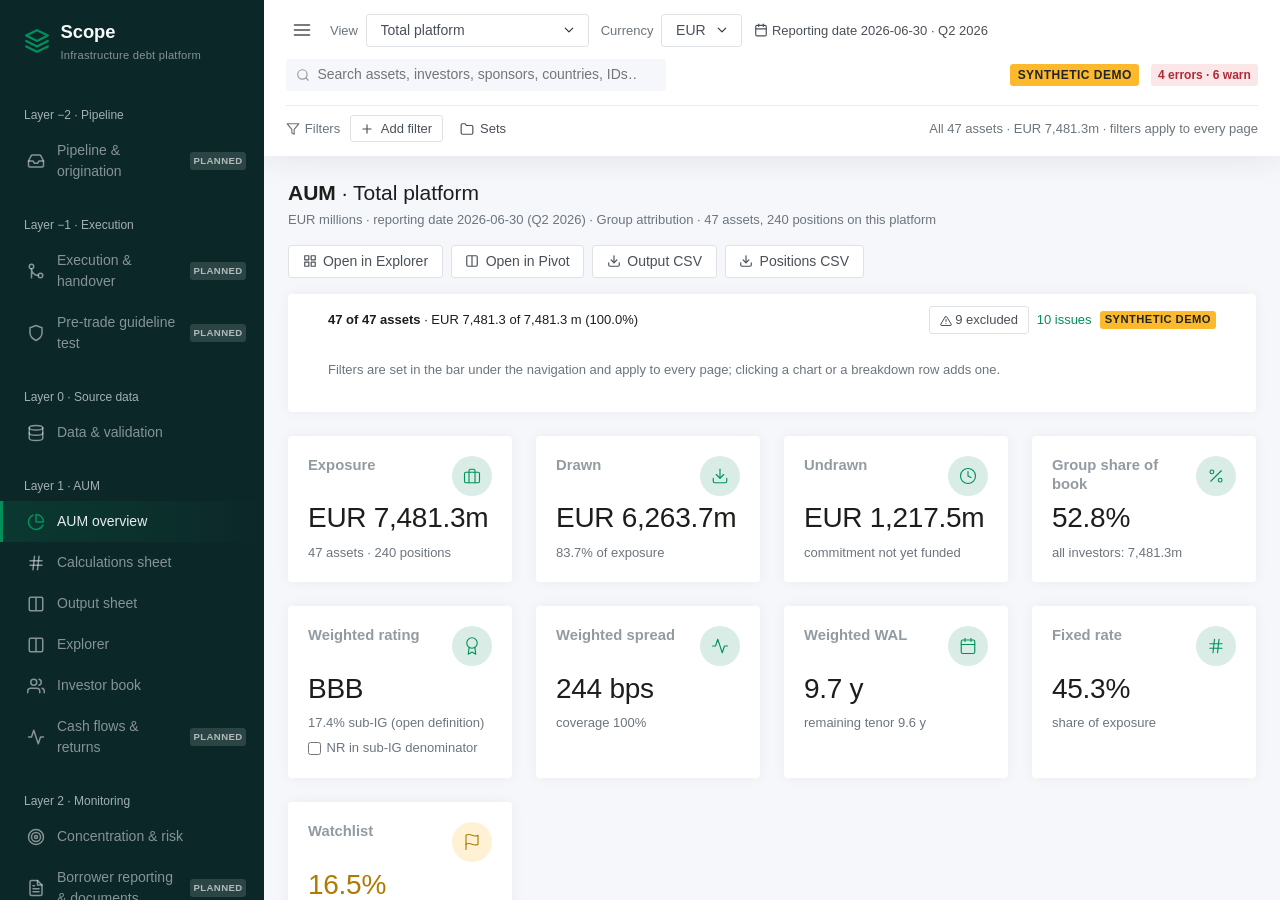
==== commit 62fc49a0: "Scope: infrastructure-debt portfolio platform Plain HTML, CSS and JavaScript, no build step. Reads t" ====
--- a/index.html
+++ b/index.html
@@ -7,7 +7,7 @@
 <meta name="viewport" content="width=device-width, initial-scale=1">
 <title>Scope · Infra debt platform</title>
 <meta name="description" content="Scope — infrastructure-debt portfolio management platform. AUM view (Layer 1) with the six-layer navigation.">
-<link rel="icon" href="data:image/svg+xml,%3Csvg xmlns='http://www.w3.org/2000/svg' viewBox='0 0 32 32'%3E%3Crect width='32' height='32' rx='4' fill='%230f7164'/%3E%3Ctext x='16' y='22' font-family='Inter,Arial' font-size='18' font-weight='700' fill='white' text-anchor='middle'%3ES%3C/text%3E%3C/svg%3E">
+<link rel="icon" href="data:image/svg+xml,%3Csvg xmlns='http://www.w3.org/2000/svg' viewBox='0 0 32 32'%3E%3Crect width='32' height='32' rx='4' fill='%2300915a'/%3E%3Ctext x='16' y='22' font-family='Inter,Arial' font-size='18' font-weight='700' fill='white' text-anchor='middle'%3ES%3C/text%3E%3C/svg%3E">
 <link rel="stylesheet" href="css/fonts.css">
 <link rel="stylesheet" href="css/scope.css">
 <link rel="stylesheet" href="css/grid.css">
@@ -16,8 +16,6 @@
 <link rel="stylesheet" href="css/investor.css">
 <link rel="stylesheet" href="css/filters.css">
 <link rel="stylesheet" href="css/data.css">
-<link rel="stylesheet" href="css/designer.css">
-<link rel="stylesheet" href="css/sheets.css">
 </head>
 <body>
 <div class="app" id="app">
@@ -38,22 +36,15 @@
 <script src="js/core/icons.js"></script>
 <script src="js/core/charts.js"></script>
 <script src="data/world-map.js"></script>
-<script src="data/europe-map.js"></script>
 <script src="js/core/charts-extra.js"></script>
 <script src="js/core/ui.js"></script>
 <script src="js/core/grid.js"></script>
 <!-- engines: aum (positions, assets, Output rows) → dataset (flat records + field registry) → pivot (cross-tab) -->
 <script src="js/calc/aum.js"></script>
 <script src="js/analysis/dataset.js"></script>
-<script src="js/analysis/sheets.js"></script>
 <script src="js/analysis/pivot.js"></script>
 <script src="js/analysis/lookthrough.js"></script>
 <script src="js/core/filters.js"></script>
-<script src="js/report/pptx.js"></script>
-<script src="js/report/house.js"></script>
-<script src="js/report/quarterly.js"></script>
-<script src="js/report/investor.js"></script>
-<script src="js/report/widgets.js"></script>
 <!-- embedded synthetic demo dataset (used when CSVs cannot be fetched, e.g. file://) -->
 <script src="data/demo.js"></script>
 <!-- modules: one file per business function; register themselves with Scope.registerModule -->
@@ -63,13 +54,9 @@
 <script src="js/modules/layer1-investors.js"></script>
 <script src="js/modules/layer1-investor.js"></script>
 <script src="js/modules/layer1-workbook.js"></script>
-<script src="js/modules/layer1-sheets.js"></script>
 <script src="js/modules/layer0-data.js"></script>
 <script src="js/modules/layer2-esg.js"></script>
 <script src="js/modules/layer2-concentration.js"></script>
-<script src="js/modules/layer2-writeups.js"></script>
-<script src="js/modules/layer3-reporting.js"></script>
-<script src="js/modules/layer3-designer.js"></script>
 <script src="js/modules/planned.js"></script>
 <!-- app shell -->
 <script src="js/app.js"></script>
--- a/css/scope.css
+++ b/css/scope.css
@@ -1,7 +1,6 @@
-/* Scope — AdminKit-style admin UI (Bootstrap 5 conventions) in the house PowerPoint theme's colours.
-   Brand tokens = the theme (Background 2 dark green #0F7164, Text 2 green #00A76C, Accent 1 teal #00A2A3, Accent 2 mint #8ACBBB,
-   Accent 3 blue-grey #939FA6, Accent 4 dark blue #17596F, Accent 5 red #C3454B, Accent 6 orange #F1885A, Text 1 charcoal #1D1D1B)
-   and the shades PowerPoint's colour picker lists under them. Change the --brand-* tokens below to restyle.
+/* Scope — AdminKit-style admin UI (Bootstrap 5 conventions) with the client brand colours.
+   Brand tokens: green #00915A, campaign green #008252, dark green #0C2728, blue-dianne #12494B, silver-tree #66B498,
+   pale tint #D9ECE5, near-black #1D1D1B. Change the --brand-* tokens below to restyle.
 
    Base stylesheet for the whole app, loaded by index.html after css/fonts.css and before css/grid.css and
    css/explorer.css (which build on the tokens below). Covers design tokens, page layout (sidebar, navbar,
@@ -10,23 +9,22 @@
 
 /* ---------- design tokens ---------- */
 :root {
-  /* brand: the theme's main colours and picker shades */
-  --brand-green: #0f7164; --brand-green-dark: #0b544a; --brand-green-darker: #073831; --brand-dark: #073831; --brand-dianne: #17596f;
-  --brand-silver-tree: #8acbbb; --brand-tint: #d0eae3; --brand-mint: #e7f4f1; --brand-black: #1d1d1b; --brand-grey: #575751;
-  --brand-bright: #00a76c; --brand-teal: #00a2a3; --brand-slate: #939fa6; --brand-red: #c3454b; --brand-orange: #f1885a;
-  /* bootstrap-style semantic, in theme colours */
-  --primary: var(--brand-green); --primary-hover: var(--brand-green-dark); --primary-rgb: 15,113,100; --primary-tint: var(--brand-tint);
-  --secondary: #7f7f7f; --success: #00a76c; --info: #00a2a3; --warning: #f1885a; --danger: #c3454b; --dark: #1d1d1b; --light: #f2f2f2;
-  --body-bg: #f2f2f2; --body-color: #343430; --heading-color: var(--brand-black); --muted: #7f7f7f; --muted-2: #a5a5a5;
-  --border-color: #d8d8d8; --border-light: #e9e9e7; --card-bg: #ffffff; --card-shadow: 0 0 0.875rem 0 rgba(29,29,27,.05);
-  --sidebar-bg: var(--brand-dark); --sidebar-color: rgba(233,235,237,.6); --sidebar-hover: rgba(233,235,237,.85); --sidebar-active: #e9ebed; --sidebar-header: #8acbbb; --sidebar-width: 264px;
+  /* brand */
+  --brand-green: #00915a; --brand-green-dark: #008252; --brand-green-darker: #006a45; --brand-dark: #0c2728; --brand-dianne: #12494b;
+  --brand-silver-tree: #66b498; --brand-tint: #d9ece5; --brand-mint: #e8fcf2; --brand-black: #1d1d1b; --brand-grey: #61696e;
+  /* bootstrap-style semantic */
+  --primary: var(--brand-green); --primary-hover: var(--brand-green-dark); --primary-rgb: 0,145,90; --primary-tint: var(--brand-tint);
+  --secondary: #6c757d; --success: #1cbb8c; --info: #17a2b8; --warning: #fcb92c; --danger: #dc3545; --dark: #212529; --light: #f5f7fb;
+  --body-bg: #f5f7fb; --body-color: #495057; --heading-color: var(--brand-black); --muted: #6c757d; --muted-2: #939ba2;
+  --border-color: #dee2e6; --border-light: #e9ecef; --card-bg: #ffffff; --card-shadow: 0 0 0.875rem 0 rgba(33,37,41,.05);
+  --sidebar-bg: var(--brand-dark); --sidebar-color: rgba(233,236,239,.55); --sidebar-hover: rgba(233,236,239,.8); --sidebar-active: #e9ecef; --sidebar-header: #a3b0b3; --sidebar-width: 264px;
   --radius: 0.25rem; --radius-sm: 0.2rem;
   --font: "Corporate Sans", "Helvetica Neue", Arial, -apple-system, BlinkMacSystemFont, "Segoe UI", Roboto, sans-serif;
-  /* charts: the theme's main colours, dark and light in turn (as the investor report's charts take them) */
-  --series-1: #0f7164; --series-2: #8acbbb; --series-3: #17596f; --series-4: #00a76c; --series-5: #939fa6; --series-6: #00a2a3; --series-7: #f1885a; --series-8: #c3454b;
-  --grid: #e9e9e7; --axis: #d8d8d8;
-  /* provenance tints (dark blue, orange and charcoal shades) */
-  --imported-bg: #c0e5f2; --imported-ink: #114253; --manual-bg: #fce7de; --manual-ink: #98370c; --calc-bg: #e9e9e7; --calc-ink: #575751;
+  /* charts: slot 1 = brand green; validated for colour-vision separation on white */
+  --series-1: #00915a; --series-2: #2c6fb0; --series-3: #d98b00; --series-4: #c8433a; --series-5: #8460b8; --series-6: #2e9fb5; --series-7: #9a9b2a; --series-8: #b0568f;
+  --grid: #e9ecef; --axis: #dee2e6;
+  /* provenance tints */
+  --imported-bg: #e3ecf6; --imported-ink: #1f4e82; --manual-bg: #fff3d6; --manual-ink: #7a4f00; --calc-bg: #e9ecef; --calc-ink: #495057;
 }
 
 /* ---------- base elements and utility classes ---------- */
@@ -58,9 +56,9 @@
 .sidebar-item.active > .sidebar-link { background: linear-gradient(90deg, rgba(var(--primary-rgb), .16), rgba(var(--primary-rgb), .1) 50%, transparent); border-left-color: var(--primary); color: var(--sidebar-active); }
 .sidebar-item.active > .sidebar-link .feather { color: var(--primary); }
 .sidebar-badge { margin-left: auto; font-size: .6rem; font-weight: 600; padding: .2em .4em; border-radius: var(--radius-sm); background: rgba(233,236,239,.14); color: rgba(233,236,239,.7); text-transform: uppercase; letter-spacing: .04em; }
-.sidebar-item.partial .sidebar-badge { background: rgba(var(--primary-rgb), .3); color: #d0eae3; }
+.sidebar-item.partial .sidebar-badge { background: rgba(var(--primary-rgb), .3); color: #cfe8dc; }
 .sidebar-cta { margin: 1.5rem; padding: 1rem 1.15rem; background: rgba(255,255,255,.06); border-radius: .3rem; color: var(--sidebar-color); font-size: .75rem; line-height: 1.5; }
-.sidebar-cta a { color: #d0eae3; }
+.sidebar-cta a { color: #cfe8dc; }
 .main { display: flex; flex-direction: column; flex: 1; min-width: 0; height: 100vh; background: var(--body-bg); overflow-y: auto; overflow-x: hidden; }
 .navbar { display: flex; align-items: center; flex-wrap: wrap; gap: .75rem; padding: .875rem 1.375rem; background: #fff; box-shadow: 0 0 2rem 0 rgba(33,37,41,.1); position: sticky; top: 0; z-index: 20; }
 .navbar .spacer { flex: 1; }
@@ -83,14 +81,12 @@
 .btn-primary { background: var(--primary); border-color: var(--primary); color: #fff; } .btn-primary:hover { background: var(--primary-hover); border-color: var(--brand-green-darker); color: #fff; }
 .btn-ghost { border-color: transparent; background: transparent; } .btn-ghost:hover { background: var(--light); border-color: transparent; }
 .btn-sm { padding: .2rem .6rem; font-size: .8125rem; }
-.btn-danger { color: var(--danger); } .btn-danger:hover { background: #f2d9db; border-color: #e7b4b7; color: #953035; }
+.btn-danger { color: var(--danger); } .btn-danger:hover { background: #fbe9eb; border-color: #f1b0b7; color: #b02a37; }
 .btn .feather { width: 14px; height: 14px; }
 .input, select.input { font-family: inherit; font-size: .875rem; line-height: 1.5; padding: .3rem .85rem; border-radius: var(--radius-sm); border: 1px solid var(--border-color); background: #fff; color: var(--body-color); }
 select.input { -webkit-appearance: none; appearance: none; padding-right: 2.2rem; background-image: url("data:image/svg+xml,%3csvg xmlns='http://www.w3.org/2000/svg' viewBox='0 0 16 16'%3e%3cpath fill='none' stroke='%23343a40' stroke-linecap='round' stroke-linejoin='round' stroke-width='2' d='m2 5 6 6 6-6'/%3e%3c/svg%3e"); background-repeat: no-repeat; background-position: right .75rem center; background-size: 14px 10px; }
 .input:focus { outline: 0; border-color: var(--brand-silver-tree); box-shadow: 0 0 0 .2rem rgba(var(--primary-rgb), .25); }
 textarea.input { min-height: 72px; width: 100%; resize: vertical; }
-/* a button that opens a checklist, drawn like a select (the navbar's Asset and Name dropdowns) */
-button.input.tb-dd { cursor: pointer; text-align: left; max-width: 230px; overflow: hidden; text-overflow: ellipsis; white-space: nowrap; padding-right: 2.2rem; background-image: url("data:image/svg+xml,%3csvg xmlns='http://www.w3.org/2000/svg' viewBox='0 0 16 16'%3e%3cpath fill='none' stroke='%23343a40' stroke-linecap='round' stroke-linejoin='round' stroke-width='2' d='m2 5 6 6 6-6'/%3e%3c/svg%3e"); background-repeat: no-repeat; background-position: right .75rem center; background-size: 14px 10px; }
 /* chips: toggle pills (UI.chip) and filter chips */
 .chip { font-family: inherit; font-size: .8125rem; padding: .2rem .6rem; border-radius: var(--radius-sm); border: 1px solid var(--border-color); background: #fff; color: var(--body-color); cursor: pointer; }
 .chip:hover { background: var(--light); }
@@ -105,9 +101,9 @@
 .badge-manual { background: var(--manual-bg); color: var(--manual-ink); }
 .badge-calc { background: var(--calc-bg); color: var(--calc-ink); }
 /* severity, status and dataset badges */
-.badge-error { background: rgba(195,69,75,.12); color: #953035; } .badge-warn { background: rgba(241,136,90,.2); color: #98370c; } .badge-info { background: rgba(0,162,163,.12); color: #005151; }
-.badge-ok { background: rgba(0,167,108,.14); color: #005335; } .badge-muted { background: var(--calc-bg); color: var(--muted); }
-.badge-synthetic { background: var(--warning); color: #1d1d1b; letter-spacing: .04em; }
+.badge-error { background: rgba(220,53,69,.12); color: #b02a37; } .badge-warn { background: rgba(252,185,44,.2); color: #7a4f00; } .badge-info { background: rgba(23,162,184,.12); color: #0c6b7a; }
+.badge-ok { background: rgba(28,187,140,.14); color: #0f7a5b; } .badge-muted { background: var(--calc-bg); color: var(--muted); }
+.badge-synthetic { background: var(--warning); color: #212529; letter-spacing: .04em; }
 .badge-primary { background: var(--primary); color: #fff; }
 .navbar .badge { font-size: .75rem; padding: .4em .6em; } .navbar a.badge:hover { text-decoration: none; filter: brightness(.96); }
 
@@ -119,10 +115,10 @@
 .stat { display: flex; align-items: center; justify-content: center; width: 40px; height: 40px; border-radius: 50%; background: var(--primary-tint); color: var(--primary); flex: none; }
 .stat .feather { width: 18px; height: 18px; stroke-width: 1.5; }
 /* tone: 'warn' recolours the icon circle and value */
-.kpi-warn .stat { background: rgba(241,136,90,.2); color: #98370c; }
+.kpi-warn .stat { background: rgba(252,185,44,.2); color: #b07a00; }
 .kpi-value { font-size: 1.75rem; font-weight: 500; color: var(--heading-color); margin-top: .35rem; line-height: 1.2; letter-spacing: -.01em; }
 .kpi-sub { font-size: .8125rem; color: var(--muted); margin-top: .5rem; }
-.kpi-warn .kpi-value { color: #98370c; }
+.kpi-warn .kpi-value { color: #b07a00; }
 
 /* ---------- cards / sections ---------- */
 .section { background: var(--card-bg); border-radius: var(--radius); box-shadow: var(--card-shadow); margin-bottom: 24px; min-width: 0; display: flex; flex-direction: column; }
@@ -223,26 +219,3 @@
 }
 /* print: hide navigation and controls, flatten cards and avoid splitting them across pages */
 @media print { .sidebar, .navbar, .tbl-toolbar, .page-actions { display: none !important; } .section, .kpi { box-shadow: none; border: 1px solid var(--border-color); break-inside: avoid; } }
-
-/* a selector with a choice in force (the Look-through dropdown) */
-.navbar .input.input-active, #topbar .input.input-active { border-color: var(--primary); box-shadow: 0 0 0 2px rgba(var(--primary-rgb), .18); }
-
-/* Asset write-ups: the box of the monitoring slide (colours come inline from the deck's palette) */
-.tbl tbody tr.active td { background: var(--primary-tint); }
-.wu-box { font-family: Arial, Helvetica, sans-serif; font-size: 12px; line-height: 1.35; border: 1px solid var(--border-color); max-width: 1100px; }
-.wu-head { display: grid; grid-template-columns: 60px 1fr 1.33fr; gap: 0 10px; color: #fff; font-weight: 700; padding: 6px 12px; }
-.wu-head .wu-desc { text-align: center; }
-.wu-body { display: grid; grid-template-columns: minmax(0, 1fr) minmax(0, 1.33fr); gap: 0 18px; padding: 10px 12px 14px; }
-.wu-left { overflow-x: auto; }
-@media (max-width: 1100px) { .wu-body { grid-template-columns: minmax(0, 1fr); gap: 12px; } .wu-head { grid-template-columns: 60px 1fr; } .wu-head .wu-desc { display: none; } }
-.wu-left { display: grid; grid-template-columns: 60px 1fr; align-content: start; gap: 4px 10px; }
-.wu-left .wu-name { font-weight: 700; }
-.wu-left .wu-ratios { grid-column: 1 / -1; margin: 6px 0 0 auto; border-collapse: collapse; font-style: italic; font-size: 11px; }
-.wu-ratios th, .wu-ratios td { padding: 3px 8px; text-align: center; font-weight: 400; }
-.wu-ratios tbody th { text-align: right; white-space: nowrap; }
-.wu-ratios td.boxed { border: 1px solid currentColor; min-width: 52px; background: #fff; }
-.wu-right p { margin: 0 0 4px; font-weight: 700; }
-.wu-right ul { list-style: none; margin: 0; padding: 0; }
-.wu-right li { position: relative; padding-left: 14px; margin: 0 0 2px; text-align: justify; }
-.wu-right li::before { content: "\25BA"; position: absolute; left: 0; top: 2px; font-size: 8px; color: currentColor; }
-.wu-right li.impact { font-weight: 700; }
--- a/css/grid.css
+++ b/css/grid.css
@@ -17,11 +17,11 @@
 .grid-search { min-width: 240px; padding-left: 1.9rem; font-size: .8125rem; padding-top: .25rem; padding-bottom: .25rem; }
 .grid-toolbar .btn-sm .feather { width: 13px; height: 13px; }
 .grid-chips { display: flex; align-items: center; gap: .35rem; flex-wrap: wrap; margin-bottom: .5rem; }
-.grid-chip { display: inline-flex; align-items: center; gap: .35rem; max-width: 360px; font-size: .78rem; padding: .15rem .3rem .15rem .55rem; border: 1px solid var(--grid-line); border-radius: var(--radius-sm, .2rem); background: var(--brand-mint, #e7f4f1); color: var(--heading-color, #1d1d1b); }
+.grid-chip { display: inline-flex; align-items: center; gap: .35rem; max-width: 360px; font-size: .78rem; padding: .15rem .3rem .15rem .55rem; border: 1px solid var(--grid-line); border-radius: var(--radius-sm, .2rem); background: var(--brand-mint, #e8fcf2); color: var(--heading-color, #1d1d1b); }
 .grid-chip-label { overflow: hidden; text-overflow: ellipsis; white-space: nowrap; }
 .grid-chip .badge { font-size: .65rem; }
 .grid-chip-x { display: inline-flex; align-items: center; justify-content: center; width: 18px; height: 18px; border: 0; background: transparent; color: var(--muted, #6c757d); cursor: pointer; border-radius: var(--radius-sm, .2rem); padding: 0; }
-.grid-chip-x:hover { background: rgba(0,0,0,.06); color: var(--danger, #c3454b); }
+.grid-chip-x:hover { background: rgba(0,0,0,.06); color: var(--danger, #dc3545); }
 .grid-chip-clear { font-size: .78rem; }
 .grid-status { display: flex; align-items: center; gap: 1rem; margin-top: .45rem; font-size: .78rem; color: var(--muted, #6c757d); font-variant-numeric: tabular-nums; }
 .grid-count { color: var(--body-color, #495057); }
@@ -32,7 +32,7 @@
    the scroller needs an explicit height (set inline from the grid's height option). table-layout: fixed makes the
    <colgroup> widths authoritative. */
 .grid-scroll { position: relative; overflow: auto; contain: strict; background: var(--grid-bg); border: 1px solid var(--grid-line); border-radius: var(--radius-sm, .2rem); outline: 0; }
-.grid-scroll:focus-visible { box-shadow: 0 0 0 .2rem rgba(var(--primary-rgb, 15,113,100), .25); }
+.grid-scroll:focus-visible { box-shadow: 0 0 0 .2rem rgba(var(--primary-rgb, 0,145,90), .25); }
 .grid-table { border-collapse: separate; border-spacing: 0; table-layout: fixed; min-width: 100%; font-size: .8125rem; color: var(--body-color, #495057); }
 .grid-table th, .grid-table td { box-sizing: border-box; white-space: nowrap; overflow: hidden; text-overflow: ellipsis; vertical-align: middle; border-bottom: 1px solid var(--grid-line-light); border-right: 1px solid transparent; padding: 0 .5rem; text-align: left; font-variant-numeric: tabular-nums; }
 .grid-table .grid-num { text-align: right; }
@@ -40,48 +40,48 @@
 
 /* header: sticky label row with sort indicator (CSS triangle + level number), funnel when filtered, resize handle */
 .grid-th { position: sticky; top: 0; z-index: 3; height: var(--grid-head-h); background: var(--grid-head-bg); color: var(--heading-color, #1d1d1b); font-weight: 600; font-size: .8125rem; border-bottom: 2px solid var(--grid-line) !important; cursor: pointer; user-select: none; }
-.grid-th:hover { color: var(--primary, #0f7164); }
+.grid-th:hover { color: var(--primary, #00915a); }
 .grid-th-inner { display: flex; align-items: center; gap: .3rem; min-width: 0; height: 100%; }
 .grid-num .grid-th-inner { flex-direction: row-reverse; }
 .grid-th-label { overflow: hidden; text-overflow: ellipsis; white-space: nowrap; min-width: 0; }
 .grid-th-unit { display: block; font-weight: 400; font-size: .68rem; color: var(--muted, #6c757d); line-height: 1; margin-top: 1px; }
 .grid-th.grid-num .grid-th-unit { text-align: right; }
-.grid-sort { flex: none; display: none; align-items: center; gap: 1px; font-size: .68rem; font-weight: 600; color: var(--primary, #0f7164); line-height: 1; }
+.grid-sort { flex: none; display: none; align-items: center; gap: 1px; font-size: .68rem; font-weight: 600; color: var(--primary, #00915a); line-height: 1; }
 .grid-sort::after { content: ''; display: inline-block; width: 0; height: 0; border-left: 4px solid transparent; border-right: 4px solid transparent; }
 .grid-sorted .grid-sort { display: inline-flex; }
 .grid-asc .grid-sort::after { border-bottom: 5px solid currentColor; }
 .grid-desc .grid-sort::after { border-top: 5px solid currentColor; }
-.grid-funnel { flex: none; display: none; color: var(--primary, #0f7164); line-height: 0; }
+.grid-funnel { flex: none; display: none; color: var(--primary, #00915a); line-height: 0; }
 .grid-funnel .feather { fill: currentColor; }
 .grid-filtered .grid-funnel { display: inline-block; }
 .grid-resizer { position: absolute; top: 0; right: -3px; width: 7px; height: 100%; cursor: col-resize; z-index: 4; }
-.grid-resizer:hover, .grid-resizing .grid-resizer { background: linear-gradient(to right, transparent 2px, var(--primary, #0f7164) 2px, var(--primary, #0f7164) 4px, transparent 4px); }
+.grid-resizer:hover, .grid-resizing .grid-resizer { background: linear-gradient(to right, transparent 2px, var(--primary, #00915a) 2px, var(--primary, #00915a) 4px, transparent 4px); }
 .grid-th { position: sticky; }
 .grid-th, .grid-filter-cell, .grid-foot-cell { position: sticky; }
 
 /* filter row: sticks directly under the header; --grid-head-h is measured by grid.js and set on the root */
 .grid-filter-cell { top: var(--grid-head-h); z-index: 3; background: var(--grid-head-bg); padding: 3px 4px; height: 30px; border-bottom: 1px solid var(--grid-line) !important; }
 .grid-filter { display: flex; align-items: stretch; height: 24px; border: 1px solid var(--grid-line); border-radius: var(--radius-sm, .2rem); background: #fff; overflow: hidden; }
-.grid-filter:focus-within { border-color: var(--brand-silver-tree, #8acbbb); box-shadow: 0 0 0 .15rem rgba(var(--primary-rgb, 15,113,100), .2); }
+.grid-filter:focus-within { border-color: var(--brand-silver-tree, #66b498); box-shadow: 0 0 0 .15rem rgba(var(--primary-rgb, 0,145,90), .2); }
 .grid-filter-input { flex: 1; min-width: 0; border: 0; padding: 0 .4rem; font-family: inherit; font-size: .76rem; color: var(--body-color, #495057); background: transparent; outline: 0; }
 .grid-filter-input::placeholder { color: #b0b6bb; }
-.grid-filter-input.invalid { color: var(--danger, #c3454b); }
+.grid-filter-input.invalid { color: var(--danger, #dc3545); }
 .grid-filter-btn { flex: none; width: 20px; border: 0; border-left: 1px solid var(--grid-line-light); background: #fff; color: var(--muted, #6c757d); cursor: pointer; padding: 0; display: inline-flex; align-items: center; justify-content: center; }
-.grid-filter-btn:hover { background: var(--light, #f5f7fb); color: var(--primary, #0f7164); }
-.grid-filtered .grid-filter { border-color: var(--primary, #0f7164); }
-.grid-has-values .grid-filter-btn { color: var(--primary, #0f7164); }
+.grid-filter-btn:hover { background: var(--light, #f5f7fb); color: var(--primary, #00915a); }
+.grid-filtered .grid-filter { border-color: var(--primary, #00915a); }
+.grid-has-values .grid-filter-btn { color: var(--primary, #00915a); }
 
 /* body rows (fixed height), cellClass tones, links; spacer rows stand in for the off-screen rows of the virtual window */
 .grid-row td { height: var(--grid-row-h); line-height: calc(var(--grid-row-h) - 1px); background: var(--grid-bg); }
 .grid-row:hover td { background: rgba(0,0,0,.035); }
-.grid-row.grid-active td { background: var(--brand-mint, #e7f4f1); box-shadow: inset 0 0 0 1px rgba(var(--primary-rgb, 15,113,100), .35); }
+.grid-row.grid-active td { background: var(--brand-mint, #e8fcf2); box-shadow: inset 0 0 0 1px rgba(var(--primary-rgb, 0,145,90), .35); }
 .grid-clickable { cursor: default; }
 .grid-cell.strong { font-weight: 500; color: var(--heading-color, #1d1d1b); }
 .grid-cell.dim { color: var(--muted, #6c757d); }
 .grid-cell.warn { color: #7a4f00; }
 .grid-cell.danger { color: #b02a37; }
 .grid-cell.ok { color: #0f7a5b; }
-.grid-link { color: var(--primary, #0f7164); }
+.grid-link { color: var(--primary, #00915a); }
 .grid-spacer td { padding: 0 !important; border: 0 !important; height: 0; line-height: 0; }
 .grid-spacer-td { display: table-cell; }
 .grid-empty { position: sticky; left: 0; display: flex; align-items: center; justify-content: center; gap: .75rem; padding: 2rem 1rem; color: var(--muted, #6c757d); font-size: .875rem; }
@@ -94,7 +94,7 @@
 .grid-th.grid-frozen, .grid-filter-cell.grid-frozen { z-index: 5; }
 .grid-foot-cell.grid-frozen { z-index: 4; }
 .grid-frozen-last { border-right: 1px solid var(--grid-line) !important; box-shadow: 4px 0 6px -4px rgba(33,37,41,.18); }
-.grid-row.grid-active .grid-frozen { background: var(--brand-mint, #e7f4f1); }
+.grid-row.grid-active .grid-frozen { background: var(--brand-mint, #e8fcf2); }
 .grid-row:hover .grid-frozen { background: #f6f6f6; }
 
 /* footer totals: sticky at the bottom; the aggregate menu button appears on hover */
@@ -103,7 +103,7 @@
 .grid-foot-val { display: inline-block; max-width: calc(100% - 20px); overflow: hidden; text-overflow: ellipsis; vertical-align: middle; }
 .grid-foot-btn { float: right; margin-top: calc((var(--grid-row-h) - 18px) / 2); width: 16px; height: 18px; border: 0; background: transparent; color: var(--muted-2, #939ba2); cursor: pointer; padding: 0; display: inline-flex; align-items: center; justify-content: center; opacity: 0; border-radius: var(--radius-sm, .2rem); }
 .grid-foot-cell:hover .grid-foot-btn, .grid-foot-btn:focus-visible { opacity: 1; }
-.grid-foot-btn:hover { color: var(--primary, #0f7164); background: rgba(0,0,0,.05); }
+.grid-foot-btn:hover { color: var(--primary, #00915a); background: rgba(0,0,0,.05); }
 .grid-num .grid-foot-btn { float: left; margin-right: .2rem; }
 
 /* ---------- popovers (value picker, column chooser, menus) ---------- */
@@ -119,7 +119,7 @@
 .grid-pick-inner { position: relative; }
 .grid-pick { position: absolute; left: 0; right: 0; height: 26px; display: flex; align-items: center; gap: .5rem; padding: 0 .75rem; cursor: pointer; font-size: .8125rem; white-space: nowrap; }
 .grid-pick:hover { background: var(--light, #f5f7fb); }
-.grid-pick input { margin: 0; accent-color: var(--primary, #0f7164); flex: none; }
+.grid-pick input { margin: 0; accent-color: var(--primary, #00915a); flex: none; }
 .grid-pick-label { flex: 1; min-width: 0; overflow: hidden; text-overflow: ellipsis; }
 .grid-pick-count { color: var(--muted, #6c757d); font-variant-numeric: tabular-nums; font-size: .75rem; }
 .grid-pick.zero .grid-pick-label, .grid-pick.zero .grid-pick-count { color: var(--muted-2, #939ba2); }
@@ -132,13 +132,13 @@
 .grid-chooser-row:hover { background: var(--light, #f5f7fb); }
 .grid-chooser-row.off .grid-chooser-label > span:first-of-type { color: var(--muted, #6c757d); }
 .grid-chooser-label { display: flex; align-items: center; gap: .5rem; min-width: 0; cursor: pointer; flex: 1; }
-.grid-chooser-label input { margin: 0; accent-color: var(--primary, #0f7164); }
+.grid-chooser-label input { margin: 0; accent-color: var(--primary, #00915a); }
 .grid-chooser-label > span:first-of-type { overflow: hidden; text-overflow: ellipsis; white-space: nowrap; }
 .grid-chooser-label .badge { font-size: .62rem; }
 .grid-chooser-actions { display: inline-flex; gap: 2px; flex: none; opacity: .55; }
 .grid-chooser-row:hover .grid-chooser-actions { opacity: 1; }
 .grid-mini { display: inline-flex; align-items: center; justify-content: center; min-width: 22px; height: 22px; padding: 0 .3rem; border: 1px solid var(--grid-line); border-radius: var(--radius-sm, .2rem); background: #fff; color: var(--body-color, #495057); cursor: pointer; font-family: inherit; font-size: .7rem; }
-.grid-mini:hover:not(:disabled) { background: var(--light, #f5f7fb); color: var(--primary, #0f7164); border-color: #ced4da; }
+.grid-mini:hover:not(:disabled) { background: var(--light, #f5f7fb); color: var(--primary, #00915a); border-color: #ced4da; }
 .grid-mini:disabled { opacity: .4; cursor: default; }
 .grid-caret { display: inline-block; width: 0; height: 0; border-left: 4px solid transparent; border-right: 4px solid transparent; }
 .grid-caret-up { border-bottom: 5px solid currentColor; } .grid-caret-down { border-top: 5px solid currentColor; }
@@ -146,7 +146,7 @@
 .grid-menu { display: flex; flex-direction: column; padding: .3rem 0; min-width: 200px; }
 .grid-menu-item { display: flex; align-items: center; gap: .5rem; width: 100%; text-align: left; padding: .35rem .85rem; border: 0; background: transparent; color: var(--body-color, #495057); font-family: inherit; font-size: .8125rem; cursor: pointer; }
 .grid-menu-item:hover:not(.disabled) { background: var(--light, #f5f7fb); color: var(--heading-color, #1d1d1b); }
-.grid-menu-item.active { color: var(--primary, #0f7164); font-weight: 500; }
+.grid-menu-item.active { color: var(--primary, #00915a); font-weight: 500; }
 .grid-menu-item.disabled { color: var(--muted-2, #939ba2); cursor: default; }
 .grid-menu-icon { display: inline-block; width: 13px; }
 .grid-menu-item .feather { width: 13px; height: 13px; color: var(--muted, #6c757d); }
--- a/css/filters.css
+++ b/css/filters.css
@@ -9,7 +9,7 @@
 .fb-chip-label { border: 0; background: none; font: inherit; font-size: .8125rem; color: var(--brand-dianne); padding: .15rem .5rem; cursor: pointer; max-width: 360px; white-space: nowrap; overflow: hidden; text-overflow: ellipsis; }
 .fb-chip-label:hover { background: rgba(var(--primary-rgb), .12); }
 .fb-chip-x { border: 0; border-left: 1px solid rgba(var(--primary-rgb), .3); background: none; color: var(--brand-dianne); padding: 0 .35rem; cursor: pointer; display: inline-flex; align-items: center; }
-.fb-chip-x:hover { background: rgba(195,69,75,.12); color: var(--danger); }
+.fb-chip-x:hover { background: rgba(220,53,69,.12); color: var(--danger); }
 .fb-summary { margin-left: auto; color: var(--muted); white-space: nowrap; }
 .fb-summary strong { color: var(--heading-color); font-weight: 600; }
 
--- a/css/data.css
+++ b/css/data.css
@@ -52,7 +52,9 @@
 .dp-wrap { white-space: normal; max-width: 320px; }
 .dp-pick { display: flex; align-items: center; gap: .35rem; }
 .dp-select { font-size: .8125rem; padding: .15rem 2rem .15rem .5rem; max-width: 250px; background-position: right .5rem center; }
+.dp-num { width: 90px; font-size: .8125rem; padding: .15rem .5rem; text-align: right; }
 .dp-row-actions { display: flex; gap: .35rem; justify-content: flex-end; align-items: center; }
+.dp-row-actions.dp-left { justify-content: flex-start; }
 
 /* ---------- mapping tables and preview ---------- */
 .dp-maptable td { vertical-align: top; }
@@ -77,6 +79,11 @@
 .dp-field-row label { margin: 0; font-size: .875rem; }
 .dp-sub { margin-top: 1.25rem; }
 .dp-sub h3 { font-size: .875rem; color: var(--heading-color); margin-bottom: .5rem; }
+.dp-modes { display: flex; flex-direction: column; gap: .5rem; margin-bottom: 1rem; }
+.dp-modes label { display: flex; gap: .55rem; align-items: baseline; cursor: pointer; font-size: .875rem; }
+.dp-custom { border-top: 1px solid var(--border-light); padding-top: .75rem; }
+.dp-custom .tbl th { cursor: default; }
+.dp-disabled { opacity: .45; pointer-events: none; }
 
 /* ---------- modals: paste and export ---------- */
 textarea.dp-paste, textarea.dp-code { font-family: SFMono-Regular, Menlo, Monaco, Consolas, "Liberation Mono", monospace; font-size: .75rem; line-height: 1.45; white-space: pre; overflow: auto; }
@@ -109,7 +116,11 @@
   .dp-select { max-width: 220px; }
 }
 
-/* ---------- setup: the Ownership card and the numbered steps ---------- */
+/* ---- fund unit holders editor ---- */
+.dp-holders { display: flex; flex-direction: column; gap: .4rem; margin: .5rem 0; }
+.dp-holder .dp-select { min-width: 180px; }
+
+/* ---------- setup: Scope Settings card and numbered steps ---------- */
 .dp-page a.btn:hover { text-decoration: none; }
 .dp-intro-text { margin: 0 0 .65rem; max-width: 860px; color: var(--heading-color); }
 .dp-intro-status { display: flex; flex-wrap: wrap; align-items: center; gap: .3rem; font-size: .8125rem; margin-bottom: .85rem; }
@@ -123,7 +134,7 @@
 .dp-step-num { flex: none; display: inline-flex; align-items: center; justify-content: center; width: 26px; height: 26px; margin-top: -2px;
   border: 1px solid var(--border-color); border-radius: 2px; background: #fff; color: var(--muted); font-size: .8125rem; font-weight: 600; font-variant-numeric: tabular-nums; }
 .dp-step-done .dp-step-num { background: var(--primary); border-color: var(--primary); color: #fff; }
-.dp-step-attention .dp-step-num { background: rgba(241,136,90,.14); border-color: var(--warning); color: #98370c; }
+.dp-step-attention .dp-step-num { background: rgba(252,185,44,.14); border-color: var(--warning); color: #7a4f00; }
 .dp-step-fig { margin: 0 0 .65rem; font-size: .875rem; color: var(--heading-color); }
 .dp-step-list { list-style: none; margin: 0 0 .85rem; padding: 0; font-size: .8125rem; }
 .dp-step-list li { padding: .2rem 0; }
@@ -131,6 +142,7 @@
 .dp-step-hint { margin: .6rem 0 0; }
 .dp-step-tools + .dp-step-hint { margin: -.25rem 0 .75rem; }
 .dp-step-wait { margin: 0; }
+.dp-step-help p { margin: 0 0 .4rem; font-size: .875rem; }
 .dp-step-notice { margin-bottom: .75rem; box-shadow: none; border: 1px solid var(--border-light); }
 .dp-step-foot { display: flex; flex-wrap: wrap; justify-content: space-between; gap: .4rem 1rem; margin-top: .85rem; padding-top: .75rem; border-top: 1px solid var(--border-light); font-size: .8125rem; }
 .dp-step-body > div > .notice:first-child { box-shadow: none; border-top: 1px solid var(--border-light); border-right: 1px solid var(--border-light); border-bottom: 1px solid var(--border-light); }
@@ -150,24 +162,71 @@
 .dp-sl-tables { display: block; color: var(--muted); }
 .dp-sheet.dp-optional { box-shadow: inset 3px 0 0 var(--border-color), var(--card-shadow); }
 
+/* investors table (step 3) */
+.dp-inv-scroll, .dp-views-scroll { max-height: none; }
+.dp-inv th { cursor: default; }
+.dp-inv th:hover { color: var(--heading-color); }
 .dp-in { font-size: .8125rem; padding: .15rem .5rem; }
-.input.dp-changed { background-color: var(--manual-bg); border-color: #f6b79b; }
-
+.dp-in-name { width: 210px; max-width: 46vw; }
+.input.dp-changed { background-color: var(--manual-bg); border-color: #ecd59b; }
+.tbl tbody tr.dp-row-warn > td { background: rgba(252,185,44,.08); }
+.tbl tbody tr.dp-row-bad > td { background: rgba(220,53,69,.06); }
+.dp-views th { cursor: default; }
+.dp-views th:hover { color: var(--heading-color); }
+
+/* weights grid (step 4): sticky row names and column header, scrolls inside the card */
+.dp-lt-wrap { overflow: auto; max-height: 70vh; border: 1px solid var(--border-color); background: #fff; -webkit-overflow-scrolling: touch; overscroll-behavior-x: contain; }
+.dp-lt { border-collapse: separate; border-spacing: 0; min-width: 100%; font-size: .8125rem; color: var(--body-color); }
+.dp-lt th, .dp-lt td { padding: 0; border-right: 1px solid var(--border-light); border-bottom: 1px solid var(--border-light); white-space: nowrap; vertical-align: middle; }
+.dp-lt thead th { position: sticky; top: 0; z-index: 2; min-width: 96px; max-width: 170px; padding: .4rem .55rem; background: var(--light); color: var(--heading-color); font-weight: 600; text-align: right; vertical-align: bottom; white-space: normal; border-bottom: 1px solid var(--border-color); }
+.dp-lt .dp-lt-rowh { position: sticky; left: 0; z-index: 1; min-width: 180px; max-width: 250px; padding: .3rem .65rem; background: #fff; color: var(--heading-color); font-weight: 500; text-align: left; white-space: normal; border-right: 1px solid var(--border-color); }
+.dp-lt thead th.dp-lt-corner { z-index: 3; background: var(--light); text-align: left; }
 .dp-lt-sub { display: block; font-size: .75rem; font-weight: 400; color: var(--muted); }
+.dp-lt td { text-align: right; }
+.dp-lt td.dp-lt-has { background: var(--brand-mint); }
+.dp-lt td.dp-lt-self { background: repeating-linear-gradient(135deg, var(--light) 0 4px, #fff 4px 8px); }
+.dp-lt-cell { display: block; width: 100%; min-width: 88px; margin: 0; padding: .4rem .55rem; border: 0; border-radius: 0; background: transparent; color: var(--heading-color); font: inherit; font-variant-numeric: tabular-nums; text-align: right; }
+.dp-lt-cell:hover { background: rgba(0,0,0,.03); }
+.dp-lt-cell:focus { outline: 0; background: #fff; box-shadow: inset 0 0 0 2px var(--primary); }
+.dp-lt tbody tr:focus-within > .dp-lt-rowh { background: #f1f9f5; }
+.dp-lt-unknown .dp-lt-rowh { color: var(--muted); }
+.dp-lt tfoot th, .dp-lt tfoot td { padding: .35rem .55rem; background: var(--light); font-weight: 500; color: var(--heading-color); }
+.dp-lt tfoot .dp-lt-rowh { background: var(--light); font-weight: 600; }
+.dp-lt tfoot tr:first-child > * { border-top: 2px solid var(--border-color); }
+.dp-lt-check { display: inline-flex; align-items: center; gap: .3rem; font-variant-numeric: tabular-nums; }
+.dp-lt-src { display: inline-flex; align-items: center; gap: .2rem; }
+.dp-lt-src .btn { padding: .1rem .3rem; }
+.dp-neg { color: var(--danger) !important; font-weight: 600; }
+.dp-lt-notes { margin: .75rem 0 0; }
 .dp-check-sum { display: flex; flex-wrap: wrap; gap: .4rem 1.25rem; margin-bottom: .65rem; font-size: .875rem; color: var(--heading-color); }
 
 @media (max-width: 575px) {
   .dp-sheetlist { grid-template-columns: max-content minmax(0, 1fr); }
   .dp-sl-src { grid-column: 2; margin-bottom: .2rem; }
+  .dp-lt .dp-lt-rowh { min-width: 118px; max-width: 150px; padding: .3rem .5rem; }
+  .dp-lt thead th { min-width: 84px; }
+  .dp-lt-cell { min-width: 76px; }
+  .dp-in-name { width: 150px; }
+  .dp-inv .dp-inv-id { display: none; }
+  .dp-inv .dp-inv-name { position: sticky; left: 0; z-index: 1; background: #fff; max-width: 110px; white-space: normal; box-shadow: inset -1px 0 0 var(--border-light); }
+  .dp-inv thead .dp-inv-name { z-index: 3; }
+  .tbl tbody tr.dp-row-warn > td.dp-inv-name { background: #fffaf0; }
 }
 
-/* the Formulas tab: one row per calculation step or view formula */
+/* view formulas (step 4 and the Formulas tab) */
+.dp-gap-title-2 { margin-top: 1.1rem; }
+.dp-formulas { display: flex; flex-direction: column; gap: .35rem; }
 .dp-formula-row { display: grid; grid-template-columns: minmax(180px, 260px) auto minmax(0, 1fr) auto; gap: .4rem .6rem; align-items: center; padding: .35rem .5rem; border: 1px solid var(--border-light); border-radius: var(--radius); background: #fff; }
+.dp-formula-row-empty { border-color: rgba(252,185,44,.6); background: #fffcf4; }
 .dp-formula-fixed { background: var(--light); }
 .dp-formula-name { min-width: 0; font-size: .8125rem; color: var(--heading-color); }
 .dp-formula-name .dp-lt-sub { white-space: normal; }
 .dp-formula-eq { color: var(--muted); font-weight: 600; }
+.dp-formula-in { font-family: SFMono-Regular, Menlo, Monaco, Consolas, "Liberation Mono", monospace; font-size: .8125rem; padding: .3rem .55rem; min-width: 0; }
+.dp-formula-in.dp-formula-empty { border-color: var(--warning); }
 .dp-formula-text { font-family: SFMono-Regular, Menlo, Monaco, Consolas, "Liberation Mono", monospace; font-size: .8125rem; color: var(--heading-color); overflow-wrap: anywhere; }
+.dp-formula-tools { min-width: 28px; }
+.dp-formula-tools .btn { padding: .1rem .3rem; }
 .dp-param { display: inline-flex; align-items: center; gap: .35rem; vertical-align: middle; }
 .dp-steps-table td { vertical-align: top; }
 .dp-steps-table .dp-formula-cell { max-width: 520px; font-family: SFMono-Regular, Menlo, Monaco, Consolas, "Liberation Mono", monospace; font-size: .78rem; white-space: normal; }
@@ -186,7 +245,7 @@
 .dp-month { margin-top: .9rem; padding-top: .75rem; border-top: 1px solid var(--border-light); font-size: .8125rem; display: flex; flex-direction: column; gap: .35rem; }
 .dp-month-prev { display: flex; flex-wrap: wrap; align-items: center; gap: .4rem .75rem; }
 .dp-month .dp-step-tools { margin: .35rem 0 0; }
-@media (max-width: 575px) { .dp-form-row { grid-template-columns: 1fr; } .dp-form-row > .small { grid-column: 1; } }
+@media (max-width: 575px) { .dp-form-row { grid-template-columns: 1fr; } .dp-form-row > .small { grid-column: 1; } .dp-wt .dp-lt-rowh { min-width: 150px; max-width: 190px; } }
 
 /* diagnosis notice */
 .dp-diagnosis { display: flex; align-items: flex-start; justify-content: space-between; gap: .75rem 1.25rem; flex-wrap: wrap; }
@@ -202,22 +261,3 @@
 .wb-letters { font-family: SFMono-Regular, Menlo, Monaco, Consolas, "Liberation Mono", monospace; color: var(--muted); font-size: .75rem; }
 .wb-formula code { font-size: .75rem; color: var(--body-color); white-space: normal; overflow-wrap: anywhere; }
 @media (max-width: 767px) { .wb-formula { grid-template-columns: 44px minmax(0, 1fr); } .wb-formula code { grid-column: 1 / -1; } }
-
-/* ---------- the Ownership grid (Setup step 4) ---------- */
-.og-wrap { overflow: auto; max-height: 70vh; border: 1px solid var(--border-color); border-radius: 6px; background: #fff; margin: 8px 0; }
-table.og { border-collapse: separate; border-spacing: 0; font-size: 12px; }
-table.og th, table.og td { border-right: 1px solid #edf0f5; border-bottom: 1px solid #edf0f5; padding: 0; height: 28px; }
-table.og thead th { position: sticky; top: 0; z-index: 2; background: #f6f8fb; font-weight: 600; color: #495057; vertical-align: bottom; }
-table.og th.og-col { min-width: 74px; max-width: 96px; padding: 6px 6px; text-align: center; white-space: normal; line-height: 1.2; font-size: 11.5px; }
-table.og th.og-view { color: #17596f; }
-table.og th.og-corner { left: 0; z-index: 3; text-align: left; padding: 6px 10px; font-weight: 500; color: #868e96; min-width: 200px; }
-table.og th.og-row { position: sticky; left: 0; z-index: 1; background: #fff; text-align: left; padding: 0 6px 0 10px; white-space: nowrap; font-weight: 600; min-width: 200px; }
-table.og th.og-row .badge { margin-left: 6px; }
-table.og th.og-row .og-x { padding: 0 4px; margin-left: 4px; }
-table.og tr.og-group th.og-row, table.og tr.og-group td { background: #e9ebed; }
-table.og td.og-self { text-align: center; color: #adb5bd; background: #f8f9fa; font-size: 11px; }
-table.og td.og-on { background: #e7f4f1; }
-table.og input.og-in { width: 74px; height: 27px; border: 0; background: transparent; text-align: right; padding: 0 8px; font: inherit; font-variant-numeric: tabular-nums; }
-table.og input.og-in:focus { outline: 2px solid #17596f; outline-offset: -2px; background: #fff; }
-.og-views { font-size: 12.5px; color: #495057; margin-top: 6px; line-height: 1.9; }
-.og-view-chip { display: inline-block; background: #f6f8fb; border: 1px solid #e9ecef; border-radius: 4px; padding: 0 8px; margin: 0 6px 4px 0; }
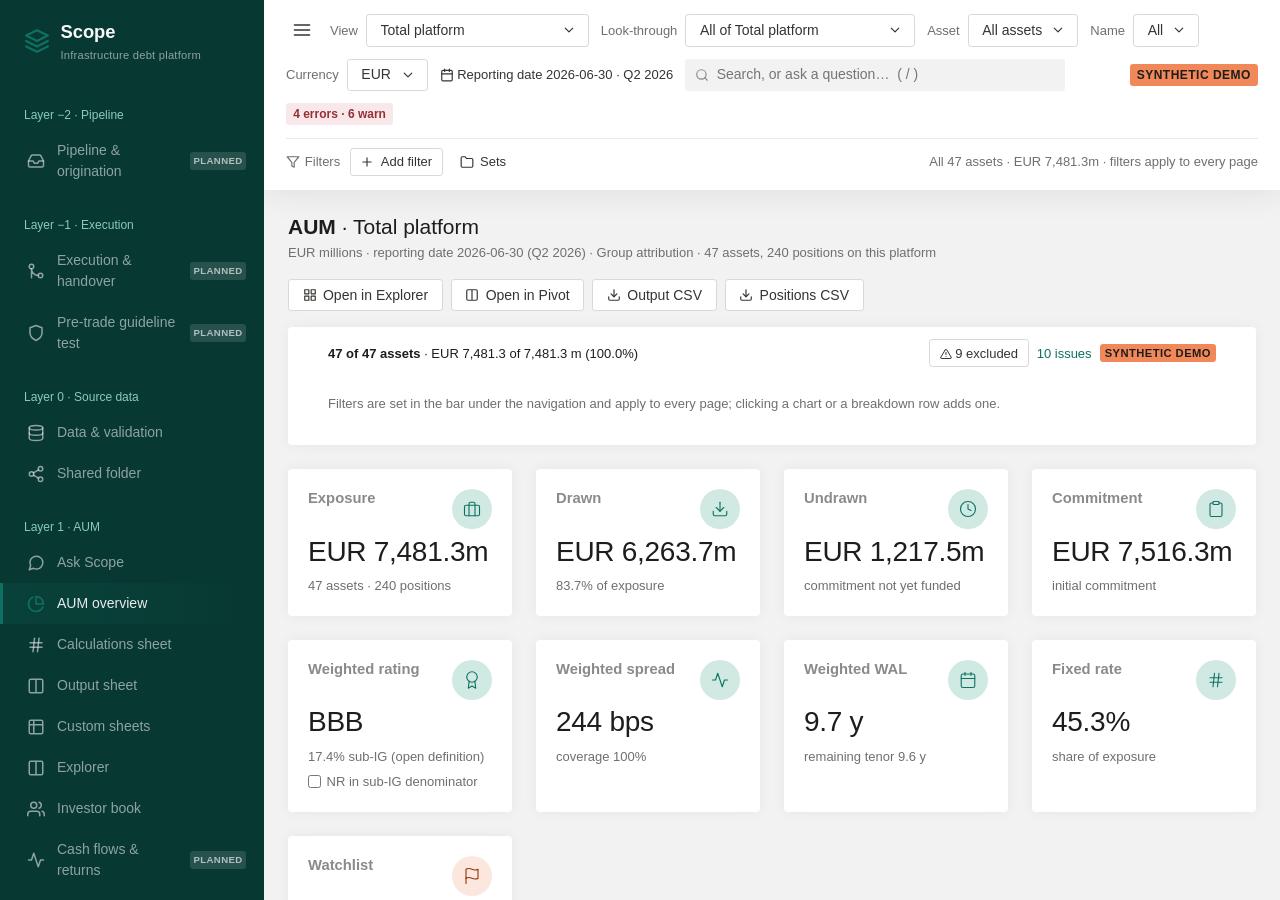
==== commit 722e6137: "Scope: infrastructure-debt portfolio platform Plain HTML, CSS and JavaScript, no build step. Reads t" ====
--- a/index.html
+++ b/index.html
@@ -7,7 +7,7 @@
 <meta name="viewport" content="width=device-width, initial-scale=1">
 <title>Scope · Infra debt platform</title>
 <meta name="description" content="Scope — infrastructure-debt portfolio management platform. AUM view (Layer 1) with the six-layer navigation.">
-<link rel="icon" href="data:image/svg+xml,%3Csvg xmlns='http://www.w3.org/2000/svg' viewBox='0 0 32 32'%3E%3Crect width='32' height='32' rx='4' fill='%2300915a'/%3E%3Ctext x='16' y='22' font-family='Inter,Arial' font-size='18' font-weight='700' fill='white' text-anchor='middle'%3ES%3C/text%3E%3C/svg%3E">
+<link rel="icon" href="data:image/svg+xml,%3Csvg xmlns='http://www.w3.org/2000/svg' viewBox='0 0 32 32'%3E%3Crect width='32' height='32' rx='4' fill='%230f7164'/%3E%3Ctext x='16' y='22' font-family='Inter,Arial' font-size='18' font-weight='700' fill='white' text-anchor='middle'%3ES%3C/text%3E%3C/svg%3E">
 <link rel="stylesheet" href="css/fonts.css">
 <link rel="stylesheet" href="css/scope.css">
 <link rel="stylesheet" href="css/grid.css">
@@ -16,6 +16,9 @@
 <link rel="stylesheet" href="css/investor.css">
 <link rel="stylesheet" href="css/filters.css">
 <link rel="stylesheet" href="css/data.css">
+<link rel="stylesheet" href="css/designer.css">
+<link rel="stylesheet" href="css/sheets.css">
+<link rel="stylesheet" href="css/ask.css">
 </head>
 <body>
 <div class="app" id="app">
@@ -32,19 +35,31 @@
 <script src="js/core/csv.js"></script>
 <script src="js/inputs/workbook.js"></script>
 <script src="js/core/store.js"></script>
+<script src="js/core/drive-vc.js"></script>
+<script src="js/core/shared.js"></script>
 <script src="js/core/registry.js"></script>
 <script src="js/core/icons.js"></script>
 <script src="js/core/charts.js"></script>
 <script src="data/world-map.js"></script>
+<script src="data/europe-map.js"></script>
 <script src="js/core/charts-extra.js"></script>
 <script src="js/core/ui.js"></script>
 <script src="js/core/grid.js"></script>
 <!-- engines: aum (positions, assets, Output rows) → dataset (flat records + field registry) → pivot (cross-tab) -->
 <script src="js/calc/aum.js"></script>
 <script src="js/analysis/dataset.js"></script>
+<script src="js/analysis/sheets.js"></script>
+<script src="js/analysis/workbook-layout.js"></script>
+<script src="js/analysis/tieout.js"></script>
 <script src="js/analysis/pivot.js"></script>
 <script src="js/analysis/lookthrough.js"></script>
+<script src="js/analysis/ask.js"></script>
 <script src="js/core/filters.js"></script>
+<script src="js/report/pptx.js"></script>
+<script src="js/report/house.js"></script>
+<script src="js/report/quarterly.js"></script>
+<script src="js/report/investor.js"></script>
+<script src="js/report/widgets.js"></script>
 <!-- embedded synthetic demo dataset (used when CSVs cannot be fetched, e.g. file://) -->
 <script src="data/demo.js"></script>
 <!-- modules: one file per business function; register themselves with Scope.registerModule -->
@@ -54,9 +69,15 @@
 <script src="js/modules/layer1-investors.js"></script>
 <script src="js/modules/layer1-investor.js"></script>
 <script src="js/modules/layer1-workbook.js"></script>
+<script src="js/modules/layer1-sheets.js"></script>
+<script src="js/modules/layer1-ask.js"></script>
 <script src="js/modules/layer0-data.js"></script>
+<script src="js/modules/layer0-shared.js"></script>
 <script src="js/modules/layer2-esg.js"></script>
 <script src="js/modules/layer2-concentration.js"></script>
+<script src="js/modules/layer2-writeups.js"></script>
+<script src="js/modules/layer3-reporting.js"></script>
+<script src="js/modules/layer3-designer.js"></script>
 <script src="js/modules/planned.js"></script>
 <!-- app shell -->
 <script src="js/app.js"></script>
--- a/css/scope.css
+++ b/css/scope.css
@@ -1,6 +1,7 @@
-/* Scope — AdminKit-style admin UI (Bootstrap 5 conventions) with the client brand colours.
-   Brand tokens: green #00915A, campaign green #008252, dark green #0C2728, blue-dianne #12494B, silver-tree #66B498,
-   pale tint #D9ECE5, near-black #1D1D1B. Change the --brand-* tokens below to restyle.
+/* Scope — AdminKit-style admin UI (Bootstrap 5 conventions) in the house PowerPoint theme's colours.
+   Brand tokens = the theme (Background 2 dark green #0F7164, Text 2 green #00A76C, Accent 1 teal #00A2A3, Accent 2 mint #8ACBBB,
+   Accent 3 blue-grey #939FA6, Accent 4 dark blue #17596F, Accent 5 red #C3454B, Accent 6 orange #F1885A, Text 1 charcoal #1D1D1B)
+   and the shades PowerPoint's colour picker lists under them. Change the --brand-* tokens below to restyle.
 
    Base stylesheet for the whole app, loaded by index.html after css/fonts.css and before css/grid.css and
    css/explorer.css (which build on the tokens below). Covers design tokens, page layout (sidebar, navbar,
@@ -9,22 +10,23 @@
 
 /* ---------- design tokens ---------- */
 :root {
-  /* brand */
-  --brand-green: #00915a; --brand-green-dark: #008252; --brand-green-darker: #006a45; --brand-dark: #0c2728; --brand-dianne: #12494b;
-  --brand-silver-tree: #66b498; --brand-tint: #d9ece5; --brand-mint: #e8fcf2; --brand-black: #1d1d1b; --brand-grey: #61696e;
-  /* bootstrap-style semantic */
-  --primary: var(--brand-green); --primary-hover: var(--brand-green-dark); --primary-rgb: 0,145,90; --primary-tint: var(--brand-tint);
-  --secondary: #6c757d; --success: #1cbb8c; --info: #17a2b8; --warning: #fcb92c; --danger: #dc3545; --dark: #212529; --light: #f5f7fb;
-  --body-bg: #f5f7fb; --body-color: #495057; --heading-color: var(--brand-black); --muted: #6c757d; --muted-2: #939ba2;
-  --border-color: #dee2e6; --border-light: #e9ecef; --card-bg: #ffffff; --card-shadow: 0 0 0.875rem 0 rgba(33,37,41,.05);
-  --sidebar-bg: var(--brand-dark); --sidebar-color: rgba(233,236,239,.55); --sidebar-hover: rgba(233,236,239,.8); --sidebar-active: #e9ecef; --sidebar-header: #a3b0b3; --sidebar-width: 264px;
+  /* brand: the theme's main colours and picker shades */
+  --brand-green: #0f7164; --brand-green-dark: #0b544a; --brand-green-darker: #073831; --brand-dark: #073831; --brand-dianne: #17596f;
+  --brand-silver-tree: #8acbbb; --brand-tint: #d0eae3; --brand-mint: #e7f4f1; --brand-black: #1d1d1b; --brand-grey: #575751;
+  --brand-bright: #00a76c; --brand-teal: #00a2a3; --brand-slate: #939fa6; --brand-red: #c3454b; --brand-orange: #f1885a;
+  /* bootstrap-style semantic, in theme colours */
+  --primary: var(--brand-green); --primary-hover: var(--brand-green-dark); --primary-rgb: 15,113,100; --primary-tint: var(--brand-tint);
+  --secondary: #7f7f7f; --success: #00a76c; --info: #00a2a3; --warning: #f1885a; --danger: #c3454b; --dark: #1d1d1b; --light: #f2f2f2;
+  --body-bg: #f2f2f2; --body-color: #343430; --heading-color: var(--brand-black); --muted: #6f6f6f; --muted-2: #8a8a8a;
+  --border-color: #d8d8d8; --border-light: #e9e9e7; --card-bg: #ffffff; --card-shadow: 0 0 0.875rem 0 rgba(29,29,27,.05);
+  --sidebar-bg: var(--brand-dark); --sidebar-color: rgba(233,235,237,.6); --sidebar-hover: rgba(233,235,237,.85); --sidebar-active: #e9ebed; --sidebar-header: #8acbbb; --sidebar-width: 264px;
   --radius: 0.25rem; --radius-sm: 0.2rem;
   --font: "Corporate Sans", "Helvetica Neue", Arial, -apple-system, BlinkMacSystemFont, "Segoe UI", Roboto, sans-serif;
-  /* charts: slot 1 = brand green; validated for colour-vision separation on white */
-  --series-1: #00915a; --series-2: #2c6fb0; --series-3: #d98b00; --series-4: #c8433a; --series-5: #8460b8; --series-6: #2e9fb5; --series-7: #9a9b2a; --series-8: #b0568f;
-  --grid: #e9ecef; --axis: #dee2e6;
-  /* provenance tints */
-  --imported-bg: #e3ecf6; --imported-ink: #1f4e82; --manual-bg: #fff3d6; --manual-ink: #7a4f00; --calc-bg: #e9ecef; --calc-ink: #495057;
+  /* charts: the theme's main colours, dark and light in turn (as the investor report's charts take them) */
+  --series-1: #0f7164; --series-2: #8acbbb; --series-3: #17596f; --series-4: #00a76c; --series-5: #939fa6; --series-6: #00a2a3; --series-7: #f1885a; --series-8: #c3454b;
+  --grid: #e9e9e7; --axis: #d8d8d8;
+  /* provenance tints (dark blue, orange and charcoal shades) */
+  --imported-bg: #c0e5f2; --imported-ink: #114253; --manual-bg: #fce7de; --manual-ink: #98370c; --calc-bg: #e9e9e7; --calc-ink: #575751;
 }
 
 /* ---------- base elements and utility classes ---------- */
@@ -56,9 +58,9 @@
 .sidebar-item.active > .sidebar-link { background: linear-gradient(90deg, rgba(var(--primary-rgb), .16), rgba(var(--primary-rgb), .1) 50%, transparent); border-left-color: var(--primary); color: var(--sidebar-active); }
 .sidebar-item.active > .sidebar-link .feather { color: var(--primary); }
 .sidebar-badge { margin-left: auto; font-size: .6rem; font-weight: 600; padding: .2em .4em; border-radius: var(--radius-sm); background: rgba(233,236,239,.14); color: rgba(233,236,239,.7); text-transform: uppercase; letter-spacing: .04em; }
-.sidebar-item.partial .sidebar-badge { background: rgba(var(--primary-rgb), .3); color: #cfe8dc; }
+.sidebar-item.partial .sidebar-badge { background: rgba(var(--primary-rgb), .3); color: #d0eae3; }
 .sidebar-cta { margin: 1.5rem; padding: 1rem 1.15rem; background: rgba(255,255,255,.06); border-radius: .3rem; color: var(--sidebar-color); font-size: .75rem; line-height: 1.5; }
-.sidebar-cta a { color: #cfe8dc; }
+.sidebar-cta a { color: #d0eae3; }
 .main { display: flex; flex-direction: column; flex: 1; min-width: 0; height: 100vh; background: var(--body-bg); overflow-y: auto; overflow-x: hidden; }
 .navbar { display: flex; align-items: center; flex-wrap: wrap; gap: .75rem; padding: .875rem 1.375rem; background: #fff; box-shadow: 0 0 2rem 0 rgba(33,37,41,.1); position: sticky; top: 0; z-index: 20; }
 .navbar .spacer { flex: 1; }
@@ -80,13 +82,16 @@
 .btn:focus-visible { outline: 0; box-shadow: 0 0 0 .2rem rgba(var(--primary-rgb), .3); }
 .btn-primary { background: var(--primary); border-color: var(--primary); color: #fff; } .btn-primary:hover { background: var(--primary-hover); border-color: var(--brand-green-darker); color: #fff; }
 .btn-ghost { border-color: transparent; background: transparent; } .btn-ghost:hover { background: var(--light); border-color: transparent; }
+.btn:disabled, .btn:disabled:hover { opacity: .5; cursor: default; }
 .btn-sm { padding: .2rem .6rem; font-size: .8125rem; }
-.btn-danger { color: var(--danger); } .btn-danger:hover { background: #fbe9eb; border-color: #f1b0b7; color: #b02a37; }
+.btn-danger { color: var(--danger); } .btn-danger:hover { background: #f2d9db; border-color: #e7b4b7; color: #953035; }
 .btn .feather { width: 14px; height: 14px; }
 .input, select.input { font-family: inherit; font-size: .875rem; line-height: 1.5; padding: .3rem .85rem; border-radius: var(--radius-sm); border: 1px solid var(--border-color); background: #fff; color: var(--body-color); }
 select.input { -webkit-appearance: none; appearance: none; padding-right: 2.2rem; background-image: url("data:image/svg+xml,%3csvg xmlns='http://www.w3.org/2000/svg' viewBox='0 0 16 16'%3e%3cpath fill='none' stroke='%23343a40' stroke-linecap='round' stroke-linejoin='round' stroke-width='2' d='m2 5 6 6 6-6'/%3e%3c/svg%3e"); background-repeat: no-repeat; background-position: right .75rem center; background-size: 14px 10px; }
 .input:focus { outline: 0; border-color: var(--brand-silver-tree); box-shadow: 0 0 0 .2rem rgba(var(--primary-rgb), .25); }
 textarea.input { min-height: 72px; width: 100%; resize: vertical; }
+/* a button that opens a checklist, drawn like a select (the navbar's Asset and Name dropdowns) */
+button.input.tb-dd { cursor: pointer; text-align: left; max-width: 230px; overflow: hidden; text-overflow: ellipsis; white-space: nowrap; padding-right: 2.2rem; background-image: url("data:image/svg+xml,%3csvg xmlns='http://www.w3.org/2000/svg' viewBox='0 0 16 16'%3e%3cpath fill='none' stroke='%23343a40' stroke-linecap='round' stroke-linejoin='round' stroke-width='2' d='m2 5 6 6 6-6'/%3e%3c/svg%3e"); background-repeat: no-repeat; background-position: right .75rem center; background-size: 14px 10px; }
 /* chips: toggle pills (UI.chip) and filter chips */
 .chip { font-family: inherit; font-size: .8125rem; padding: .2rem .6rem; border-radius: var(--radius-sm); border: 1px solid var(--border-color); background: #fff; color: var(--body-color); cursor: pointer; }
 .chip:hover { background: var(--light); }
@@ -101,9 +106,9 @@
 .badge-manual { background: var(--manual-bg); color: var(--manual-ink); }
 .badge-calc { background: var(--calc-bg); color: var(--calc-ink); }
 /* severity, status and dataset badges */
-.badge-error { background: rgba(220,53,69,.12); color: #b02a37; } .badge-warn { background: rgba(252,185,44,.2); color: #7a4f00; } .badge-info { background: rgba(23,162,184,.12); color: #0c6b7a; }
-.badge-ok { background: rgba(28,187,140,.14); color: #0f7a5b; } .badge-muted { background: var(--calc-bg); color: var(--muted); }
-.badge-synthetic { background: var(--warning); color: #212529; letter-spacing: .04em; }
+.badge-error { background: rgba(195,69,75,.12); color: #953035; } .badge-warn { background: rgba(241,136,90,.2); color: #98370c; } .badge-info { background: rgba(0,162,163,.12); color: #005151; }
+.badge-ok { background: rgba(0,167,108,.14); color: #005335; } .badge-muted { background: var(--calc-bg); color: var(--muted); }
+.badge-synthetic { background: var(--warning); color: #1d1d1b; letter-spacing: .04em; }
 .badge-primary { background: var(--primary); color: #fff; }
 .navbar .badge { font-size: .75rem; padding: .4em .6em; } .navbar a.badge:hover { text-decoration: none; filter: brightness(.96); }
 
@@ -115,10 +120,10 @@
 .stat { display: flex; align-items: center; justify-content: center; width: 40px; height: 40px; border-radius: 50%; background: var(--primary-tint); color: var(--primary); flex: none; }
 .stat .feather { width: 18px; height: 18px; stroke-width: 1.5; }
 /* tone: 'warn' recolours the icon circle and value */
-.kpi-warn .stat { background: rgba(252,185,44,.2); color: #b07a00; }
+.kpi-warn .stat { background: rgba(241,136,90,.2); color: #98370c; }
 .kpi-value { font-size: 1.75rem; font-weight: 500; color: var(--heading-color); margin-top: .35rem; line-height: 1.2; letter-spacing: -.01em; }
 .kpi-sub { font-size: .8125rem; color: var(--muted); margin-top: .5rem; }
-.kpi-warn .kpi-value { color: #b07a00; }
+.kpi-warn .kpi-value { color: #98370c; }
 
 /* ---------- cards / sections ---------- */
 .section { background: var(--card-bg); border-radius: var(--radius); box-shadow: var(--card-shadow); margin-bottom: 24px; min-width: 0; display: flex; flex-direction: column; }
@@ -218,4 +223,27 @@
   .kpis, .charts, .grid-2, .grid-3 { gap: 16px; } .section, .kpis, .charts { margin-bottom: 16px; }
 }
 /* print: hide navigation and controls, flatten cards and avoid splitting them across pages */
-@media print { .sidebar, .navbar, .tbl-toolbar, .page-actions { display: none !important; } .section, .kpi { box-shadow: none; border: 1px solid var(--border-color); break-inside: avoid; } }
+@media print { .sidebar, .navbar, .tbl-toolbar, .page-actions { display: none !important; } .app, .main { height: auto !important; overflow: visible !important; } .section, .kpi { box-shadow: none; border: 1px solid var(--border-color); break-inside: avoid; } }
+
+/* a selector with a choice in force (the Look-through dropdown) */
+.navbar .input.input-active, #topbar .input.input-active { border-color: var(--primary); box-shadow: 0 0 0 2px rgba(var(--primary-rgb), .18); }
+
+/* Asset write-ups: the box of the monitoring slide (colours come inline from the deck's palette) */
+.tbl tbody tr.active td { background: var(--primary-tint); }
+.wu-box { font-family: Arial, Helvetica, sans-serif; font-size: 12px; line-height: 1.35; border: 1px solid var(--border-color); max-width: 1100px; }
+.wu-head { display: grid; grid-template-columns: 60px 1fr 1.33fr; gap: 0 10px; color: #fff; font-weight: 700; padding: 6px 12px; }
+.wu-head .wu-desc { text-align: center; }
+.wu-body { display: grid; grid-template-columns: minmax(0, 1fr) minmax(0, 1.33fr); gap: 0 18px; padding: 10px 12px 14px; }
+.wu-left { overflow-x: auto; }
+@media (max-width: 1100px) { .wu-body { grid-template-columns: minmax(0, 1fr); gap: 12px; } .wu-head { grid-template-columns: 60px 1fr; } .wu-head .wu-desc { display: none; } }
+.wu-left { display: grid; grid-template-columns: 60px 1fr; align-content: start; gap: 4px 10px; }
+.wu-left .wu-name { font-weight: 700; }
+.wu-left .wu-ratios { grid-column: 1 / -1; margin: 6px 0 0 auto; border-collapse: collapse; font-style: italic; font-size: 11px; }
+.wu-ratios th, .wu-ratios td { padding: 3px 8px; text-align: center; font-weight: 400; }
+.wu-ratios tbody th { text-align: right; white-space: nowrap; }
+.wu-ratios td.boxed { border: 1px solid currentColor; min-width: 52px; background: #fff; }
+.wu-right p { margin: 0 0 4px; font-weight: 700; }
+.wu-right ul { list-style: none; margin: 0; padding: 0; }
+.wu-right li { position: relative; padding-left: 14px; margin: 0 0 2px; text-align: justify; }
+.wu-right li::before { content: "\25BA"; position: absolute; left: 0; top: 2px; font-size: 8px; color: currentColor; }
+.wu-right li.impact { font-weight: 700; }
--- a/css/grid.css
+++ b/css/grid.css
@@ -17,11 +17,11 @@
 .grid-search { min-width: 240px; padding-left: 1.9rem; font-size: .8125rem; padding-top: .25rem; padding-bottom: .25rem; }
 .grid-toolbar .btn-sm .feather { width: 13px; height: 13px; }
 .grid-chips { display: flex; align-items: center; gap: .35rem; flex-wrap: wrap; margin-bottom: .5rem; }
-.grid-chip { display: inline-flex; align-items: center; gap: .35rem; max-width: 360px; font-size: .78rem; padding: .15rem .3rem .15rem .55rem; border: 1px solid var(--grid-line); border-radius: var(--radius-sm, .2rem); background: var(--brand-mint, #e8fcf2); color: var(--heading-color, #1d1d1b); }
+.grid-chip { display: inline-flex; align-items: center; gap: .35rem; max-width: 360px; font-size: .78rem; padding: .15rem .3rem .15rem .55rem; border: 1px solid var(--grid-line); border-radius: var(--radius-sm, .2rem); background: var(--brand-mint, #e7f4f1); color: var(--heading-color, #1d1d1b); }
 .grid-chip-label { overflow: hidden; text-overflow: ellipsis; white-space: nowrap; }
 .grid-chip .badge { font-size: .65rem; }
 .grid-chip-x { display: inline-flex; align-items: center; justify-content: center; width: 18px; height: 18px; border: 0; background: transparent; color: var(--muted, #6c757d); cursor: pointer; border-radius: var(--radius-sm, .2rem); padding: 0; }
-.grid-chip-x:hover { background: rgba(0,0,0,.06); color: var(--danger, #dc3545); }
+.grid-chip-x:hover { background: rgba(0,0,0,.06); color: var(--danger, #c3454b); }
 .grid-chip-clear { font-size: .78rem; }
 .grid-status { display: flex; align-items: center; gap: 1rem; margin-top: .45rem; font-size: .78rem; color: var(--muted, #6c757d); font-variant-numeric: tabular-nums; }
 .grid-count { color: var(--body-color, #495057); }
@@ -32,7 +32,7 @@
    the scroller needs an explicit height (set inline from the grid's height option). table-layout: fixed makes the
    <colgroup> widths authoritative. */
 .grid-scroll { position: relative; overflow: auto; contain: strict; background: var(--grid-bg); border: 1px solid var(--grid-line); border-radius: var(--radius-sm, .2rem); outline: 0; }
-.grid-scroll:focus-visible { box-shadow: 0 0 0 .2rem rgba(var(--primary-rgb, 0,145,90), .25); }
+.grid-scroll:focus-visible { box-shadow: 0 0 0 .2rem rgba(var(--primary-rgb, 15,113,100), .25); }
 .grid-table { border-collapse: separate; border-spacing: 0; table-layout: fixed; min-width: 100%; font-size: .8125rem; color: var(--body-color, #495057); }
 .grid-table th, .grid-table td { box-sizing: border-box; white-space: nowrap; overflow: hidden; text-overflow: ellipsis; vertical-align: middle; border-bottom: 1px solid var(--grid-line-light); border-right: 1px solid transparent; padding: 0 .5rem; text-align: left; font-variant-numeric: tabular-nums; }
 .grid-table .grid-num { text-align: right; }
@@ -40,48 +40,48 @@
 
 /* header: sticky label row with sort indicator (CSS triangle + level number), funnel when filtered, resize handle */
 .grid-th { position: sticky; top: 0; z-index: 3; height: var(--grid-head-h); background: var(--grid-head-bg); color: var(--heading-color, #1d1d1b); font-weight: 600; font-size: .8125rem; border-bottom: 2px solid var(--grid-line) !important; cursor: pointer; user-select: none; }
-.grid-th:hover { color: var(--primary, #00915a); }
+.grid-th:hover { color: var(--primary, #0f7164); }
 .grid-th-inner { display: flex; align-items: center; gap: .3rem; min-width: 0; height: 100%; }
 .grid-num .grid-th-inner { flex-direction: row-reverse; }
 .grid-th-label { overflow: hidden; text-overflow: ellipsis; white-space: nowrap; min-width: 0; }
 .grid-th-unit { display: block; font-weight: 400; font-size: .68rem; color: var(--muted, #6c757d); line-height: 1; margin-top: 1px; }
 .grid-th.grid-num .grid-th-unit { text-align: right; }
-.grid-sort { flex: none; display: none; align-items: center; gap: 1px; font-size: .68rem; font-weight: 600; color: var(--primary, #00915a); line-height: 1; }
+.grid-sort { flex: none; display: none; align-items: center; gap: 1px; font-size: .68rem; font-weight: 600; color: var(--primary, #0f7164); line-height: 1; }
 .grid-sort::after { content: ''; display: inline-block; width: 0; height: 0; border-left: 4px solid transparent; border-right: 4px solid transparent; }
 .grid-sorted .grid-sort { display: inline-flex; }
 .grid-asc .grid-sort::after { border-bottom: 5px solid currentColor; }
 .grid-desc .grid-sort::after { border-top: 5px solid currentColor; }
-.grid-funnel { flex: none; display: none; color: var(--primary, #00915a); line-height: 0; }
+.grid-funnel { flex: none; display: none; color: var(--primary, #0f7164); line-height: 0; }
 .grid-funnel .feather { fill: currentColor; }
 .grid-filtered .grid-funnel { display: inline-block; }
 .grid-resizer { position: absolute; top: 0; right: -3px; width: 7px; height: 100%; cursor: col-resize; z-index: 4; }
-.grid-resizer:hover, .grid-resizing .grid-resizer { background: linear-gradient(to right, transparent 2px, var(--primary, #00915a) 2px, var(--primary, #00915a) 4px, transparent 4px); }
+.grid-resizer:hover, .grid-resizing .grid-resizer { background: linear-gradient(to right, transparent 2px, var(--primary, #0f7164) 2px, var(--primary, #0f7164) 4px, transparent 4px); }
 .grid-th { position: sticky; }
 .grid-th, .grid-filter-cell, .grid-foot-cell { position: sticky; }
 
 /* filter row: sticks directly under the header; --grid-head-h is measured by grid.js and set on the root */
 .grid-filter-cell { top: var(--grid-head-h); z-index: 3; background: var(--grid-head-bg); padding: 3px 4px; height: 30px; border-bottom: 1px solid var(--grid-line) !important; }
 .grid-filter { display: flex; align-items: stretch; height: 24px; border: 1px solid var(--grid-line); border-radius: var(--radius-sm, .2rem); background: #fff; overflow: hidden; }
-.grid-filter:focus-within { border-color: var(--brand-silver-tree, #66b498); box-shadow: 0 0 0 .15rem rgba(var(--primary-rgb, 0,145,90), .2); }
+.grid-filter:focus-within { border-color: var(--brand-silver-tree, #8acbbb); box-shadow: 0 0 0 .15rem rgba(var(--primary-rgb, 15,113,100), .2); }
 .grid-filter-input { flex: 1; min-width: 0; border: 0; padding: 0 .4rem; font-family: inherit; font-size: .76rem; color: var(--body-color, #495057); background: transparent; outline: 0; }
 .grid-filter-input::placeholder { color: #b0b6bb; }
-.grid-filter-input.invalid { color: var(--danger, #dc3545); }
+.grid-filter-input.invalid { color: var(--danger, #c3454b); }
 .grid-filter-btn { flex: none; width: 20px; border: 0; border-left: 1px solid var(--grid-line-light); background: #fff; color: var(--muted, #6c757d); cursor: pointer; padding: 0; display: inline-flex; align-items: center; justify-content: center; }
-.grid-filter-btn:hover { background: var(--light, #f5f7fb); color: var(--primary, #00915a); }
-.grid-filtered .grid-filter { border-color: var(--primary, #00915a); }
-.grid-has-values .grid-filter-btn { color: var(--primary, #00915a); }
+.grid-filter-btn:hover { background: var(--light, #f5f7fb); color: var(--primary, #0f7164); }
+.grid-filtered .grid-filter { border-color: var(--primary, #0f7164); }
+.grid-has-values .grid-filter-btn { color: var(--primary, #0f7164); }
 
 /* body rows (fixed height), cellClass tones, links; spacer rows stand in for the off-screen rows of the virtual window */
 .grid-row td { height: var(--grid-row-h); line-height: calc(var(--grid-row-h) - 1px); background: var(--grid-bg); }
 .grid-row:hover td { background: rgba(0,0,0,.035); }
-.grid-row.grid-active td { background: var(--brand-mint, #e8fcf2); box-shadow: inset 0 0 0 1px rgba(var(--primary-rgb, 0,145,90), .35); }
+.grid-row.grid-active td { background: var(--brand-mint, #e7f4f1); box-shadow: inset 0 0 0 1px rgba(var(--primary-rgb, 15,113,100), .35); }
 .grid-clickable { cursor: default; }
 .grid-cell.strong { font-weight: 500; color: var(--heading-color, #1d1d1b); }
 .grid-cell.dim { color: var(--muted, #6c757d); }
 .grid-cell.warn { color: #7a4f00; }
 .grid-cell.danger { color: #b02a37; }
 .grid-cell.ok { color: #0f7a5b; }
-.grid-link { color: var(--primary, #00915a); }
+.grid-link { color: var(--primary, #0f7164); }
 .grid-spacer td { padding: 0 !important; border: 0 !important; height: 0; line-height: 0; }
 .grid-spacer-td { display: table-cell; }
 .grid-empty { position: sticky; left: 0; display: flex; align-items: center; justify-content: center; gap: .75rem; padding: 2rem 1rem; color: var(--muted, #6c757d); font-size: .875rem; }
@@ -94,7 +94,7 @@
 .grid-th.grid-frozen, .grid-filter-cell.grid-frozen { z-index: 5; }
 .grid-foot-cell.grid-frozen { z-index: 4; }
 .grid-frozen-last { border-right: 1px solid var(--grid-line) !important; box-shadow: 4px 0 6px -4px rgba(33,37,41,.18); }
-.grid-row.grid-active .grid-frozen { background: var(--brand-mint, #e8fcf2); }
+.grid-row.grid-active .grid-frozen { background: var(--brand-mint, #e7f4f1); }
 .grid-row:hover .grid-frozen { background: #f6f6f6; }
 
 /* footer totals: sticky at the bottom; the aggregate menu button appears on hover */
@@ -103,7 +103,7 @@
 .grid-foot-val { display: inline-block; max-width: calc(100% - 20px); overflow: hidden; text-overflow: ellipsis; vertical-align: middle; }
 .grid-foot-btn { float: right; margin-top: calc((var(--grid-row-h) - 18px) / 2); width: 16px; height: 18px; border: 0; background: transparent; color: var(--muted-2, #939ba2); cursor: pointer; padding: 0; display: inline-flex; align-items: center; justify-content: center; opacity: 0; border-radius: var(--radius-sm, .2rem); }
 .grid-foot-cell:hover .grid-foot-btn, .grid-foot-btn:focus-visible { opacity: 1; }
-.grid-foot-btn:hover { color: var(--primary, #00915a); background: rgba(0,0,0,.05); }
+.grid-foot-btn:hover { color: var(--primary, #0f7164); background: rgba(0,0,0,.05); }
 .grid-num .grid-foot-btn { float: left; margin-right: .2rem; }
 
 /* ---------- popovers (value picker, column chooser, menus) ---------- */
@@ -119,7 +119,7 @@
 .grid-pick-inner { position: relative; }
 .grid-pick { position: absolute; left: 0; right: 0; height: 26px; display: flex; align-items: center; gap: .5rem; padding: 0 .75rem; cursor: pointer; font-size: .8125rem; white-space: nowrap; }
 .grid-pick:hover { background: var(--light, #f5f7fb); }
-.grid-pick input { margin: 0; accent-color: var(--primary, #00915a); flex: none; }
+.grid-pick input { margin: 0; accent-color: var(--primary, #0f7164); flex: none; }
 .grid-pick-label { flex: 1; min-width: 0; overflow: hidden; text-overflow: ellipsis; }
 .grid-pick-count { color: var(--muted, #6c757d); font-variant-numeric: tabular-nums; font-size: .75rem; }
 .grid-pick.zero .grid-pick-label, .grid-pick.zero .grid-pick-count { color: var(--muted-2, #939ba2); }
@@ -132,13 +132,13 @@
 .grid-chooser-row:hover { background: var(--light, #f5f7fb); }
 .grid-chooser-row.off .grid-chooser-label > span:first-of-type { color: var(--muted, #6c757d); }
 .grid-chooser-label { display: flex; align-items: center; gap: .5rem; min-width: 0; cursor: pointer; flex: 1; }
-.grid-chooser-label input { margin: 0; accent-color: var(--primary, #00915a); }
+.grid-chooser-label input { margin: 0; accent-color: var(--primary, #0f7164); }
 .grid-chooser-label > span:first-of-type { overflow: hidden; text-overflow: ellipsis; white-space: nowrap; }
 .grid-chooser-label .badge { font-size: .62rem; }
 .grid-chooser-actions { display: inline-flex; gap: 2px; flex: none; opacity: .55; }
 .grid-chooser-row:hover .grid-chooser-actions { opacity: 1; }
 .grid-mini { display: inline-flex; align-items: center; justify-content: center; min-width: 22px; height: 22px; padding: 0 .3rem; border: 1px solid var(--grid-line); border-radius: var(--radius-sm, .2rem); background: #fff; color: var(--body-color, #495057); cursor: pointer; font-family: inherit; font-size: .7rem; }
-.grid-mini:hover:not(:disabled) { background: var(--light, #f5f7fb); color: var(--primary, #00915a); border-color: #ced4da; }
+.grid-mini:hover:not(:disabled) { background: var(--light, #f5f7fb); color: var(--primary, #0f7164); border-color: #ced4da; }
 .grid-mini:disabled { opacity: .4; cursor: default; }
 .grid-caret { display: inline-block; width: 0; height: 0; border-left: 4px solid transparent; border-right: 4px solid transparent; }
 .grid-caret-up { border-bottom: 5px solid currentColor; } .grid-caret-down { border-top: 5px solid currentColor; }
@@ -146,7 +146,7 @@
 .grid-menu { display: flex; flex-direction: column; padding: .3rem 0; min-width: 200px; }
 .grid-menu-item { display: flex; align-items: center; gap: .5rem; width: 100%; text-align: left; padding: .35rem .85rem; border: 0; background: transparent; color: var(--body-color, #495057); font-family: inherit; font-size: .8125rem; cursor: pointer; }
 .grid-menu-item:hover:not(.disabled) { background: var(--light, #f5f7fb); color: var(--heading-color, #1d1d1b); }
-.grid-menu-item.active { color: var(--primary, #00915a); font-weight: 500; }
+.grid-menu-item.active { color: var(--primary, #0f7164); font-weight: 500; }
 .grid-menu-item.disabled { color: var(--muted-2, #939ba2); cursor: default; }
 .grid-menu-icon { display: inline-block; width: 13px; }
 .grid-menu-item .feather { width: 13px; height: 13px; color: var(--muted, #6c757d); }
--- a/css/filters.css
+++ b/css/filters.css
@@ -9,7 +9,7 @@
 .fb-chip-label { border: 0; background: none; font: inherit; font-size: .8125rem; color: var(--brand-dianne); padding: .15rem .5rem; cursor: pointer; max-width: 360px; white-space: nowrap; overflow: hidden; text-overflow: ellipsis; }
 .fb-chip-label:hover { background: rgba(var(--primary-rgb), .12); }
 .fb-chip-x { border: 0; border-left: 1px solid rgba(var(--primary-rgb), .3); background: none; color: var(--brand-dianne); padding: 0 .35rem; cursor: pointer; display: inline-flex; align-items: center; }
-.fb-chip-x:hover { background: rgba(220,53,69,.12); color: var(--danger); }
+.fb-chip-x:hover { background: rgba(195,69,75,.12); color: var(--danger); }
 .fb-summary { margin-left: auto; color: var(--muted); white-space: nowrap; }
 .fb-summary strong { color: var(--heading-color); font-weight: 600; }
 
--- a/css/data.css
+++ b/css/data.css
@@ -52,9 +52,7 @@
 .dp-wrap { white-space: normal; max-width: 320px; }
 .dp-pick { display: flex; align-items: center; gap: .35rem; }
 .dp-select { font-size: .8125rem; padding: .15rem 2rem .15rem .5rem; max-width: 250px; background-position: right .5rem center; }
-.dp-num { width: 90px; font-size: .8125rem; padding: .15rem .5rem; text-align: right; }
 .dp-row-actions { display: flex; gap: .35rem; justify-content: flex-end; align-items: center; }
-.dp-row-actions.dp-left { justify-content: flex-start; }
 
 /* ---------- mapping tables and preview ---------- */
 .dp-maptable td { vertical-align: top; }
@@ -79,11 +77,6 @@
 .dp-field-row label { margin: 0; font-size: .875rem; }
 .dp-sub { margin-top: 1.25rem; }
 .dp-sub h3 { font-size: .875rem; color: var(--heading-color); margin-bottom: .5rem; }
-.dp-modes { display: flex; flex-direction: column; gap: .5rem; margin-bottom: 1rem; }
-.dp-modes label { display: flex; gap: .55rem; align-items: baseline; cursor: pointer; font-size: .875rem; }
-.dp-custom { border-top: 1px solid var(--border-light); padding-top: .75rem; }
-.dp-custom .tbl th { cursor: default; }
-.dp-disabled { opacity: .45; pointer-events: none; }
 
 /* ---------- modals: paste and export ---------- */
 textarea.dp-paste, textarea.dp-code { font-family: SFMono-Regular, Menlo, Monaco, Consolas, "Liberation Mono", monospace; font-size: .75rem; line-height: 1.45; white-space: pre; overflow: auto; }
@@ -116,11 +109,7 @@
   .dp-select { max-width: 220px; }
 }
 
-/* ---- fund unit holders editor ---- */
-.dp-holders { display: flex; flex-direction: column; gap: .4rem; margin: .5rem 0; }
-.dp-holder .dp-select { min-width: 180px; }
-
-/* ---------- setup: Scope Settings card and numbered steps ---------- */
+/* ---------- setup: the Ownership card and the numbered steps ---------- */
 .dp-page a.btn:hover { text-decoration: none; }
 .dp-intro-text { margin: 0 0 .65rem; max-width: 860px; color: var(--heading-color); }
 .dp-intro-status { display: flex; flex-wrap: wrap; align-items: center; gap: .3rem; font-size: .8125rem; margin-bottom: .85rem; }
@@ -134,7 +123,7 @@
 .dp-step-num { flex: none; display: inline-flex; align-items: center; justify-content: center; width: 26px; height: 26px; margin-top: -2px;
   border: 1px solid var(--border-color); border-radius: 2px; background: #fff; color: var(--muted); font-size: .8125rem; font-weight: 600; font-variant-numeric: tabular-nums; }
 .dp-step-done .dp-step-num { background: var(--primary); border-color: var(--primary); color: #fff; }
-.dp-step-attention .dp-step-num { background: rgba(252,185,44,.14); border-color: var(--warning); color: #7a4f00; }
+.dp-step-attention .dp-step-num { background: rgba(241,136,90,.14); border-color: var(--warning); color: #98370c; }
 .dp-step-fig { margin: 0 0 .65rem; font-size: .875rem; color: var(--heading-color); }
 .dp-step-list { list-style: none; margin: 0 0 .85rem; padding: 0; font-size: .8125rem; }
 .dp-step-list li { padding: .2rem 0; }
@@ -142,7 +131,6 @@
 .dp-step-hint { margin: .6rem 0 0; }
 .dp-step-tools + .dp-step-hint { margin: -.25rem 0 .75rem; }
 .dp-step-wait { margin: 0; }
-.dp-step-help p { margin: 0 0 .4rem; font-size: .875rem; }
 .dp-step-notice { margin-bottom: .75rem; box-shadow: none; border: 1px solid var(--border-light); }
 .dp-step-foot { display: flex; flex-wrap: wrap; justify-content: space-between; gap: .4rem 1rem; margin-top: .85rem; padding-top: .75rem; border-top: 1px solid var(--border-light); font-size: .8125rem; }
 .dp-step-body > div > .notice:first-child { box-shadow: none; border-top: 1px solid var(--border-light); border-right: 1px solid var(--border-light); border-bottom: 1px solid var(--border-light); }
@@ -162,71 +150,24 @@
 .dp-sl-tables { display: block; color: var(--muted); }
 .dp-sheet.dp-optional { box-shadow: inset 3px 0 0 var(--border-color), var(--card-shadow); }
 
-/* investors table (step 3) */
-.dp-inv-scroll, .dp-views-scroll { max-height: none; }
-.dp-inv th { cursor: default; }
-.dp-inv th:hover { color: var(--heading-color); }
 .dp-in { font-size: .8125rem; padding: .15rem .5rem; }
-.dp-in-name { width: 210px; max-width: 46vw; }
-.input.dp-changed { background-color: var(--manual-bg); border-color: #ecd59b; }
-.tbl tbody tr.dp-row-warn > td { background: rgba(252,185,44,.08); }
-.tbl tbody tr.dp-row-bad > td { background: rgba(220,53,69,.06); }
-.dp-views th { cursor: default; }
-.dp-views th:hover { color: var(--heading-color); }
-
-/* weights grid (step 4): sticky row names and column header, scrolls inside the card */
-.dp-lt-wrap { overflow: auto; max-height: 70vh; border: 1px solid var(--border-color); background: #fff; -webkit-overflow-scrolling: touch; overscroll-behavior-x: contain; }
-.dp-lt { border-collapse: separate; border-spacing: 0; min-width: 100%; font-size: .8125rem; color: var(--body-color); }
-.dp-lt th, .dp-lt td { padding: 0; border-right: 1px solid var(--border-light); border-bottom: 1px solid var(--border-light); white-space: nowrap; vertical-align: middle; }
-.dp-lt thead th { position: sticky; top: 0; z-index: 2; min-width: 96px; max-width: 170px; padding: .4rem .55rem; background: var(--light); color: var(--heading-color); font-weight: 600; text-align: right; vertical-align: bottom; white-space: normal; border-bottom: 1px solid var(--border-color); }
-.dp-lt .dp-lt-rowh { position: sticky; left: 0; z-index: 1; min-width: 180px; max-width: 250px; padding: .3rem .65rem; background: #fff; color: var(--heading-color); font-weight: 500; text-align: left; white-space: normal; border-right: 1px solid var(--border-color); }
-.dp-lt thead th.dp-lt-corner { z-index: 3; background: var(--light); text-align: left; }
+.input.dp-changed { background-color: var(--manual-bg); border-color: #f6b79b; }
+
 .dp-lt-sub { display: block; font-size: .75rem; font-weight: 400; color: var(--muted); }
-.dp-lt td { text-align: right; }
-.dp-lt td.dp-lt-has { background: var(--brand-mint); }
-.dp-lt td.dp-lt-self { background: repeating-linear-gradient(135deg, var(--light) 0 4px, #fff 4px 8px); }
-.dp-lt-cell { display: block; width: 100%; min-width: 88px; margin: 0; padding: .4rem .55rem; border: 0; border-radius: 0; background: transparent; color: var(--heading-color); font: inherit; font-variant-numeric: tabular-nums; text-align: right; }
-.dp-lt-cell:hover { background: rgba(0,0,0,.03); }
-.dp-lt-cell:focus { outline: 0; background: #fff; box-shadow: inset 0 0 0 2px var(--primary); }
-.dp-lt tbody tr:focus-within > .dp-lt-rowh { background: #f1f9f5; }
-.dp-lt-unknown .dp-lt-rowh { color: var(--muted); }
-.dp-lt tfoot th, .dp-lt tfoot td { padding: .35rem .55rem; background: var(--light); font-weight: 500; color: var(--heading-color); }
-.dp-lt tfoot .dp-lt-rowh { background: var(--light); font-weight: 600; }
-.dp-lt tfoot tr:first-child > * { border-top: 2px solid var(--border-color); }
-.dp-lt-check { display: inline-flex; align-items: center; gap: .3rem; font-variant-numeric: tabular-nums; }
-.dp-lt-src { display: inline-flex; align-items: center; gap: .2rem; }
-.dp-lt-src .btn { padding: .1rem .3rem; }
-.dp-neg { color: var(--danger) !important; font-weight: 600; }
-.dp-lt-notes { margin: .75rem 0 0; }
 .dp-check-sum { display: flex; flex-wrap: wrap; gap: .4rem 1.25rem; margin-bottom: .65rem; font-size: .875rem; color: var(--heading-color); }
 
 @media (max-width: 575px) {
   .dp-sheetlist { grid-template-columns: max-content minmax(0, 1fr); }
   .dp-sl-src { grid-column: 2; margin-bottom: .2rem; }
-  .dp-lt .dp-lt-rowh { min-width: 118px; max-width: 150px; padding: .3rem .5rem; }
-  .dp-lt thead th { min-width: 84px; }
-  .dp-lt-cell { min-width: 76px; }
-  .dp-in-name { width: 150px; }
-  .dp-inv .dp-inv-id { display: none; }
-  .dp-inv .dp-inv-name { position: sticky; left: 0; z-index: 1; background: #fff; max-width: 110px; white-space: normal; box-shadow: inset -1px 0 0 var(--border-light); }
-  .dp-inv thead .dp-inv-name { z-index: 3; }
-  .tbl tbody tr.dp-row-warn > td.dp-inv-name { background: #fffaf0; }
 }
 
-/* view formulas (step 4 and the Formulas tab) */
-.dp-gap-title-2 { margin-top: 1.1rem; }
-.dp-formulas { display: flex; flex-direction: column; gap: .35rem; }
+/* the Formulas tab: one row per calculation step or view formula */
 .dp-formula-row { display: grid; grid-template-columns: minmax(180px, 260px) auto minmax(0, 1fr) auto; gap: .4rem .6rem; align-items: center; padding: .35rem .5rem; border: 1px solid var(--border-light); border-radius: var(--radius); background: #fff; }
-.dp-formula-row-empty { border-color: rgba(252,185,44,.6); background: #fffcf4; }
 .dp-formula-fixed { background: var(--light); }
 .dp-formula-name { min-width: 0; font-size: .8125rem; color: var(--heading-color); }
 .dp-formula-name .dp-lt-sub { white-space: normal; }
 .dp-formula-eq { color: var(--muted); font-weight: 600; }
-.dp-formula-in { font-family: SFMono-Regular, Menlo, Monaco, Consolas, "Liberation Mono", monospace; font-size: .8125rem; padding: .3rem .55rem; min-width: 0; }
-.dp-formula-in.dp-formula-empty { border-color: var(--warning); }
 .dp-formula-text { font-family: SFMono-Regular, Menlo, Monaco, Consolas, "Liberation Mono", monospace; font-size: .8125rem; color: var(--heading-color); overflow-wrap: anywhere; }
-.dp-formula-tools { min-width: 28px; }
-.dp-formula-tools .btn { padding: .1rem .3rem; }
 .dp-param { display: inline-flex; align-items: center; gap: .35rem; vertical-align: middle; }
 .dp-steps-table td { vertical-align: top; }
 .dp-steps-table .dp-formula-cell { max-width: 520px; font-family: SFMono-Regular, Menlo, Monaco, Consolas, "Liberation Mono", monospace; font-size: .78rem; white-space: normal; }
@@ -245,7 +186,7 @@
 .dp-month { margin-top: .9rem; padding-top: .75rem; border-top: 1px solid var(--border-light); font-size: .8125rem; display: flex; flex-direction: column; gap: .35rem; }
 .dp-month-prev { display: flex; flex-wrap: wrap; align-items: center; gap: .4rem .75rem; }
 .dp-month .dp-step-tools { margin: .35rem 0 0; }
-@media (max-width: 575px) { .dp-form-row { grid-template-columns: 1fr; } .dp-form-row > .small { grid-column: 1; } .dp-wt .dp-lt-rowh { min-width: 150px; max-width: 190px; } }
+@media (max-width: 575px) { .dp-form-row { grid-template-columns: 1fr; } .dp-form-row > .small { grid-column: 1; } }
 
 /* diagnosis notice */
 .dp-diagnosis { display: flex; align-items: flex-start; justify-content: space-between; gap: .75rem 1.25rem; flex-wrap: wrap; }
@@ -261,3 +202,44 @@
 .wb-letters { font-family: SFMono-Regular, Menlo, Monaco, Consolas, "Liberation Mono", monospace; color: var(--muted); font-size: .75rem; }
 .wb-formula code { font-size: .75rem; color: var(--body-color); white-space: normal; overflow-wrap: anywhere; }
 @media (max-width: 767px) { .wb-formula { grid-template-columns: 44px minmax(0, 1fr); } .wb-formula code { grid-column: 1 / -1; } }
+
+/* ---------- the Ownership grid (Setup step 4) ---------- */
+.og-wrap { overflow: auto; max-height: 70vh; border: 1px solid var(--border-color); border-radius: 6px; background: #fff; margin: 8px 0; }
+table.og { border-collapse: separate; border-spacing: 0; font-size: 12px; }
+table.og th, table.og td { border-right: 1px solid #edf0f5; border-bottom: 1px solid #edf0f5; padding: 0; height: 28px; }
+table.og thead th { position: sticky; top: 0; z-index: 2; background: #f6f8fb; font-weight: 600; color: #495057; vertical-align: bottom; }
+table.og th.og-col { min-width: 74px; max-width: 96px; padding: 6px 6px; text-align: center; white-space: normal; line-height: 1.2; font-size: 11.5px; }
+table.og th.og-view { color: #17596f; }
+table.og th.og-corner { left: 0; z-index: 3; text-align: left; padding: 6px 10px; font-weight: 500; color: #868e96; min-width: 200px; }
+table.og th.og-row { position: sticky; left: 0; z-index: 1; background: #fff; text-align: left; padding: 0 6px 0 10px; white-space: nowrap; font-weight: 600; min-width: 200px; }
+table.og th.og-row .badge { margin-left: 6px; }
+table.og th.og-row .og-x { padding: 0 4px; margin-left: 4px; }
+table.og tr.og-group th.og-row, table.og tr.og-group td { background: #e9ebed; }
+table.og td.og-self { text-align: center; color: #adb5bd; background: #f8f9fa; font-size: 11px; }
+table.og td.og-on { background: #e7f4f1; }
+table.og input.og-in { width: 74px; height: 27px; border: 0; background: transparent; text-align: right; padding: 0 8px; font: inherit; font-variant-numeric: tabular-nums; }
+table.og input.og-in:focus { outline: 2px solid #17596f; outline-offset: -2px; background: #fff; }
+.og-views { font-size: 12.5px; color: #495057; margin-top: 6px; line-height: 1.9; }
+.og-view-chip { display: inline-block; background: #f6f8fb; border: 1px solid #e9ecef; border-radius: 4px; padding: 0 8px; margin: 0 6px 4px 0; }
+/* Check my data */
+.to-part { font-size: 1rem; margin: 1.5rem 0 .75rem; color: var(--heading-color); }
+.to-check { padding: .45rem 0; border-top: 1px solid var(--border-light); }
+.to-check:first-child { border-top: 0; }
+.to-head { display: flex; align-items: baseline; gap: .6rem; flex-wrap: wrap; }
+.to-note { margin: .25rem 0 0; }
+.to-ex { margin-top: .35rem; } .to-ex > summary, .to-pass > summary { cursor: pointer; font-size: .8125rem; color: var(--primary); }
+.to-pass { margin-top: .5rem; }
+.to-notes { margin: .75rem 0 0; padding-left: 1.2rem; font-size: .875rem; }
+.notice.ok { border-left-color: var(--success); }
+
+/* ---------- Shared folder page (js/modules/layer0-shared.js) and its top-bar notice (js/core/shared.js); sh- classes ---------- */
+.sh-notice { flex-basis: 100%; display: flex; align-items: center; flex-wrap: wrap; gap: .5rem; padding: .45rem .75rem; margin-top: .1rem; background: #fff6ef; border: 1px solid rgba(241,136,90,.45); border-left: 4px solid var(--warning); border-radius: var(--radius); font-size: .8125rem; color: var(--body-color); }
+.sh-notice > span:not(.spacer) { flex: 1 1 18rem; min-width: 0; } .sh-notice .spacer { display: none; }
+.sh-actions { display: flex; align-items: center; flex-wrap: wrap; gap: .5rem; margin-top: .75rem; }
+.sh-note { flex: 1 1 22rem; min-width: 14rem; }
+.sh-tag { margin-left: .35rem; cursor: default; } .sh-history .badge.sh-tag:not(.badge-primary) { cursor: pointer; background: var(--primary-tint); color: var(--primary); }
+.sh-history tr.sh-here td { background: rgba(var(--primary-rgb), .05); }
+.sh-scroll { overflow-x: auto; } .sh-row-actions { text-align: right; } .sh-row-actions .btn { margin: 0 0 .2rem .25rem; }
+.sh-detail h4 { margin: 1rem 0 .5rem; font-size: .9375rem; }
+.sh-cols { display: grid; grid-template-columns: repeat(auto-fit, minmax(18rem, 1fr)); gap: 1rem 2rem; font-size: .875rem; } .sh-cols h4 { margin: 0 0 .4rem; font-size: .875rem; } .sh-cols ul { margin: 0; padding-left: 1.1rem; }
+.sh-ask { display: grid; gap: .4rem; font-size: .875rem; } .sh-pick { cursor: pointer; }
--- a/css/designer.css
+++ b/css/designer.css
@@ -0,0 +1,51 @@
+/* Scope · pack designer (js/modules/layer3-designer.js): palette, page mock-up, inspector. */
+.pd-wrap { display: grid; grid-template-columns: 190px minmax(0, 1fr) 280px; gap: 14px; align-items: start; }
+@media (max-width: 1100px) { .pd-wrap { grid-template-columns: 1fr; } }
+.pd-palette, .pd-side { background: #fff; border: 1px solid var(--border-color); border-radius: 6px; padding: 10px; }
+.pd-palette h4, .pd-side h4 { margin: 0 0 8px; font-size: 12px; text-transform: uppercase; letter-spacing: .04em; color: var(--muted); }
+.pd-item { display: flex; align-items: center; gap: 8px; padding: 7px 8px; margin: 4px 0; border: 1px solid var(--border-color); border-radius: 5px; background: #fafbfc; cursor: grab; font-size: 13px; user-select: none; }
+.pd-item:hover { border-color: var(--primary); background: var(--primary-tint); }
+.pd-item .pd-help { display: block; font-size: 11px; color: var(--muted); }
+.pd-item:active { cursor: grabbing; }
+.pd-stage { position: relative; }
+.pd-canvas { position: relative; width: 100%; aspect-ratio: 16 / 9; background: #fff; border: 1px solid var(--border-color); border-radius: 4px; box-shadow: 0 1px 3px rgba(0,0,0,.08); overflow: hidden; user-select: none; }
+.pd-canvas.pd-over { outline: 2px dashed var(--primary); outline-offset: -2px; }
+.pd-title { position: absolute; left: 3.75%; top: 2.9%; width: 66%; font-size: clamp(11px, 1.6vw, 20px); color: var(--pd-text, #1d1d1b); line-height: 1.2; }
+.pd-title input, .pd-msg input { width: 100%; border: 1px dashed transparent; background: transparent; font: inherit; color: inherit; padding: 1px 3px; }
+.pd-title input:hover, .pd-msg input:hover, .pd-title input:focus, .pd-msg input:focus { border-color: var(--primary); outline: none; background: #fff; }
+.pd-msg { position: absolute; left: 3.75%; top: 9.5%; width: 92.5%; font-size: clamp(8px, 1vw, 12.5px); color: var(--pd-text, #1d1d1b); }
+.pd-corner { position: absolute; right: 3.75%; top: 3.6%; font-size: clamp(7px, .8vw, 10px); color: var(--pd-label, #61696e); }
+.pd-rule { position: absolute; left: 3.75%; right: 3.75%; top: 17.3%; border-top: 1px solid var(--pd-rule, #bfc5c9); }
+.pd-foot { position: absolute; left: 3.75%; right: 3.75%; bottom: 2.2%; font-size: clamp(6px, .6vw, 7.5px); color: var(--pd-muted, #7a8288); display: flex; gap: 14px; }
+.pd-body { position: absolute; left: 3.75%; top: 19.33%; width: 92.5%; height: 73.33%; background-image: linear-gradient(to right, rgba(15,113,100,.08) 1px, transparent 1px), linear-gradient(to bottom, rgba(15,113,100,.08) 1px, transparent 1px); background-size: calc(100% / 24) calc(100% / 12); }
+.pd-canvas.pd-cover .pd-body { background-image: none; }
+.pd-widget { position: absolute; box-sizing: border-box; border: 1px solid var(--pd-border, #d9dee1); background: #fff; overflow: hidden; cursor: move; padding: 4px 6px; font-size: clamp(7px, .75vw, 11px); line-height: 1.25; }
+.pd-widget.pd-sel { border-color: var(--primary); box-shadow: 0 0 0 2px rgba(15,113,100,.25); z-index: 2; }
+.pd-widget .pd-wtitle { font-weight: 700; color: var(--pd-green, #0f7164); font-size: clamp(7px, .8vw, 11px); border-bottom: 1px solid var(--pd-rule, #bfc5c9); padding-bottom: 2px; margin-bottom: 4px; white-space: nowrap; overflow: hidden; text-overflow: ellipsis; }
+.pd-widget .pd-kpi-label { font-size: clamp(6px, .55vw, 8px); color: var(--pd-label, #61696e); text-transform: uppercase; }
+.pd-widget .pd-kpi-value { font-size: clamp(12px, 1.9vw, 26px); font-weight: 700; color: var(--pd-green, #0f7164); line-height: 1.1; margin: 2px 0; }
+.pd-widget .pd-kpi-sub { font-size: clamp(6px, .65vw, 9px); color: var(--pd-label, #61696e); }
+.pd-widget table { width: 100%; border-collapse: collapse; font-size: inherit; }
+.pd-widget th { background: var(--pd-green, #0f7164); color: #fff; font-weight: 600; text-align: left; padding: 1px 4px; }
+.pd-widget td { padding: 1px 4px; border-bottom: 1px solid #fff; }
+.pd-widget tr:nth-child(even) td { background: var(--pd-cell, #f2f2f2); }
+.pd-widget td.r, .pd-widget th.r { text-align: right; }
+.pd-widget .pd-chart { position: absolute; left: 6px; right: 6px; top: 22px; bottom: 16px; }
+.pd-widget .pd-cap { position: absolute; left: 6px; right: 6px; bottom: 2px; font-style: italic; color: var(--pd-muted, #7a8288); font-size: clamp(6px, .6vw, 8px); white-space: nowrap; overflow: hidden; text-overflow: ellipsis; }
+.pd-widget .pd-text p { margin: 0 0 3px; }
+.pd-widget dl { margin: 0; display: grid; grid-template-columns: 40% 60%; gap: 1px 6px; }
+.pd-widget dt { font-weight: 700; color: var(--pd-text, #1d1d1b); } .pd-widget dd { margin: 0; }
+.pd-handle { position: absolute; right: 0; bottom: 0; width: 12px; height: 12px; cursor: nwse-resize; background: linear-gradient(135deg, transparent 50%, var(--primary) 50%); opacity: .6; }
+.pd-widget .pd-del { position: absolute; right: 2px; top: 2px; display: none; }
+.pd-widget.pd-sel .pd-del { display: inline-flex; }
+.pd-slides { display: flex; flex-wrap: wrap; gap: 6px; margin-bottom: 10px; }
+.pd-slide { padding: 4px 9px; border: 1px solid var(--border-color); border-radius: 4px; background: #fff; cursor: pointer; font-size: 12px; }
+.pd-slide.cur { border-color: var(--primary); background: var(--primary-tint); font-weight: 600; }
+.pd-field { margin: 8px 0; font-size: 13px; }
+.pd-field label { display: block; font-size: 11px; color: var(--muted); margin-bottom: 3px; }
+.pd-field select, .pd-field input, .pd-field textarea { width: 100%; }
+.pd-field textarea { min-height: 90px; font: inherit; }
+.pd-checks { display: grid; grid-template-columns: 1fr 1fr; gap: 2px 8px; font-size: 12px; max-height: 220px; overflow: auto; border: 1px solid var(--border-color); border-radius: 4px; padding: 6px; }
+.pd-toolbar { display: flex; flex-wrap: wrap; gap: 8px; align-items: center; margin-bottom: 12px; }
+.pd-toolbar .input { max-width: 220px; }
+.pd-hint { font-size: 12px; color: var(--muted); margin: 6px 0 0; }
--- a/css/sheets.css
+++ b/css/sheets.css
@@ -0,0 +1,16 @@
+/* Scope · custom sheets page (js/modules/layer1-sheets.js). */
+.cs-toolbar { display: flex; flex-wrap: wrap; gap: 8px; align-items: center; margin-bottom: 12px; }
+.cs-toolbar .input { max-width: 260px; }
+.cs-wrap { display: grid; grid-template-columns: minmax(260px, 1fr) minmax(320px, 1.2fr); gap: 14px; align-items: start; margin-bottom: 14px; }
+@media (max-width: 900px) { .cs-wrap { grid-template-columns: 1fr; } }
+.cs-panel { background: #fff; border: 1px solid var(--border-color); border-radius: 6px; padding: 10px 12px; }
+.cs-panel h4 { margin: 0 0 8px; font-size: 12px; text-transform: uppercase; letter-spacing: .04em; color: var(--muted); }
+.cs-avail-list { max-height: 52vh; overflow: auto; margin-top: 8px; }
+.cs-avail-list details { margin: 2px 0; } .cs-avail-list summary { cursor: pointer; font-weight: 600; font-size: 13px; padding: 3px 0; }
+.cs-field { display: block; font-size: 13px; padding: 2px 4px 2px 14px; border-radius: 3px; cursor: pointer; }
+.cs-field:hover { background: var(--primary-tint); } .cs-field.on { color: var(--primary); font-weight: 600; }
+.cs-chosen { max-height: 48vh; overflow: auto; }
+.cs-col { display: grid; grid-template-columns: 26px 1fr auto auto auto; gap: 4px; align-items: center; padding: 3px 0; border-bottom: 1px solid var(--border-color); }
+.cs-col.missing .cs-head { border-color: var(--danger); }
+.cs-idx { font-size: 11px; color: var(--muted); text-align: right; padding-right: 4px; }
+.cs-head { font-size: 13px; }
--- a/css/ask.css
+++ b/css/ask.css
@@ -0,0 +1,35 @@
+/* Ask Scope (js/modules/layer1-ask.js): the question thread, answer cards and the question box. */
+.ask-section > div { padding-top: 1.25rem; }
+.ask-thread { display: flex; flex-direction: column; gap: .75rem; }
+.ask-empty { text-align: center; padding: 1.5rem 1rem 1rem; max-width: 760px; margin: 0 auto; }
+.ask-empty h2 { font-size: 1.1rem; font-weight: 600; color: var(--heading-color); margin: .5rem 0 .35rem; }
+.ask-empty-icon { color: var(--primary); }
+.ask-examples { justify-content: center; margin-top: .75rem; }
+.ask-q { align-self: flex-end; max-width: 80%; background: var(--brand-mint); border: 1px solid var(--brand-tint); color: var(--heading-color); border-radius: var(--radius); padding: .5rem .8rem; font-weight: 500; display: flex; gap: .75rem; align-items: baseline; }
+.ask-time { font-size: .75rem; color: var(--muted); font-weight: 400; }
+.ask-answer { align-self: stretch; border: 1px solid var(--border-light); border-left: 3px solid var(--primary); border-radius: var(--radius); padding: .85rem 1rem; background: #fff; min-width: 0; }
+.ask-answer.ask-none { border-left-color: var(--warning); }
+.ask-headline { font-size: 1.35rem; font-weight: 600; color: var(--heading-color); line-height: 1.25; font-variant-numeric: tabular-nums; }
+.ask-sentence { margin: .3rem 0 .6rem; font-size: .9rem; color: var(--body-color); }
+.ask-note { margin: 0 0 .6rem; box-shadow: none; }
+.ask-read { display: flex; flex-wrap: wrap; gap: .35rem; align-items: center; margin-bottom: .6rem; }
+.ask-read-label { font-size: .75rem; color: var(--muted); text-transform: uppercase; letter-spacing: .04em; margin-right: .2rem; }
+.ask-tag { display: inline-flex; align-items: center; gap: .25rem; font-size: .8125rem; border: 1px solid var(--border-color); border-radius: var(--radius-sm); padding: .1rem .45rem; background: var(--light); color: var(--body-color); }
+.ask-tag b { font-weight: 600; color: var(--heading-color); }
+.ask-tag-x { border: 0; background: transparent; color: var(--muted); cursor: pointer; font-size: .95rem; line-height: 1; padding: 0 0 0 .15rem; }
+.ask-tag-x:hover { color: var(--danger); }
+.ask-chart { margin: .25rem 0 .5rem; max-width: 720px; }
+.ask-table { overflow-x: auto; max-height: 420px; overflow-y: auto; margin-bottom: .35rem; }
+.ask-table .tbl th { cursor: default; }
+.ask-table .tbl th:hover { color: var(--heading-color); }
+.ask-table .tbl td, .ask-table .tbl th { padding: .4rem .65rem; }
+.ask-total td { font-weight: 600; border-top: 2px solid var(--border-color); }
+.ask-cell-filter { padding: 0 .25rem; margin-left: .25rem; opacity: .45; }
+tr:hover .ask-cell-filter { opacity: 1; }
+.ask-more { margin-bottom: .5rem; }
+.ask-actions { display: flex; flex-wrap: wrap; gap: .4rem; margin: .5rem 0 .25rem; }
+.ask-actions a.btn { text-decoration: none; }
+.ask-suggest { display: flex; flex-wrap: wrap; gap: .35rem; align-items: center; margin-top: .5rem; }
+.ask-bar { position: sticky; bottom: 0; display: flex; gap: .5rem; align-items: center; background: var(--body-bg); padding: .75rem 0 1rem; z-index: 5; }
+.ask-input { flex: 1; min-width: 0; font-size: .95rem; padding: .5rem .75rem; }
+@media (max-width: 640px) { .ask-q { max-width: 100%; } .ask-bar { flex-wrap: wrap; } .ask-input { flex-basis: 100%; } }
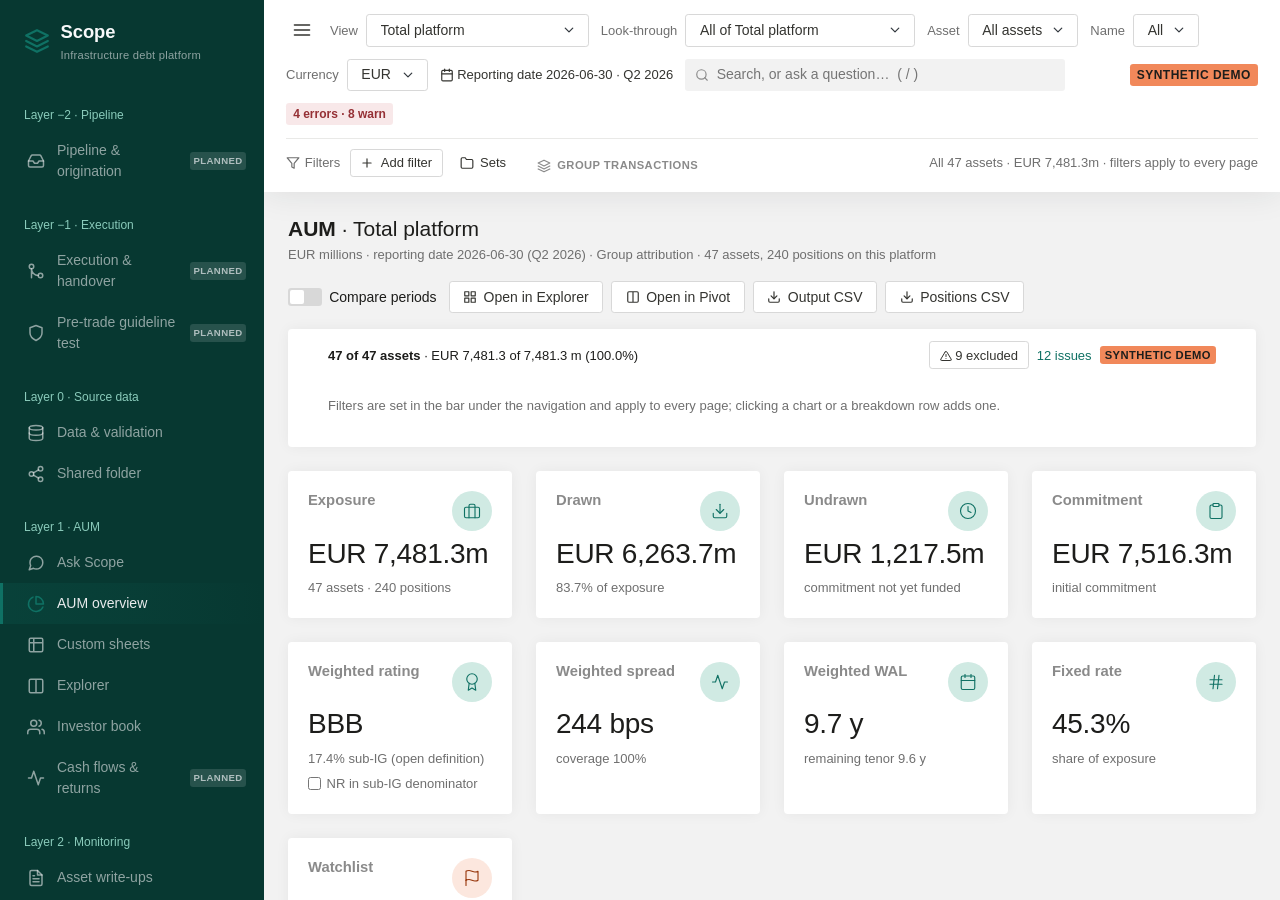
==== commit 77c85cce: "Scope: infrastructure-debt portfolio platform" ====
--- a/index.html
+++ b/index.html
@@ -37,6 +37,8 @@
 <script src="js/core/store.js"></script>
 <script src="js/core/drive-vc.js"></script>
 <script src="js/core/shared.js"></script>
+<script src="js/core/period-names.js"></script>
+<script src="js/core/source.js"></script>
 <script src="js/core/registry.js"></script>
 <script src="js/core/icons.js"></script>
 <script src="js/core/charts.js"></script>
@@ -54,6 +56,8 @@
 <script src="js/analysis/pivot.js"></script>
 <script src="js/analysis/lookthrough.js"></script>
 <script src="js/analysis/ask.js"></script>
+<script src="js/analysis/compare.js"></script>
+<script src="js/analysis/grouping.js"></script>
 <script src="js/core/filters.js"></script>
 <script src="js/report/pptx.js"></script>
 <script src="js/report/house.js"></script>
--- a/css/scope.css
+++ b/css/scope.css
@@ -247,3 +247,16 @@
 .wu-right li { position: relative; padding-left: 14px; margin: 0 0 2px; text-align: justify; }
 .wu-right li::before { content: "\25BA"; position: absolute; left: 0; top: 2px; font-size: 8px; color: currentColor; }
 .wu-right li.impact { font-weight: 700; }
+
+/* AUM overview: the "Compare periods" switch (page head) and the comparison at the foot of the page */
+.aum-switch { display: inline-flex; align-items: center; gap: .45rem; font-size: .875rem; color: var(--heading-color); cursor: pointer; user-select: none; margin-right: .25rem; }
+.aum-switch input { position: absolute; opacity: 0; width: 1px; height: 1px; }
+.aum-switch-track { position: relative; width: 34px; height: 18px; border-radius: var(--radius-sm); background: var(--border-color); transition: background-color .15s; flex: none; }
+.aum-switch-track::after { content: ''; position: absolute; top: 2px; left: 2px; width: 14px; height: 14px; border-radius: 2px; background: #fff; transition: transform .15s; }
+.aum-switch input:checked + .aum-switch-track { background: var(--primary); }
+.aum-switch input:checked + .aum-switch-track::after { transform: translateX(16px); }
+.aum-switch input:focus-visible + .aum-switch-track { box-shadow: 0 0 0 .15rem rgba(var(--primary-rgb), .35); }
+.aum-compare:empty { display: none; }
+.aum-compare-select { width: auto; max-width: 16rem; font-size: .8125rem; padding: .2rem .6rem; }
+.aum-compare-head { margin-bottom: .75rem; color: var(--heading-color); }
+.aum-compare-h { font-size: .9375rem; margin: 1.1rem 0 .5rem; }
--- a/css/explorer.css
+++ b/css/explorer.css
@@ -149,3 +149,6 @@
   .xp-layout { grid-template-columns: minmax(0, 1fr); }
   .xp-pivot-wrap { max-height: none; overflow: visible; border: 0; }
 }
+.wb-head { display: flex; flex-wrap: wrap; gap: .5rem 1rem; align-items: center; justify-content: space-between; margin-bottom: .6rem; }
+.xp-what { font-size: .8125rem; color: var(--body-color); background: var(--light); border-left: 3px solid var(--primary); border-radius: var(--radius); padding: .5rem .75rem; margin-bottom: .75rem; }
+.xp-what b { color: var(--heading-color); font-weight: 500; }
--- a/css/data.css
+++ b/css/data.css
@@ -243,3 +243,50 @@
 .sh-detail h4 { margin: 1rem 0 .5rem; font-size: .9375rem; }
 .sh-cols { display: grid; grid-template-columns: repeat(auto-fit, minmax(18rem, 1fr)); gap: 1rem 2rem; font-size: .875rem; } .sh-cols h4 { margin: 0 0 .4rem; font-size: .875rem; } .sh-cols ul { margin: 0; padding-left: 1.1rem; }
 .sh-ask { display: grid; gap: .4rem; font-size: .875rem; } .sh-pick { cursor: pointer; }
+/* data folder picker (Inputs tab and Setup step 1): folder, period, Load */
+.dp-folder:empty { display: none; }
+.dp-folder { margin-bottom: .9rem; display: grid; gap: .35rem; }
+.dp-folder-row { display: flex; flex-wrap: wrap; align-items: center; gap: .5rem; }
+.dp-folder-label { display: inline-flex; align-items: center; gap: .25rem; font-size: .875rem; color: var(--heading-color); margin-right: .25rem; }
+.dp-folder-select { width: auto; min-width: 9rem; font-size: .8125rem; padding: .2rem .6rem; }
+/* Shared folder page: the three set-up steps and the day-to-day status lines */
+.sh-steps { list-style: none; margin: 0; padding: 0; display: grid; gap: 1rem; }
+.sh-step { display: grid; grid-template-columns: 2rem 1fr; gap: .75rem; align-items: start; }
+.sh-num { width: 2rem; height: 2rem; border-radius: 50%; display: inline-flex; align-items: center; justify-content: center; font-weight: 600; background: var(--primary); color: #fff; }
+.sh-done .sh-num { background: var(--success); }
+.sh-step-title { font-weight: 600; margin: .3rem 0 .15rem; }
+.sh-step-body .notice { margin: .6rem 0 0; } .sh-step-body .sh-actions { margin-top: .6rem; }
+.sh-name { max-width: 16rem; }
+.sh-say { display: flex; align-items: center; flex-wrap: wrap; gap: .6rem; padding: .6rem .8rem; border-radius: var(--radius); margin-bottom: .6rem; font-size: .9rem; }
+.sh-say > span { flex: 1 1 18rem; min-width: 0; }
+.sh-say-ok { background: rgba(var(--primary-rgb), .06); border-left: 4px solid var(--success); }
+.sh-say-warn { background: #fff6ef; border-left: 4px solid var(--warning); }
+.sh-folder-actions { margin: -.5rem 0 1.25rem; justify-content: flex-end; }
+.sh-setup-done { display: flex; flex-wrap: wrap; align-items: center; gap: .6rem 1.5rem; font-size: .875rem; } .sh-setup-done .sh-actions { margin: 0 0 0 auto; } .sh-setup-done .feather { color: var(--success); }
+/* Data › Inputs: how the data folder is laid out */
+.dp-layout { margin: .75rem 0 .25rem; padding: .75rem .9rem; border: 1px solid var(--border-color, #e5e7eb); border-radius: var(--radius); background: rgba(var(--primary-rgb), .03); }
+.dp-layout-head { font-weight: 600; font-size: .875rem; margin-bottom: .4rem; }
+.dp-layout-opt { display: block; font-size: .875rem; margin: .2rem 0; cursor: pointer; }
+.dp-layout { min-width: 0; max-width: 100%; overflow-x: auto; }
+.dp-layout-tbl { margin: .6rem 0 .4rem; width: 100%; } .dp-layout-tbl th { width: 9rem; white-space: nowrap; } .dp-layout-tbl td { white-space: normal; } .dp-layout-select { width: 100%; min-width: 12rem; max-width: 22rem; }
+
+/* ---------- the two load boxes: the other inputs' files, and the Holdings folder ---------- */
+.dp-load2 { display: grid; grid-template-columns: repeat(auto-fit, minmax(min(320px, 100%), 1fr)); gap: 16px; align-items: stretch; }
+.dp-load2 > .dp-drop { min-width: 0; }
+.dp-hold .dp-drop-title span { overflow-wrap: anywhere; }
+.dp-hold-month { display: inline-flex; align-items: center; gap: .35rem; }
+.dp-hold-month .dp-folder-select { max-width: 14rem; }
+.dp-more { margin-top: .75rem; }
+.dp-more > summary { cursor: pointer; font-size: .8125rem; color: var(--muted); margin-bottom: .5rem; }
+.dp-more[open] > summary { color: var(--heading-color); }
+.sh-team { margin-top: .75rem; padding: .65rem .8rem; border: 1px dashed var(--border-color); border-radius: var(--radius); display: grid; gap: .35rem; }
+.sh-team.sh-team-first { border-style: solid; border-color: var(--primary); background: var(--light); }
+.sh-name-row { display: inline-flex; align-items: center; gap: .4rem; flex-wrap: wrap; font-size: .8125rem; margin-right: auto; }
+.sh-alt { margin-top: .6rem; display: flex; align-items: center; gap: .4rem; flex-wrap: wrap; }
+.sh-older > summary, .sh-more > summary { cursor: pointer; font-weight: 500; color: var(--heading-color); }
+.sh-older[open] > summary { margin-bottom: .6rem; }
+.sh-more { margin-top: .5rem; }
+.to-load { margin-bottom: 1rem; display: grid; gap: .5rem; }
+.to-slots { display: flex; flex-wrap: wrap; gap: .5rem 1.5rem; }
+.to-slot { display: inline-flex; align-items: center; gap: .4rem; flex-wrap: wrap; }
+.fb-master { display: flex; gap: .5rem; align-items: flex-start; padding: .5rem .75rem; border-bottom: 1px solid var(--border-color); font-size: .8125rem; cursor: pointer; }
--- a/css/ask.css
+++ b/css/ask.css
@@ -33,3 +33,6 @@
 .ask-bar { position: sticky; bottom: 0; display: flex; gap: .5rem; align-items: center; background: var(--body-bg); padding: .75rem 0 1rem; z-index: 5; }
 .ask-input { flex: 1; min-width: 0; font-size: .95rem; padding: .5rem .75rem; }
 @media (max-width: 640px) { .ask-q { max-width: 100%; } .ask-bar { flex-wrap: wrap; } .ask-input { flex-basis: 100%; } }
+.ask-table .ask-wrap td { white-space: normal; overflow-wrap: anywhere; }
+.ask-table .ask-wrap td:first-child { white-space: nowrap; width: 1%; }
+.ask-writeups { display: grid; gap: 10px; margin: .5rem 0 .75rem; }
